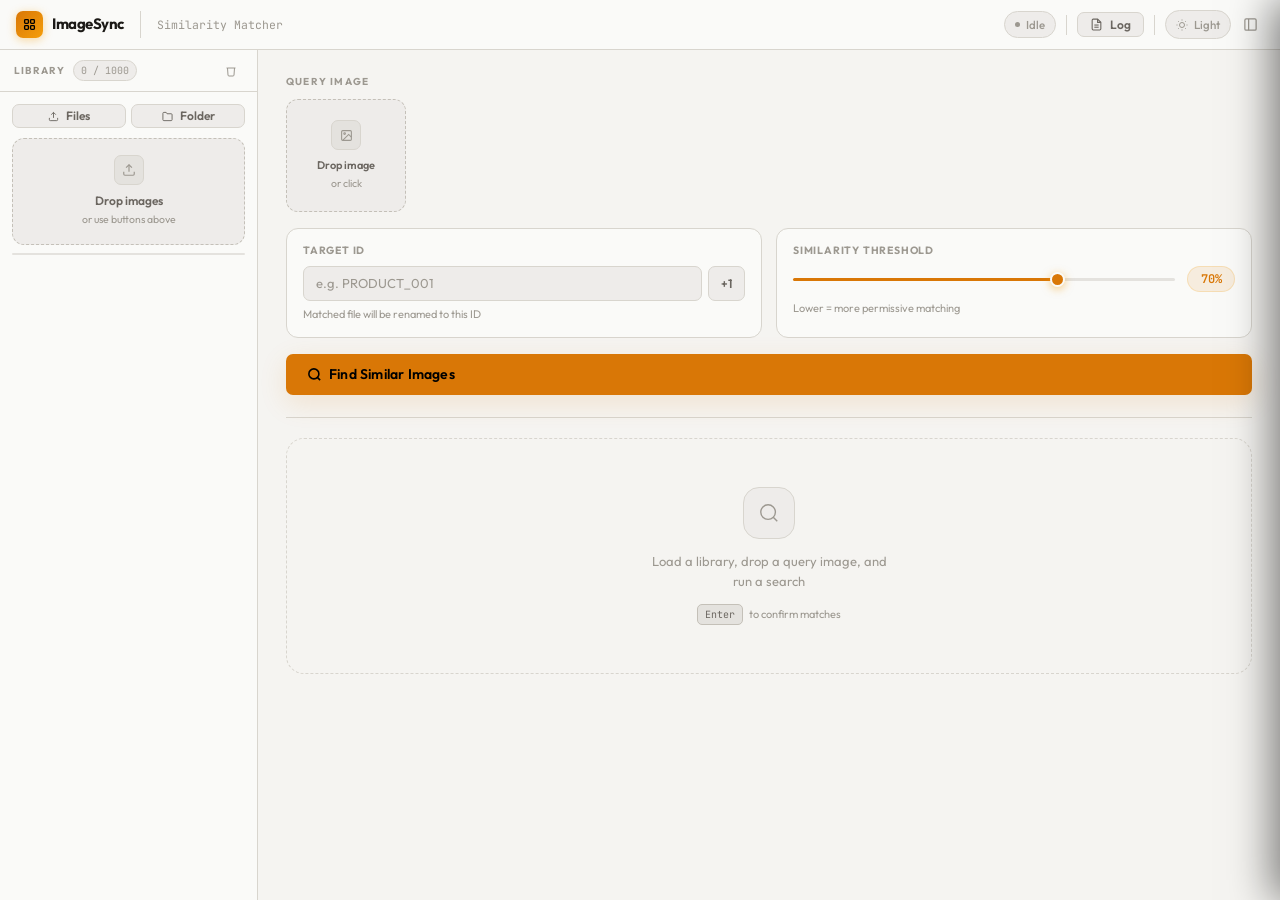
==== index.html @ e4a47591 "Update index.html" ====
<!DOCTYPE html>
<html lang="en" data-theme="dark">
<head>
<meta charset="UTF-8">
<meta name="viewport" content="width=device-width, initial-scale=1.0">
<title>ImageSync — Similarity Matcher</title>
<link rel="preconnect" href="https://fonts.googleapis.com">
<link href="https://fonts.googleapis.com/css2?family=Outfit:wght@300;400;500;600;700&family=JetBrains+Mono:wght@400;500&display=swap" rel="stylesheet">
<script>(function(){const s=localStorage.getItem('is-theme'),d=window.matchMedia('(prefers-color-scheme:dark)').matches;document.documentElement.setAttribute('data-theme',s||(d?'dark':'light'));})();</script>
<style>
*,*::before,*::after{margin:0;padding:0;box-sizing:border-box}

:root{
  --bg:#0F0E13;--surface:#161520;--surface-2:#1E1D2A;--surface-3:#262535;
  --border:#2A2938;--border-2:#38364C;
  --text:#EAE8F2;--text-2:#8E8AA3;--text-3:#514E64;
  --accent:#F59E0B;--accent-2:#FCD34D;--accent-dim:rgba(245,158,11,.11);
  --success:#34D399;--success-bg:rgba(52,211,153,.1);
  --warn:#FB923C;--warn-bg:rgba(251,146,60,.1);
  --danger:#F87171;--danger-bg:rgba(248,113,113,.1);
  --r-sm:4px;--r:7px;--r-lg:12px;--r-xl:18px;--r-2xl:24px;--r-pill:999px;
  --sh-sm:0 1px 4px rgba(0,0,0,.5);--sh:0 4px 16px rgba(0,0,0,.6);
  --sh-lg:0 16px 48px rgba(0,0,0,.8),0 4px 16px rgba(0,0,0,.4);
  --sh-amber:0 8px 28px rgba(245,158,11,.2);
  --topbar-h:50px;--sidebar-w:258px;
  --ease:cubic-bezier(.4,0,.2,1);--t:.18s
}
[data-theme="light"]{
  --bg:#F5F4F1;--surface:#FAFAF8;--surface-2:#EEECEA;--surface-3:#E4E2DE;
  --border:#D8D5CE;--border-2:#C4C0B8;
  --text:#1B1916;--text-2:#6B6660;--text-3:#9C9890;
  --accent:#D97706;--accent-2:#F59E0B;--accent-dim:rgba(217,119,6,.1);
  --success:#059669;--success-bg:rgba(5,150,105,.1);
  --warn:#C2410C;--warn-bg:rgba(194,65,12,.1);
  --danger:#DC2626;--danger-bg:rgba(220,38,38,.1);
  --sh-sm:0 1px 3px rgba(0,0,0,.08);--sh:0 4px 16px rgba(0,0,0,.1);
  --sh-lg:0 16px 48px rgba(0,0,0,.15),0 4px 16px rgba(0,0,0,.08);
  --sh-amber:0 8px 28px rgba(217,119,6,.14)
}

html{color-scheme:dark}
[data-theme="light"] html{color-scheme:light}

body{
  font-family:'Outfit',sans-serif;background:var(--bg);color:var(--text);
  font-size:13.5px;line-height:1.5;height:100vh;overflow:hidden;
  -webkit-font-smoothing:antialiased
}

/* ══════════ TOPBAR ══════════ */
.topbar{
  height:var(--topbar-h);display:flex;align-items:center;padding:0 16px;gap:6px;
  background:var(--surface);border-bottom:1px solid var(--border);
  position:relative;z-index:100;flex-shrink:0
}
.brand{
  display:flex;align-items:center;gap:9px;font-size:15px;font-weight:700;
  color:var(--text);letter-spacing:-.5px;padding-right:16px;
  border-right:1px solid var(--border);margin-right:4px;user-select:none;flex-shrink:0
}
.brand-icon{
  width:27px;height:27px;
  background:linear-gradient(135deg,var(--accent) 0%,var(--accent-2) 100%);
  border-radius:7px;display:flex;align-items:center;justify-content:center;
  box-shadow:0 2px 10px rgba(245,158,11,.38);flex-shrink:0
}
.brand-icon svg{color:#000}
.topbar-tag{
  font-size:11.5px;color:var(--text-3);
  font-family:'JetBrains Mono',monospace;letter-spacing:0;padding:0 6px
}
.v-sep{width:1px;height:20px;background:var(--border);flex-shrink:0;margin:0 4px}
.topbar-right{margin-left:auto;display:flex;align-items:center;gap:6px}

.status-pill{
  display:inline-flex;align-items:center;gap:6px;padding:4px 10px;
  border-radius:var(--r-pill);font-size:11.5px;font-weight:500;
  border:1px solid var(--border);background:var(--surface-2);color:var(--text-3);
  transition:var(--t) var(--ease)
}
.status-pill .dot{width:5px;height:5px;border-radius:50%;background:var(--text-3);flex-shrink:0}
.status-pill.busy{color:var(--accent);border-color:rgba(245,158,11,.25);background:var(--accent-dim)}
.status-pill.busy .dot{background:var(--accent);animation:pulse 1s infinite}
.status-pill.ok{color:var(--success);border-color:rgba(52,211,153,.25);background:var(--success-bg)}
.status-pill.ok .dot{background:var(--success);animation:pulse 2s infinite}
@keyframes pulse{0%,100%{opacity:1}50%{opacity:.25}}

/* ══════════ WORKSPACE ══════════ */
.workspace{display:flex;height:calc(100vh - var(--topbar-h));overflow:hidden}

/* ══════════ SIDEBAR ══════════ */
.sidebar{
  width:var(--sidebar-w);flex-shrink:0;display:flex;flex-direction:column;
  background:var(--surface);border-right:1px solid var(--border);
  transition:width .25s var(--ease);overflow:hidden
}
.sidebar.collapsed{width:52px}

.sidebar-head{
  height:42px;display:flex;align-items:center;justify-content:space-between;
  padding:0 14px;border-bottom:1px solid var(--border);flex-shrink:0
}
.sidebar-heading-txt{display:flex;align-items:center;gap:8px;overflow:hidden}
.sidebar-title{
  font-size:10px;font-weight:700;text-transform:uppercase;letter-spacing:1.2px;
  color:var(--text-3);white-space:nowrap;transition:opacity .2s;overflow:hidden
}
.sidebar.collapsed .sidebar-title{opacity:0;width:0}
.sidebar-badge{
  font-family:'JetBrains Mono',monospace;font-size:10px;
  padding:2px 7px;border-radius:var(--r-pill);
  background:var(--surface-2);border:1px solid var(--border);color:var(--text-3);
  white-space:nowrap;transition:opacity .2s;flex-shrink:0
}
.sidebar.collapsed .sidebar-badge{opacity:0;width:0;padding:0;border:none}

.sidebar-body{flex:1;overflow-y:auto;padding:12px}
.sidebar-body::-webkit-scrollbar{width:3px}
.sidebar-body::-webkit-scrollbar-thumb{background:var(--border);border-radius:3px}

.lib-actions{display:flex;gap:5px;margin-bottom:10px}
.sidebar.collapsed .lib-actions{flex-direction:column}
.sidebar.collapsed .lib-actions .btn-ghost span{display:none}

.drop-zone{
  border:1.5px dashed var(--border-2);border-radius:var(--r-lg);padding:16px 10px;
  text-align:center;cursor:pointer;transition:var(--t) var(--ease);
  background:var(--surface-2)
}
.drop-zone:hover,.drop-zone.dragover{border-color:var(--accent);background:var(--accent-dim)}
.drop-zone.dragover{box-shadow:0 0 0 3px rgba(245,158,11,.14)}
.dz-icon{
  width:30px;height:30px;margin:0 auto 7px;background:var(--surface-3);
  border:1px solid var(--border);border-radius:var(--r);
  display:flex;align-items:center;justify-content:center;color:var(--text-3);
  transition:var(--t) var(--ease)
}
.drop-zone:hover .dz-icon,.drop-zone.dragover .dz-icon{
  background:var(--accent-dim);border-color:rgba(245,158,11,.4);color:var(--accent)
}
.dz-label{font-size:12px;font-weight:600;color:var(--text-2)}
.dz-sub{font-size:10.5px;color:var(--text-3);margin-top:2px}

.progress-wrap{margin:8px 0}
.progress-bar{height:2px;background:var(--surface-3);border-radius:2px;overflow:hidden}
.progress-fill{
  height:100%;background:linear-gradient(90deg,var(--accent),var(--accent-2));
  width:0%;transition:width .2s ease;border-radius:2px
}
.progress-label{
  font-size:10px;color:var(--text-3);margin-top:4px;
  font-family:'JetBrains Mono',monospace;text-align:center
}

.thumb-grid{display:grid;grid-template-columns:repeat(3,1fr);gap:5px;margin-top:10px}
.sidebar.collapsed .thumb-grid,.sidebar.collapsed .drop-zone,.sidebar.collapsed .lib-drop-wrap{display:none}
.thumb{
  aspect-ratio:1;border-radius:var(--r);overflow:hidden;position:relative;
  cursor:pointer;border:1px solid var(--border);background:var(--surface-2);
  transition:var(--t) var(--ease)
}
.thumb:hover{border-color:var(--accent)}
.thumb img{width:100%;height:100%;object-fit:cover;display:block;transition:transform .3s ease}
.thumb:hover img{transform:scale(1.09)}
.thumb-del{
  position:absolute;top:4px;right:4px;width:16px;height:16px;
  background:rgba(0,0,0,.75);color:var(--danger);border-radius:4px;
  display:none;align-items:center;justify-content:center;font-size:8px;font-weight:900;
  cursor:pointer;z-index:3;backdrop-filter:blur(4px);transition:var(--t) var(--ease)
}
.thumb:hover .thumb-del{display:flex}
.thumb-del:hover{background:var(--danger);color:#fff}

/* ══════════ MAIN ══════════ */
.main{flex:1;display:flex;flex-direction:column;overflow:hidden;background:var(--bg)}
.main-body{flex:1;overflow-y:auto;padding:24px 28px}
.main-body::-webkit-scrollbar{width:5px}
.main-body::-webkit-scrollbar-thumb{background:var(--border);border-radius:3px}

.section-label{
  font-size:10px;font-weight:700;text-transform:uppercase;letter-spacing:1.2px;
  color:var(--text-3);margin-bottom:10px
}

/* ── Controls row ── */
.controls-row{display:grid;grid-template-columns:1fr 1fr;gap:14px;margin-bottom:16px}
.ctrl-card{background:var(--surface);border:1px solid var(--border);border-radius:var(--r-lg);padding:14px 16px}

/* Query preview strip */
.query-row{display:flex;gap:12px;align-items:flex-start;margin-bottom:16px}
.query-drop-wrap{flex:0 0 120px}
.query-img-wrap{flex:0 0 120px;position:relative}
#queryPreviewImg{
  width:120px;height:120px;object-fit:contain;border-radius:var(--r-lg);
  border:1px solid var(--border);background:var(--surface-2);
  display:block;cursor:zoom-in;transition:var(--t) var(--ease)
}
#queryPreviewImg:hover{border-color:var(--accent)}
.query-drop-replace{
  position:absolute;bottom:6px;left:50%;transform:translateX(-50%);
  font-size:9.5px;font-weight:600;color:var(--text-3);
  background:rgba(0,0,0,.7);padding:3px 8px;border-radius:var(--r-pill);
  white-space:nowrap;opacity:0;transition:opacity .15s;pointer-events:none;
  backdrop-filter:blur(4px)
}
.query-img-wrap:hover .query-drop-replace{opacity:1}
.query-meta{flex:1;padding-top:2px}
.query-filename{font-family:'JetBrains Mono',monospace;font-size:11px;color:var(--text-2);margin-bottom:6px;word-break:break-all}
.query-size{font-size:11px;color:var(--text-3);margin-bottom:8px}
.query-hash{font-family:'JetBrains Mono',monospace;font-size:9.5px;color:var(--text-3);margin-bottom:10px;word-break:break-all}

/* Queue */
.queue-section{margin-bottom:14px}
.queue-head{display:flex;align-items:center;justify-content:space-between;margin-bottom:6px}
.queue-count-lbl{font-size:11px;font-weight:600;color:var(--text-3);text-transform:uppercase;letter-spacing:.8px}
.queue-list{display:flex;flex-direction:column;gap:4px}
.queue-item{
  display:flex;align-items:center;gap:8px;background:var(--surface);
  border:1px solid var(--border);border-radius:var(--r);padding:6px 8px;
  animation:slideIn .16s ease
}
@keyframes slideIn{from{opacity:0;transform:translateX(-6px)}to{opacity:1;transform:none}}
.queue-item-img{width:28px;height:28px;border-radius:5px;object-fit:cover;border:1px solid var(--border);flex-shrink:0}
.queue-item-name{flex:1;color:var(--text-2);font-family:'JetBrains Mono',monospace;font-size:9.5px;overflow:hidden;text-overflow:ellipsis;white-space:nowrap}

/* Inputs */
.field-label{
  display:block;font-size:10.5px;font-weight:700;text-transform:uppercase;
  letter-spacing:.8px;color:var(--text-3);margin-bottom:7px
}
.id-row{display:flex;gap:6px}
.id-row input{flex:1}
input[type="text"]{
  width:100%;padding:8px 12px;background:var(--surface-2);
  border:1px solid var(--border);border-radius:var(--r);color:var(--text);
  font-size:13px;font-family:'JetBrains Mono',monospace;
  transition:var(--t) var(--ease);-webkit-appearance:none
}
input[type="text"]:focus{
  outline:none;border-color:var(--accent);
  box-shadow:0 0 0 3px rgba(245,158,11,.14);background:var(--surface-3)
}
input[type="text"]::placeholder{color:var(--text-3);font-family:'Outfit',sans-serif}
.field-hint{font-size:11px;color:var(--text-3);margin-top:5px}
.field-error{font-size:11px;color:var(--danger);margin-top:5px;font-weight:600}

.slider-row{display:flex;align-items:center;gap:12px}
input[type="range"]{
  flex:1;-webkit-appearance:none;height:3px;
  background:linear-gradient(to right,var(--accent) var(--pct,70%),var(--surface-3) var(--pct,70%));
  border-radius:2px;outline:none;border:none;cursor:pointer
}
input[type="range"]::-webkit-slider-thumb{
  -webkit-appearance:none;width:15px;height:15px;border-radius:50%;
  background:var(--accent);border:2.5px solid var(--surface);
  box-shadow:0 2px 8px rgba(245,158,11,.5);cursor:pointer;transition:transform .15s
}
input[type="range"]::-webkit-slider-thumb:hover{transform:scale(1.2)}
.slider-val{
  font-family:'JetBrains Mono',monospace;font-size:12px;font-weight:600;color:var(--accent);
  background:var(--accent-dim);padding:3px 10px;border-radius:var(--r-pill);
  border:1px solid rgba(245,158,11,.2);min-width:48px;text-align:center
}

/* Buttons */
.btn{
  display:inline-flex;align-items:center;gap:7px;padding:8px 16px;
  border-radius:var(--r);font-size:13px;font-weight:600;font-family:'Outfit',sans-serif;
  cursor:pointer;border:1px solid transparent;transition:var(--t) var(--ease);
  line-height:1;white-space:nowrap;user-select:none
}
.btn:disabled{opacity:.35;cursor:not-allowed}
.btn-primary{background:var(--accent);color:#000;box-shadow:var(--sh-amber)}
.btn-primary:not(:disabled):hover{background:var(--accent-2);transform:translateY(-1px);box-shadow:0 12px 36px rgba(245,158,11,.3)}
.btn-primary:not(:disabled):active{transform:translateY(0)}
.btn-ghost{background:var(--surface-2);color:var(--text-2);border-color:var(--border)}
.btn-ghost:not(:disabled):hover{background:var(--surface-3);color:var(--text);border-color:var(--border-2)}
.btn-success{background:var(--success);color:#000}
.btn-success:not(:disabled):hover{opacity:.88;transform:translateY(-1px)}
.btn-danger{background:var(--danger);color:#fff}
.btn-danger:not(:disabled):hover{opacity:.88;transform:translateY(-1px)}
.btn-sm{padding:5px 12px;font-size:12px}
.btn-xs{padding:3px 9px;font-size:11px}
.btn-icon{
  padding:6px;background:transparent;border:none;color:var(--text-3);cursor:pointer;
  border-radius:var(--r);transition:var(--t) var(--ease);display:flex;align-items:center
}
.btn-icon:hover{background:var(--surface-2);color:var(--text)}
.w-full{width:100%;justify-content:center}

/* Find action */
.find-action{margin-bottom:22px}
.find-btn{width:100%;padding:12px 20px;font-size:14px;letter-spacing:.2px}

.divider{border:none;border-top:1px solid var(--border);margin:20px 0}

/* ── Results ── */
.results-empty{
  display:flex;flex-direction:column;align-items:center;justify-content:center;
  min-height:200px;color:var(--text-3);text-align:center;gap:12px;
  border:1.5px dashed var(--border);border-radius:var(--r-xl);padding:48px 24px;
  animation:fadeUp .3s ease
}
@keyframes fadeUp{from{opacity:0;transform:translateY(10px)}to{opacity:1;transform:none}}
.results-empty-icon{
  width:52px;height:52px;background:var(--surface-2);border:1px solid var(--border);
  border-radius:16px;display:flex;align-items:center;justify-content:center;color:var(--text-3)
}
.results-empty p{font-size:13px;color:var(--text-3);max-width:240px;line-height:1.6}
.hint-row{display:flex;gap:6px;align-items:center}
.kbd{
  display:inline-flex;padding:2px 7px;background:var(--surface-3);
  border:1px solid var(--border-2);border-radius:5px;
  font-size:10px;font-family:'JetBrains Mono',monospace;color:var(--text-2)
}

/* ── Compare Panel ── */
.compare-panel{
  background:var(--surface);border:1px solid var(--border);border-radius:var(--r-xl);
  padding:16px;animation:fadeUp .25s ease
}
.compare-inner{display:grid;grid-template-columns:160px 1fr;gap:16px}
.cmp-img-wrap{display:flex;flex-direction:column;gap:6px}
.cmp-img{
  width:100%;aspect-ratio:1;object-fit:contain;border-radius:var(--r-lg);
  border:1px solid var(--border);background:var(--surface-2);
  cursor:zoom-in;display:block;transition:var(--t) var(--ease)
}
.cmp-img:hover{border-color:var(--accent)}
.cmp-label{font-size:9.5px;font-weight:700;text-transform:uppercase;letter-spacing:.9px;color:var(--text-3)}
.cmp-filename{font-family:'JetBrains Mono',monospace;font-size:10px;color:var(--text-3);overflow:hidden;text-overflow:ellipsis;white-space:nowrap}
.cmp-size{font-size:10px;color:var(--text-3)}

.match-results{display:flex;flex-direction:column;gap:10px}
.match-results-header{display:flex;align-items:center;justify-content:space-between}
.match-results-title{font-size:13px;font-weight:700;color:var(--text)}

.matches-grid{display:grid;grid-template-columns:repeat(auto-fill,minmax(122px,1fr));gap:7px}
.match-card{
  border:1.5px solid var(--border);border-radius:var(--r-lg);overflow:hidden;
  cursor:pointer;transition:var(--t) var(--ease);background:var(--surface-2);position:relative
}
.match-card:hover{border-color:var(--accent);transform:translateY(-2px);box-shadow:var(--sh-amber)}
.match-card.selected{border-color:var(--accent);box-shadow:0 0 0 3px var(--accent-dim)}
.match-card-img{width:100%;aspect-ratio:1;object-fit:cover;display:block}
.match-card-body{padding:6px 8px 8px}
.match-card-name{font-size:9px;color:var(--text-2);white-space:nowrap;overflow:hidden;text-overflow:ellipsis;font-family:'JetBrains Mono',monospace;margin-bottom:5px}
.match-card-check{
  position:absolute;top:6px;right:6px;width:17px;height:17px;
  border-radius:4px;border:2px solid rgba(255,255,255,.25);background:rgba(0,0,0,.45);
  backdrop-filter:blur(4px);transition:var(--t) var(--ease)
}
.match-card.selected .match-card-check{background:var(--accent);border-color:transparent}
.match-card.selected .match-card-check::after{
  content:'';position:absolute;top:1.5px;left:4px;width:5px;height:8px;
  border:2px solid #000;border-top:none;border-left:none;transform:rotate(45deg)
}

.rename-preview{
  display:flex;align-items:center;gap:8px;padding:8px 12px;
  background:var(--surface-2);border:1px solid var(--border);border-radius:var(--r);
  flex-wrap:wrap;margin-top:10px
}
.rename-from{font-family:'JetBrains Mono',monospace;font-size:10px;color:var(--text-3)}
.rename-arrow{color:var(--accent);font-weight:700;font-size:13px}
.rename-to{font-family:'JetBrains Mono',monospace;font-size:10px;color:var(--accent);font-weight:700}

/* Badges */
.badge{
  display:inline-flex;align-items:center;padding:2px 7px;border-radius:var(--r-pill);
  font-size:10px;font-weight:700;font-family:'JetBrains Mono',monospace
}
.badge-high{background:var(--success-bg);color:var(--success)}
.badge-medium{background:var(--warn-bg);color:var(--warn)}
.badge-low{background:var(--danger-bg);color:var(--danger)}
.badge-success{background:var(--success-bg);color:var(--success)}
.badge-error{background:var(--danger-bg);color:var(--danger)}

/* Score ring */
.score-ring-wrap{display:flex;align-items:center;gap:8px}

/* ══════════ LOG DRAWER ══════════ */
.log-backdrop{
  display:none;position:fixed;inset:0;background:rgba(0,0,0,.55);
  z-index:200;backdrop-filter:blur(5px)
}
.log-backdrop.active{display:block;animation:fadeIn .2s ease}
@keyframes fadeIn{from{opacity:0}to{opacity:1}}

.log-drawer{
  position:fixed;top:0;right:0;width:440px;height:100vh;
  background:var(--surface);border-left:1px solid var(--border);
  z-index:201;display:flex;flex-direction:column;
  transform:translateX(100%);
  transition:transform .28s var(--ease);
  box-shadow:-8px 0 40px rgba(0,0,0,.5)
}
.log-drawer.open{transform:translateX(0)}
.log-drawer-head{
  height:50px;display:flex;align-items:center;justify-content:space-between;
  padding:0 16px;border-bottom:1px solid var(--border);flex-shrink:0
}
.log-drawer-title{font-size:14px;font-weight:700;color:var(--text)}
.log-drawer-actions{display:flex;gap:4px}
.log-drawer-body{flex:1;overflow-y:auto}
.log-drawer-body::-webkit-scrollbar{width:3px}
.log-drawer-body::-webkit-scrollbar-thumb{background:var(--border);border-radius:3px}
.log-table{width:100%;border-collapse:collapse;font-size:11.5px}
.log-table thead{position:sticky;top:0;z-index:1}
.log-table thead tr{background:var(--surface-2)}
.log-table th{
  padding:8px 12px;text-align:left;font-size:9.5px;font-weight:700;
  text-transform:uppercase;letter-spacing:.8px;color:var(--text-3);
  border-bottom:1px solid var(--border)
}
.log-table td{padding:8px 12px;border-bottom:1px solid var(--border);color:var(--text-2);vertical-align:middle}
.log-table td.mono{font-family:'JetBrains Mono',monospace;font-size:10px;color:var(--text)}
.log-table tr:hover td{background:var(--surface-2)}
.log-empty{padding:52px 24px;text-align:center;color:var(--text-3);font-size:13px;line-height:1.6}
.log-empty-icon{width:44px;height:44px;margin:0 auto 12px;background:var(--surface-2);border:1px solid var(--border);border-radius:12px;display:flex;align-items:center;justify-content:center;color:var(--text-3)}

/* ══════════ MODALS ══════════ */
.overlay{
  display:none;position:fixed;inset:0;background:rgba(0,0,0,.75);
  z-index:500;align-items:center;justify-content:center;
  backdrop-filter:blur(10px);padding:20px
}
.overlay.active{display:flex;animation:fadeIn .2s ease}
.modal{
  background:var(--surface);border:1px solid var(--border);border-radius:var(--r-2xl);
  box-shadow:var(--sh-lg);animation:scaleIn .22s cubic-bezier(.34,1.56,.64,1);
  max-width:96vw;max-height:90vh;display:flex;flex-direction:column;overflow:hidden
}
@keyframes scaleIn{from{transform:scale(.95);opacity:0}to{transform:scale(1);opacity:1}}
.modal-head{
  padding:20px 22px 16px;border-bottom:1px solid var(--border);
  display:flex;align-items:center;justify-content:space-between;flex-shrink:0
}
.modal-title{font-size:16px;font-weight:700;color:var(--text)}
.modal-body{padding:20px 22px;overflow-y:auto;flex:1}
.modal-foot{
  padding:14px 22px;border-top:1px solid var(--border);
  display:flex;justify-content:flex-end;gap:8px;flex-shrink:0;
  background:var(--surface-2)
}

.cmp-grid{display:grid;grid-template-columns:1fr 1fr;gap:20px;margin-bottom:16px}
.cmp-full-img{
  width:100%;max-height:220px;object-fit:contain;border-radius:var(--r-lg);
  border:1px solid var(--border);background:var(--surface-2);display:block;margin-bottom:10px
}
.cmp-sec-label{font-size:10px;font-weight:700;text-transform:uppercase;letter-spacing:.8px;color:var(--text-3);margin-bottom:8px}
.cmp-meta{display:flex;flex-direction:column;gap:5px}
.cmp-meta-row{display:flex;gap:8px;font-size:11px}
.cmp-meta-row span:first-child{color:var(--text-3);width:52px;flex-shrink:0}
.cmp-meta-row span:last-child{color:var(--text);font-family:'JetBrains Mono',monospace;font-size:10px}

.folder-pick-box{
  border:1.5px dashed var(--border-2);border-radius:var(--r-lg);padding:22px;
  text-align:center;cursor:pointer;background:var(--surface-2);
  transition:var(--t) var(--ease);margin-bottom:14px
}
.folder-pick-box:hover{border-color:var(--accent);background:var(--accent-dim)}
.folder-pick-box.selected{border-style:solid;border-color:var(--success);background:var(--success-bg)}
.folder-pick-icon{
  width:42px;height:42px;margin:0 auto 10px;background:var(--surface-3);
  border:1px solid var(--border);border-radius:12px;
  display:flex;align-items:center;justify-content:center;color:var(--text-3);
  transition:var(--t) var(--ease)
}
.folder-pick-box:hover .folder-pick-icon{background:var(--accent-dim);border-color:rgba(245,158,11,.4);color:var(--accent)}
.folder-selected-icon{background:var(--success-bg)!important;border-color:var(--success)!important;color:var(--success)!important}
.folder-pick-name{font-size:13px;font-weight:600;color:var(--text);margin-bottom:3px;font-family:'JetBrains Mono',monospace}
.folder-pick-sub{font-size:12px;color:var(--text-3)}
.folder-pick-box.selected .folder-pick-sub{color:var(--success)}

.save-status-box{
  background:var(--surface-2);border:1px solid var(--border);
  border-radius:var(--r-lg);padding:12px
}
.save-status-row{
  display:flex;align-items:center;justify-content:space-between;
  padding:6px 0;border-bottom:1px solid var(--border);font-size:11px
}
.save-status-row:last-child{border-bottom:none}
.save-status-file{font-family:'JetBrains Mono',monospace;font-size:10px;color:var(--text)}
.save-status-state{display:flex;align-items:center;gap:5px}

.notice{
  display:flex;align-items:flex-start;gap:8px;padding:10px 12px;
  border-radius:var(--r);font-size:12px;margin-bottom:14px;line-height:1.5
}
.notice-info{background:var(--accent-dim);color:var(--accent);border:1px solid rgba(245,158,11,.2)}
.notice-warn{background:var(--warn-bg);color:var(--warn);border:1px solid rgba(251,146,60,.2)}

/* ══════════ LIGHTBOX ══════════ */
#lightbox{
  display:none;position:fixed;inset:0;background:rgba(0,0,0,.94);
  z-index:2000;align-items:center;justify-content:center;
  cursor:zoom-out;backdrop-filter:blur(14px)
}
#lightbox.active{display:flex;animation:fadeIn .18s ease}
#lightboxImg{
  max-width:88vw;max-height:86vh;border-radius:var(--r-xl);
  box-shadow:0 32px 80px rgba(0,0,0,.9);
  animation:scaleIn .2s cubic-bezier(.34,1.56,.64,1)
}
#lightboxName{
  position:fixed;bottom:24px;left:50%;transform:translateX(-50%);
  background:rgba(0,0,0,.7);color:#fff;font-size:11px;
  font-family:'JetBrains Mono',monospace;padding:6px 16px;
  border-radius:var(--r-pill);backdrop-filter:blur(10px);
  border:1px solid rgba(255,255,255,.1)
}

/* ══════════ TOASTS ══════════ */
#toastContainer{
  position:fixed;bottom:20px;left:50%;transform:translateX(-50%);
  display:flex;flex-direction:column;gap:7px;
  z-index:9999;pointer-events:none;align-items:center
}
.toast{
  display:flex;align-items:center;gap:9px;padding:10px 16px;
  border-radius:var(--r-lg);font-size:13px;font-weight:500;
  box-shadow:var(--sh-lg);pointer-events:all;
  animation:toastIn .22s cubic-bezier(.34,1.56,.64,1);
  border:1px solid transparent;max-width:380px;backdrop-filter:blur(20px)
}
@keyframes toastIn{from{opacity:0;transform:translateY(10px) scale(.96)}to{opacity:1;transform:none}}
.toast-out{animation:toastOut .2s ease forwards}
@keyframes toastOut{to{opacity:0;transform:translateY(6px) scale(.96)}}
.toast-success{background:rgba(52,211,153,.12);color:var(--success);border-color:rgba(52,211,153,.22)}
.toast-error{background:rgba(248,113,113,.12);color:var(--danger);border-color:rgba(248,113,113,.22)}
.toast-warn{background:rgba(251,146,60,.12);color:var(--warn);border-color:rgba(251,146,60,.22)}
.toast-info{background:rgba(245,158,11,.1);color:var(--accent);border-color:rgba(245,158,11,.2)}

/* Theme toggle */
.theme-btn{
  display:flex;align-items:center;gap:6px;padding:5px 10px;border-radius:var(--r-pill);
  background:var(--surface-2);border:1px solid var(--border);cursor:pointer;
  font-size:11.5px;color:var(--text-3);font-family:'Outfit',sans-serif;font-weight:500;
  transition:var(--t) var(--ease);user-select:none
}
.theme-btn:hover{border-color:var(--border-2);color:var(--text-2)}

.hidden{display:none!important}
.spinning{animation:spin .7s linear infinite}
@keyframes spin{to{transform:rotate(360deg)}}
.mt-2{margin-top:10px}
.no-match-panel{
  background:var(--surface);border:1px solid var(--border);border-radius:var(--r-xl);
  padding:20px;animation:fadeUp .25s ease
}

@media(max-width:880px){:root{--sidebar-w:200px}}
@media(max-width:640px){
  body{overflow:auto}
  .workspace{flex-direction:column;height:auto}
  .sidebar{width:100%!important;height:auto;border-right:none;border-bottom:1px solid var(--border)}
  .main-body{padding:16px}
  .controls-row{grid-template-columns:1fr}
  .compare-inner{grid-template-columns:1fr}
  .cmp-grid{grid-template-columns:1fr}
  .log-drawer{width:100vw}
}
</style>
</head>
<body>

<!-- ══════════════ TOPBAR ══════════════ -->
<header class="topbar">
  <div class="brand">
    <div class="brand-icon">
      <svg width="13" height="13" viewBox="0 0 24 24" fill="none" stroke="currentColor" stroke-width="2.5">
        <rect x="3" y="3" width="7" height="7" rx="1.5"/><rect x="14" y="3" width="7" height="7" rx="1.5"/>
        <rect x="14" y="14" width="7" height="7" rx="1.5"/><rect x="3" y="14" width="7" height="7" rx="1.5"/>
      </svg>
    </div>
    ImageSync
  </div>
  <span class="topbar-tag">Similarity Matcher</span>
  <div class="topbar-right">
    <div class="status-pill idle" id="statusPill">
      <div class="dot"></div>
      <span id="statusText">Idle</span>
    </div>
    <div class="v-sep"></div>
    <button class="btn btn-ghost btn-sm" onclick="openLog()">
      <svg width="13" height="13" viewBox="0 0 24 24" fill="none" stroke="currentColor" stroke-width="2">
        <path d="M14 2H6a2 2 0 00-2 2v16a2 2 0 002 2h12a2 2 0 002-2V8z"/>
        <polyline points="14 2 14 8 20 8"/>
        <line x1="16" y1="13" x2="8" y2="13"/><line x1="16" y1="17" x2="8" y2="17"/>
      </svg>
      Log
      <span id="logCountBadge" class="hidden" style="background:var(--accent);color:#000;border-radius:var(--r-pill);font-size:10px;padding:1px 6px;font-weight:700"></span>
    </button>
    <div class="v-sep"></div>
    <div class="theme-btn" onclick="toggleTheme()" id="themeBtn">
      <svg width="12" height="12" viewBox="0 0 24 24" fill="none" stroke="currentColor" stroke-width="2" id="themeIcon">
        <circle cx="12" cy="12" r="5"/><line x1="12" y1="1" x2="12" y2="3"/>
        <line x1="12" y1="21" x2="12" y2="23"/><line x1="4.22" y1="4.22" x2="5.64" y2="5.64"/>
        <line x1="18.36" y1="18.36" x2="19.78" y2="19.78"/><line x1="1" y1="12" x2="3" y2="12"/>
        <line x1="21" y1="12" x2="23" y2="12"/><line x1="4.22" y1="19.78" x2="5.64" y2="18.36"/>
        <line x1="18.36" y1="5.64" x2="19.78" y2="4.22"/>
      </svg>
      <span id="themeLabel">Dark</span>
    </div>
    <button class="btn-icon" onclick="toggleSidebar()" title="Toggle library panel">
      <svg width="15" height="15" viewBox="0 0 24 24" fill="none" stroke="currentColor" stroke-width="2">
        <rect x="3" y="3" width="18" height="18" rx="2"/><line x1="9" y1="3" x2="9" y2="21"/>
      </svg>
    </button>
  </div>
</header>

<!-- ══════════════ WORKSPACE ══════════════ -->
<div class="workspace">

  <!-- ── SIDEBAR ── -->
  <aside class="sidebar" id="sidebar">
    <div class="sidebar-head">
      <div class="sidebar-heading-txt">
        <span class="sidebar-title">Library</span>
        <span class="sidebar-badge" id="libraryBadge">0 / 1000</span>
      </div>
      <button class="btn-icon btn-xs" onclick="clearLibrary()" title="Clear all">
        <svg width="12" height="12" viewBox="0 0 24 24" fill="none" stroke="currentColor" stroke-width="2">
          <polyline points="3 6 5 6 21 6"/>
          <path d="M19 6l-1 14a2 2 0 01-2 2H8a2 2 0 01-2-2L5 6"/>
        </svg>
      </button>
    </div>
    <div class="sidebar-body">
      <div class="lib-actions">
        <button class="btn btn-ghost btn-sm" style="flex:1;justify-content:center" onclick="document.getElementById('libFileInput').click()">
          <svg width="11" height="11" viewBox="0 0 24 24" fill="none" stroke="currentColor" stroke-width="2">
            <path d="M21 15v4a2 2 0 01-2 2H5a2 2 0 01-2-2v-4"/>
            <polyline points="17 8 12 3 7 8"/><line x1="12" y1="3" x2="12" y2="15"/>
          </svg>
          <span>Files</span>
        </button>
        <button class="btn btn-ghost btn-sm" style="flex:1;justify-content:center" onclick="document.getElementById('libFolderInput').click()">
          <svg width="11" height="11" viewBox="0 0 24 24" fill="none" stroke="currentColor" stroke-width="2">
            <path d="M22 19a2 2 0 01-2 2H4a2 2 0 01-2-2V5a2 2 0 012-2h5l2 3h9a2 2 0 012 2z"/>
          </svg>
          <span>Folder</span>
        </button>
      </div>

      <div class="lib-drop-wrap">
        <div class="drop-zone" id="libDropZone">
          <div class="dz-icon">
            <svg width="14" height="14" viewBox="0 0 24 24" fill="none" stroke="currentColor" stroke-width="2">
              <path d="M21 15v4a2 2 0 01-2 2H5a2 2 0 01-2-2v-4"/>
              <polyline points="17 8 12 3 7 8"/><line x1="12" y1="3" x2="12" y2="15"/>
            </svg>
          </div>
          <div class="dz-label">Drop images</div>
          <div class="dz-sub">or use buttons above</div>
        </div>
        <input type="file" id="libFileInput" multiple accept="image/*" style="display:none">
        <input type="file" id="libFolderInput" multiple accept="image/*" webkitdirectory style="display:none">
      </div>

      <div class="progress-wrap">
        <div class="progress-bar"><div class="progress-fill" id="progressFill"></div></div>
        <div class="progress-label" id="progressLabel"></div>
      </div>

      <div class="thumb-grid" id="thumbGrid"></div>
    </div>
  </aside>

  <!-- ── MAIN ── -->
  <main class="main">
    <div class="main-body">

      <!-- Query image -->
      <div class="section-label">Query Image</div>
      <div class="query-row">
        <div class="query-drop-wrap" id="queryDropWrap">
          <div class="drop-zone" id="queryDropZone" style="padding:20px 10px">
            <div class="dz-icon">
              <svg width="13" height="13" viewBox="0 0 24 24" fill="none" stroke="currentColor" stroke-width="2">
                <rect x="3" y="3" width="18" height="18" rx="2"/>
                <circle cx="8.5" cy="8.5" r="1.5"/>
                <polyline points="21 15 16 10 5 21"/>
              </svg>
            </div>
            <div class="dz-label" style="font-size:11px">Drop image</div>
            <div class="dz-sub">or click</div>
          </div>
          <input type="file" id="queryFileInput" accept="image/*" multiple style="display:none">
        </div>
        <div class="query-img-wrap hidden" id="queryImgWrap">
          <img id="queryPreviewImg" alt="Query" onclick="openQueryLightbox()">
          <div class="query-drop-replace" onclick="document.getElementById('queryFileInput').click()">Change image</div>
        </div>
        <div class="query-meta" id="queryMeta" style="display:none">
          <div class="query-filename" id="queryFilenameDisplay">—</div>
          <div class="query-size" id="querySizeDisplay">—</div>
          <div style="font-size:10px;color:var(--text-3);margin-bottom:8px">
            <span style="font-family:'JetBrains Mono',monospace" id="queryHashDisplay">—</span>
          </div>
        </div>
      </div>

      <!-- Queue -->
      <div id="queueSection" class="queue-section hidden">
        <div class="queue-head">
          <span class="queue-count-lbl">Queue — <span id="queueCount">0</span></span>
          <button class="btn btn-ghost btn-xs" onclick="clearQueue()">Clear all</button>
        </div>
        <div class="queue-list" id="queueList"></div>
      </div>

      <!-- Controls -->
      <div class="controls-row">
        <div class="ctrl-card">
          <label class="field-label">Target ID</label>
          <div class="id-row">
            <input type="text" id="targetId" placeholder="e.g. PRODUCT_001" maxlength="120">
            <button class="btn btn-ghost btn-sm" onclick="autoIncrementId()" title="Auto-increment">+1</button>
          </div>
          <div class="field-error hidden" id="idError"></div>
          <div class="field-hint">Matched file will be renamed to this ID</div>
        </div>
        <div class="ctrl-card">
          <label class="field-label">Similarity Threshold</label>
          <div class="slider-row">
            <input type="range" id="threshSlider" min="0" max="100" value="70">
            <span class="slider-val" id="threshVal">70%</span>
          </div>
          <div class="field-hint" style="margin-top:8px">Lower = more permissive matching</div>
        </div>
      </div>

      <!-- Find button -->
      <div class="find-action">
        <button class="btn btn-primary find-btn" id="findBtn" onclick="findSimilarImages()">
          <svg width="15" height="15" viewBox="0 0 24 24" fill="none" stroke="currentColor" stroke-width="2.5">
            <circle cx="11" cy="11" r="8"/><line x1="21" y1="21" x2="16.65" y2="16.65"/>
          </svg>
          Find Similar Images
        </button>
      </div>

      <div class="divider"></div>

      <!-- Results area -->
      <div id="resultsEmpty">
        <div class="results-empty">
          <div class="results-empty-icon">
            <svg width="22" height="22" viewBox="0 0 24 24" fill="none" stroke="currentColor" stroke-width="1.5">
              <circle cx="11" cy="11" r="8"/><line x1="21" y1="21" x2="16.65" y2="16.65"/>
            </svg>
          </div>
          <p>Load a library, drop a query image, and run a search</p>
          <div class="hint-row">
            <span class="kbd">Enter</span>
            <span style="font-size:11px;color:var(--text-3)">to confirm matches</span>
          </div>
        </div>
      </div>
      <div id="resultsContainer" class="hidden"></div>

    </div>
  </main>
</div>

<!-- ══════════════ LOG DRAWER ══════════════ -->
<div class="log-backdrop" id="logBackdrop" onclick="closeLog()"></div>
<div class="log-drawer" id="logDrawer">
  <div class="log-drawer-head">
    <span class="log-drawer-title">Session Log</span>
    <div class="log-drawer-actions">
      <button class="btn btn-ghost btn-xs" onclick="exportCSV()">
        <svg width="11" height="11" viewBox="0 0 24 24" fill="none" stroke="currentColor" stroke-width="2">
          <path d="M21 15v4a2 2 0 01-2 2H5a2 2 0 01-2-2v-4"/>
          <polyline points="7 10 12 15 17 10"/><line x1="12" y1="15" x2="12" y2="3"/>
        </svg>
        Export CSV
      </button>
      <button class="btn-icon" onclick="clearLog()" title="Clear log">
        <svg width="12" height="12" viewBox="0 0 24 24" fill="none" stroke="currentColor" stroke-width="2">
          <polyline points="3 6 5 6 21 6"/>
          <path d="M19 6l-1 14a2 2 0 01-2 2H8a2 2 0 01-2-2L5 6"/>
        </svg>
      </button>
      <button class="btn-icon" onclick="closeLog()">
        <svg width="14" height="14" viewBox="0 0 24 24" fill="none" stroke="currentColor" stroke-width="2">
          <line x1="18" y1="6" x2="6" y2="18"/><line x1="6" y1="6" x2="18" y2="18"/>
        </svg>
      </button>
    </div>
  </div>
  <div class="log-drawer-body">
    <div id="logEmpty" class="log-empty">
      <div class="log-empty-icon">
        <svg width="20" height="20" viewBox="0 0 24 24" fill="none" stroke="currentColor" stroke-width="1.5">
          <path d="M14 2H6a2 2 0 00-2 2v16a2 2 0 002 2h12a2 2 0 002-2V8z"/>
          <polyline points="14 2 14 8 20 8"/>
        </svg>
      </div>
      No renames logged yet.<br>Complete a save operation to see entries here.
    </div>
    <table class="log-table hidden" id="logTable">
      <thead>
        <tr>
          <th>Time</th>
          <th>Query</th>
          <th>Matched</th>
          <th>Saved As</th>
          <th>Status</th>
        </tr>
      </thead>
      <tbody id="logBody"></tbody>
    </table>
  </div>
</div>

<!-- ══════════════ MODAL — SINGLE MATCH ══════════════ -->
<div class="overlay" id="modalSingle">
  <div class="modal" style="width:680px">
    <div class="modal-head">
      <span class="modal-title">Confirm Match</span>
      <button class="btn-icon" onclick="closeSingle()">
        <svg width="16" height="16" viewBox="0 0 24 24" fill="none" stroke="currentColor" stroke-width="2">
          <line x1="18" y1="6" x2="6" y2="18"/><line x1="6" y1="6" x2="18" y2="18"/>
        </svg>
      </button>
    </div>
    <div class="modal-body">
      <div class="cmp-grid">
        <div>
          <div class="cmp-sec-label">Query Image</div>
          <img id="cmpQueryImg" class="cmp-full-img" alt="">
          <div class="cmp-meta" id="cmpQueryMeta"></div>
        </div>
        <div>
          <div class="cmp-sec-label">Best Match</div>
          <img id="cmpMatchImg" class="cmp-full-img" alt="">
          <div class="cmp-meta" id="cmpMatchMeta"></div>
        </div>
      </div>
      <div class="rename-preview" id="singleRenamePreview"></div>
    </div>
    <div class="modal-foot">
      <button class="btn btn-ghost" onclick="closeSingle()">Skip</button>
      <button class="btn btn-success" onclick="confirmSingle()">
        <svg width="13" height="13" viewBox="0 0 24 24" fill="none" stroke="currentColor" stroke-width="2.5">
          <polyline points="20 6 9 17 4 12"/>
        </svg>
        Confirm &amp; Rename
      </button>
    </div>
  </div>
</div>

<!-- ══════════════ MODAL — MULTI MATCH ══════════════ -->
<div class="overlay" id="modalMulti">
  <div class="modal" style="width:800px">
    <div class="modal-head">
      <span class="modal-title" id="multiTitle">Multiple Matches Found</span>
      <button class="btn-icon" onclick="closeMulti()">
        <svg width="16" height="16" viewBox="0 0 24 24" fill="none" stroke="currentColor" stroke-width="2">
          <line x1="18" y1="6" x2="6" y2="18"/><line x1="6" y1="6" x2="18" y2="18"/>
        </svg>
      </button>
    </div>
    <div class="modal-body">
      <div class="notice notice-info" style="margin-bottom:14px">
        <svg width="13" height="13" viewBox="0 0 24 24" fill="none" stroke="currentColor" stroke-width="2" style="flex-shrink:0;margin-top:1px">
          <circle cx="12" cy="12" r="10"/><line x1="12" y1="8" x2="12" y2="12"/>
          <line x1="12" y1="16" x2="12.01" y2="16"/>
        </svg>
        Select one or more images to rename and save to your output folder.
      </div>
      <div id="matchGrid" style="display:grid;grid-template-columns:repeat(auto-fill,minmax(156px,1fr));gap:9px"></div>
    </div>
    <div class="modal-foot">
      <button class="btn btn-ghost" onclick="closeMulti()">Cancel</button>
      <button class="btn btn-success" onclick="confirmMulti()">
        <svg width="13" height="13" viewBox="0 0 24 24" fill="none" stroke="currentColor" stroke-width="2.5">
          <polyline points="20 6 9 17 4 12"/>
        </svg>
        Confirm Selection
      </button>
    </div>
  </div>
</div>

<!-- ══════════════ MODAL — FOLDER ══════════════ -->
<div class="overlay" id="modalFolder">
  <div class="modal" style="width:440px">
    <div class="modal-head">
      <span class="modal-title">Save Renamed Files</span>
      <button class="btn-icon" onclick="closeFolder()">
        <svg width="16" height="16" viewBox="0 0 24 24" fill="none" stroke="currentColor" stroke-width="2">
          <line x1="18" y1="6" x2="6" y2="18"/><line x1="6" y1="6" x2="18" y2="18"/>
        </svg>
      </button>
    </div>
    <div class="modal-body">
      <div id="fsBrowserWarning" class="notice notice-warn hidden">
        <svg width="13" height="13" viewBox="0 0 24 24" fill="none" stroke="currentColor" stroke-width="2" style="flex-shrink:0;margin-top:1px">
          <path d="M10.29 3.86L1.82 18a2 2 0 001.71 3h16.94a2 2 0 001.71-3L13.71 3.86a2 2 0 00-3.42 0z"/>
          <line x1="12" y1="9" x2="12" y2="13"/><line x1="12" y1="17" x2="12.01" y2="17"/>
        </svg>
        File System Access API not supported — files will download individually.
      </div>
      <label class="field-label" style="margin-bottom:10px">Output Folder</label>
      <div class="folder-pick-box" id="folderPickBox" onclick="pickFolder()">
        <div class="folder-pick-icon" id="folderPickIcon">
          <svg width="20" height="20" viewBox="0 0 24 24" fill="none" stroke="currentColor" stroke-width="1.5">
            <path d="M22 19a2 2 0 01-2 2H4a2 2 0 01-2-2V5a2 2 0 012-2h5l2 3h9a2 2 0 012 2z"/>
            <line x1="12" y1="11" x2="12" y2="17"/><line x1="9" y1="14" x2="15" y2="14"/>
          </svg>
        </div>
        <div class="folder-pick-name" id="folderPickName">Select Output Folder</div>
        <div class="folder-pick-sub" id="folderPickSub">Click to choose where renamed files will be saved</div>
      </div>
      <div id="saveStatusBox" class="save-status-box hidden">
        <div class="field-label" style="margin-bottom:9px">Files to Save</div>
        <div id="saveStatusList"></div>
      </div>
    </div>
    <div class="modal-foot">
      <button class="btn btn-ghost" onclick="closeFolder()">Cancel</button>
      <button class="btn btn-success" id="saveFolderBtn" onclick="saveFilesToFolder()" disabled>
        <svg width="13" height="13" viewBox="0 0 24 24" fill="none" stroke="currentColor" stroke-width="2">
          <path d="M19 21H5a2 2 0 01-2-2V5a2 2 0 012-2h11l5 5v11a2 2 0 01-2 2z"/>
          <polyline points="17 21 17 13 7 13 7 21"/><polyline points="7 3 7 8 15 8"/>
        </svg>
        Save to Folder
      </button>
    </div>
  </div>
</div>

<!-- ══════════════ LIGHTBOX ══════════════ -->
<div id="lightbox" onclick="closeLightbox()">
  <img id="lightboxImg" alt="Preview">
  <div id="lightboxName"></div>
</div>

<!-- ══════════════ TOASTS ══════════════ -->
<div id="toastContainer"></div>

<script>
/* ════════════════════════════════════════════
   ImageSync — Premium Edition
   All logic preserved, UI fully redesigned.
════════════════════════════════════════════ */

/* ── STATE ── */
const S = {
  library: new Map(),
  queryFile: null, queryBlob: null, queryHash: null,
  targetId: '',
  threshold: 70,
  currentMatches: [], selectedMatches: [],
  sessionLog: [],
  folderHandle: null,
  db: null,
  queue: [], queueRunning: false,
  sidebarCollapsed: false,
};

/* ── INIT ── */
async function init() {
  await initDB();
  setupTheme();
  setupEvents();
  updateThreshold();
  checkFSAPI();
  await restoreLibraryFromDB();
}

/* ── THEME ── */
function setupTheme() {
  const saved = localStorage.getItem('is-theme');
  const prefersDark = window.matchMedia('(prefers-color-scheme: dark)').matches;
  applyTheme(saved || (prefersDark ? 'dark' : 'light'));
}
function applyTheme(t) {
  document.documentElement.setAttribute('data-theme', t);
  localStorage.setItem('is-theme', t);
  const lbl = document.getElementById('themeLabel');
  if (lbl) lbl.textContent = t === 'dark' ? 'Dark' : 'Light';
  const icon = document.getElementById('themeIcon');
  if (icon) {
    if (t === 'dark') {
      icon.innerHTML = '<path d="M21 12.79A9 9 0 1111.21 3 7 7 0 0021 12.79z"/>';
    } else {
      icon.innerHTML = '<circle cx="12" cy="12" r="5"/><line x1="12" y1="1" x2="12" y2="3"/><line x1="12" y1="21" x2="12" y2="23"/><line x1="4.22" y1="4.22" x2="5.64" y2="5.64"/><line x1="18.36" y1="18.36" x2="19.78" y2="19.78"/><line x1="1" y1="12" x2="3" y2="12"/><line x1="21" y1="12" x2="23" y2="12"/><line x1="4.22" y1="19.78" x2="5.64" y2="18.36"/><line x1="18.36" y1="5.64" x2="19.78" y2="4.22"/>';
    }
  }
}
function toggleTheme() {
  applyTheme(document.documentElement.getAttribute('data-theme') === 'dark' ? 'light' : 'dark');
}

/* ── SIDEBAR ── */
function toggleSidebar() {
  const sb = document.getElementById('sidebar');
  S.sidebarCollapsed = !S.sidebarCollapsed;
  sb.classList.toggle('collapsed', S.sidebarCollapsed);
}

/* ── FS CHECK ── */
function checkFSAPI() {
  if (!window.showDirectoryPicker) {
    document.getElementById('fsBrowserWarning').classList.remove('hidden');
  }
}

/* ── INDEXEDDB ── */
async function initDB() {
  return new Promise((res, rej) => {
    const req = indexedDB.open('ImageSyncDB_v2', 1);
    req.onerror = () => rej(req.error);
    req.onsuccess = () => { S.db = req.result; res(); };
    req.onupgradeneeded = e => {
      const db = e.target.result;
      if (!db.objectStoreNames.contains('images'))
        db.createObjectStore('images', { keyPath: 'filename' });
    };
  });
}
function dbSave(filename, data) {
  return new Promise((res, rej) => {
    const tx = S.db.transaction(['images'], 'readwrite');
    const st = tx.objectStore('images');
    const rq = st.put({ filename, ...data });
    rq.onerror = () => rej(rq.error); rq.onsuccess = () => res();
  });
}
function dbDelete(filename) {
  return new Promise((res, rej) => {
    const tx = S.db.transaction(['images'], 'readwrite');
    const rq = tx.objectStore('images').delete(filename);
    rq.onerror = () => rej(rq.error); rq.onsuccess = () => res();
  });
}
function dbClear() {
  return new Promise((res, rej) => {
    const tx = S.db.transaction(['images'], 'readwrite');
    const rq = tx.objectStore('images').clear();
    rq.onerror = () => rej(rq.error); rq.onsuccess = () => res();
  });
}
function dbGetAll() {
  return new Promise((res, rej) => {
    const tx = S.db.transaction(['images'], 'readonly');
    const rq = tx.objectStore('images').getAll();
    rq.onerror = () => rej(rq.error); rq.onsuccess = () => res(rq.result);
  });
}

/* ── RESTORE ── */
async function restoreLibraryFromDB() {
  let records;
  try { records = await dbGetAll(); } catch(e) { return; }
  if (!records.length) return;
  setStatus('loading');
  const fill = document.getElementById('progressFill');
  const label = document.getElementById('progressLabel');
  for (let i = 0; i < records.length; i++) {
    const r = records[i];
    if (!r.hash || !r.blob) continue;
    const blob = r.blob instanceof Blob ? r.blob : new Blob([r.blob], { type: r.mimeType || 'image/jpeg' });
    S.library.set(r.filename, { blob, hash: r.hash });
    addThumb(r.filename, blob);
    if (fill) fill.style.width = (((i + 1) / records.length) * 100) + '%';
    if (label) label.textContent = `Restoring ${i + 1} / ${records.length}`;
  }
  if (fill) fill.style.width = '0%';
  if (label) label.textContent = '';
  updateLibBadge();
  setStatus('idle');
  if (records.length > 0) toast(`Restored ${records.length} images from last session`, 'success');
}

/* ── EVENTS ── */
function setupEvents() {
  const lz = document.getElementById('libDropZone');
  lz.addEventListener('click', () => document.getElementById('libFileInput').click());
  lz.addEventListener('dragover', e => { e.preventDefault(); lz.classList.add('dragover'); });
  lz.addEventListener('dragleave', () => lz.classList.remove('dragover'));
  lz.addEventListener('drop', e => { e.preventDefault(); lz.classList.remove('dragover'); handleLibUpload(e.dataTransfer.files); });
  document.getElementById('libFileInput').addEventListener('change', e => handleLibUpload(e.target.files));
  document.getElementById('libFolderInput').addEventListener('change', e => handleLibUpload(e.target.files));

  const qz = document.getElementById('queryDropZone');
  qz.addEventListener('click', () => document.getElementById('queryFileInput').click());
  qz.addEventListener('dragover', e => { e.preventDefault(); qz.classList.add('dragover'); });
  qz.addEventListener('dragleave', () => qz.classList.remove('dragover'));
  qz.addEventListener('drop', e => { e.preventDefault(); qz.classList.remove('dragover'); handleQueryAdd(e.dataTransfer.files); });
  document.getElementById('queryFileInput').addEventListener('change', e => handleQueryAdd(e.target.files));

  document.getElementById('threshSlider').addEventListener('input', e => {
    S.threshold = +e.target.value;
    updateThreshold();
  });
  document.getElementById('targetId').addEventListener('input', e => { S.targetId = e.target.value.trim(); });

  document.addEventListener('keydown', e => {
    if (e.key === 'Escape') { closeSingle(); closeMulti(); closeFolder(); closeLightbox(); closeLog(); }
    if (e.key === 'Enter') {
      if (document.getElementById('modalSingle').classList.contains('active')) confirmSingle();
      else if (document.getElementById('modalMulti').classList.contains('active')) confirmMulti();
    }
  });
  document.getElementById('lightbox').addEventListener('click', closeLightbox);
}

function updateThreshold() {
  document.getElementById('threshVal').textContent = S.threshold + '%';
  const sl = document.getElementById('threshSlider');
  sl.style.setProperty('--pct', sl.value + '%');
}

/* ── LIBRARY UPLOAD ── */
async function handleLibUpload(files) {
  const valid = Array.from(files).filter(isImage);
  if (!valid.length) { toast('No valid image files. Supported: JPG, PNG, GIF, WebP, BMP', 'error'); return; }
  const maxAdd = 1000 - S.library.size;
  if (maxAdd <= 0) { toast('Library is full (1000 images max)', 'warn'); return; }
  const toAdd = valid.slice(0, maxAdd);
  if (valid.length > maxAdd) toast(`Library limit: only adding ${maxAdd} of ${valid.length} images`, 'warn');

  setStatus('loading');
  document.getElementById('findBtn').disabled = true;
  const fill = document.getElementById('progressFill');
  const label = document.getElementById('progressLabel');

  for (let i = 0; i < toAdd.length; i++) {
    const f = toAdd[i];
    const blob = new Blob([await f.arrayBuffer()], { type: f.type });
    const hash = await computeHash(blob);
    let name = f.name, c = 1;
    while (S.library.has(name)) {
      const ext = f.name.split('.').pop();
      const base = f.name.substring(0, f.name.lastIndexOf('.'));
      name = `${base}_dup${c++}.${ext}`;
    }
    S.library.set(name, { blob, hash });
    await dbSave(name, { blob, hash, mimeType: f.type });
    fill.style.width = (((i + 1) / toAdd.length) * 100) + '%';
    label.textContent = `Loading ${i + 1} / ${toAdd.length}`;
    addThumb(name, blob);
    updateLibBadge();
  }
  fill.style.width = '0%'; label.textContent = '';
  document.getElementById('findBtn').disabled = false;
  setStatus('idle');
  toast(`Added ${toAdd.length} image${toAdd.length !== 1 ? 's' : ''} to library`, 'success');
}

function updateLibBadge() {
  document.getElementById('libraryBadge').textContent = S.library.size + ' / 1000';
}

async function clearLibrary() {
  confirmDialog('Clear all library images? This cannot be undone.', async () => {
    await dbClear();
    S.library.clear();
    document.getElementById('thumbGrid').innerHTML = '';
    updateLibBadge();
    toast('Library cleared', 'info');
  });
}

function addThumb(name, blob) {
  const r = new FileReader();
  r.onload = e => {
    const src = e.target.result;
    if (S.library.has(name)) S.library.get(name).src = src;
    const d = document.createElement('div');
    d.className = 'thumb'; d.dataset.name = name;
    d.innerHTML = `<img src="${src}" alt="${name}" title="${name}">
      <div class="thumb-del" title="Remove" onclick="removeThumb(event,'${CSS.escape(name)}')">✕</div>`;
    d.querySelector('img').addEventListener('click', () => openLightboxFor(name, src));
    document.getElementById('thumbGrid').appendChild(d);
  };
  r.readAsDataURL(blob);
}

async function removeThumb(e, name) {
  e.stopPropagation();
  S.library.delete(name);
  await dbDelete(name);
  const el = document.querySelector(`.thumb[data-name="${CSS.escape(name)}"]`);
  if (el) el.remove();
  updateLibBadge();
  toast(`Removed "${name}"`, 'info');
}

/* ── QUERY QUEUE ── */
async function handleQueryAdd(files) {
  const valid = Array.from(files).filter(isImage);
  if (!valid.length) { toast('Invalid image file.', 'error'); return; }
  for (const f of valid) {
    const blob = new Blob([await f.arrayBuffer()], { type: f.type });
    const hash = await computeHash(blob);
    S.queue.push({ file: f, blob, hash });
  }
  renderQueue();
  if (S.queue.length >= 1 && !S.queueRunning) {
    const q = S.queue[0];
    S.queryFile = q.file; S.queryBlob = q.blob; S.queryHash = q.hash;
    showQueryPreview(q);
  }
}

function showQueryPreview(q) {
  const reader = new FileReader();
  reader.onload = ev => {
    const img = document.getElementById('queryPreviewImg');
    img.src = ev.target.result;
    document.getElementById('queryDropWrap').classList.add('hidden');
    document.getElementById('queryImgWrap').classList.remove('hidden');
    document.getElementById('queryMeta').style.display = '';
    document.getElementById('queryFilenameDisplay').textContent = q.file.name;
    document.getElementById('querySizeDisplay').textContent = fmtSize(q.file.size);
    document.getElementById('queryHashDisplay').textContent = q.hash ? q.hash.substring(0, 32) + '…' : '—';
  };
  reader.readAsDataURL(q.blob);
}

function renderQueue() {
  const wrap = document.getElementById('queueSection');
  const list = document.getElementById('queueList');
  const cnt = document.getElementById('queueCount');
  if (S.queue.length === 0) { wrap.classList.add('hidden'); return; }
  wrap.classList.remove('hidden');
  cnt.textContent = S.queue.length;
  list.innerHTML = '';
  S.queue.forEach((q, i) => {
    const li = document.createElement('div');
    li.className = 'queue-item';
    const src = URL.createObjectURL(q.blob);
    li.innerHTML = `<img class="queue-item-img" src="${src}">
      <span class="queue-item-name">${q.file.name}</span>
      <span id="qs-${i}"><span class="badge badge-medium" style="font-size:9px">Pending</span></span>
      <button class="btn-icon" style="padding:3px" onclick="removeFromQueue(${i})" title="Remove">
        <svg width="10" height="10" viewBox="0 0 24 24" fill="none" stroke="currentColor" stroke-width="2.5">
          <line x1="18" y1="6" x2="6" y2="18"/><line x1="6" y1="6" x2="18" y2="18"/>
        </svg>
      </button>`;
    list.appendChild(li);
  });
}

function removeFromQueue(i) {
  S.queue.splice(i, 1);
  if (S.queue.length === 0) {
    document.getElementById('queryDropWrap').classList.remove('hidden');
    document.getElementById('queryImgWrap').classList.add('hidden');
    document.getElementById('queryMeta').style.display = 'none';
    S.queryFile = null; S.queryBlob = null; S.queryHash = null;
  } else {
    const q = S.queue[0];
    S.queryFile = q.file; S.queryBlob = q.blob; S.queryHash = q.hash;
    showQueryPreview(q);
  }
  renderQueue();
}

function clearQueue() {
  S.queue = [];
  document.getElementById('queryDropWrap').classList.remove('hidden');
  document.getElementById('queryImgWrap').classList.add('hidden');
  document.getElementById('queryMeta').style.display = 'none';
  S.queryFile = null; S.queryBlob = null; S.queryHash = null;
  renderQueue();
}

/* ── PHASH ── */
function computeHash(blob) {
  return new Promise(res => {
    const r = new FileReader();
    r.onload = e => {
      const img = new Image();
      img.onload = () => res(pHashDCT(img));
      img.src = e.target.result;
    };
    r.readAsDataURL(blob);
  });
}

function pHashDCT(img) {
  const SIZE = 32, DCTSIZE = 8;
  const c = document.createElement('canvas');
  c.width = c.height = SIZE;
  const ctx = c.getContext('2d');
  ctx.drawImage(img, 0, 0, SIZE, SIZE);
  const data = ctx.getImageData(0, 0, SIZE, SIZE).data;
  const gray = [];
  for (let i = 0; i < data.length; i += 4)
    gray.push(0.299 * data[i] + 0.587 * data[i + 1] + 0.114 * data[i + 2]);
  const dct = [];
  for (let u = 0; u < DCTSIZE; u++) {
    for (let v = 0; v < DCTSIZE; v++) {
      let sum = 0;
      for (let x = 0; x < SIZE; x++)
        for (let y = 0; y < SIZE; y++)
          sum += gray[x * SIZE + y]
            * Math.cos(((2 * x + 1) * u * Math.PI) / (2 * SIZE))
            * Math.cos(((2 * y + 1) * v * Math.PI) / (2 * SIZE));
      dct.push(sum);
    }
  }
  const vals = dct.slice(1);
  const avg = vals.reduce((a, b) => a + b, 0) / vals.length;
  return vals.map(v => (v > avg ? 1 : 0)).join('');
}

function similarity(h1, h2) {
  if (h1.length !== h2.length) {
    const minLen = Math.min(h1.length, h2.length);
    h1 = h1.slice(0, minLen); h2 = h2.slice(0, minLen);
  }
  let dist = 0;
  for (let i = 0; i < h1.length; i++) if (h1[i] !== h2[i]) dist++;
  return Math.round(((h1.length - dist) / h1.length) * 100);
}

/* ── FIND ── */
async function findSimilarImages() {
  const idEl = document.getElementById('targetId');
  const idErr = document.getElementById('idError');
  idErr.classList.add('hidden');
  if (!S.queryHash) {
    idErr.textContent = 'Upload a query image first.';
    idErr.classList.remove('hidden'); return;
  }
  const tid = idEl.value.trim();
  if (!tid) {
    idErr.textContent = 'Target ID is required.';
    idErr.classList.remove('hidden'); return;
  }
  if (!S.library.size) { toast('Load images into the library first.', 'warn'); return; }
  S.targetId = tid;
  setStatus('busy');
  await new Promise(r => setTimeout(r, 10));
  const matches = [];
  for (const [fn, data] of S.library.entries()) {
    const sim = similarity(S.queryHash, data.hash);
    if (sim >= S.threshold) matches.push({ filename: fn, similarity: sim, data });
  }
  matches.sort((a, b) => b.similarity - a.similarity);
  S.currentMatches = matches;
  setStatus('idle');
  if (!matches.length) showNoMatch();
  else if (matches.length === 1) showSingleResult(matches[0]);
  else showMultiResult(matches);
}

/* ── NO MATCH ── */
function showNoMatch() {
  const c = document.getElementById('resultsContainer');
  const qSrc = document.getElementById('queryPreviewImg').src;
  c.innerHTML = `
    <div class="no-match-panel">
      <div style="display:flex;gap:16px;align-items:flex-start">
        <img src="${qSrc}" style="width:80px;height:80px;object-fit:contain;border-radius:10px;border:1px solid var(--border);background:var(--surface-2);flex-shrink:0">
        <div>
          <div style="font-size:14px;font-weight:700;color:var(--text);margin-bottom:6px">No matches found</div>
          <div style="font-size:12.5px;color:var(--text-2);line-height:1.6">
            No library images matched above <strong style="color:var(--accent)">${S.threshold}%</strong> similarity.
          </div>
          <div style="margin-top:12px;display:flex;gap:8px">
            <button class="btn btn-ghost btn-sm" onclick="document.getElementById('threshSlider').value=Math.max(0,${S.threshold}-10);S.threshold=Math.max(0,${S.threshold}-10);updateThreshold()">Lower threshold</button>
            <button class="btn btn-ghost btn-sm" onclick="document.getElementById('findBtn').click()">Retry search</button>
          </div>
        </div>
      </div>
    </div>`;
  c.classList.remove('hidden');
  document.getElementById('resultsEmpty').classList.add('hidden');
  toast(`No matches above ${S.threshold}%`, 'warn');
}

/* ── SINGLE RESULT ── */
function showSingleResult(match) {
  document.getElementById('resultsEmpty').classList.add('hidden');
  const ext = match.filename.split('.').pop();
  const newName = `${S.targetId}.${ext}`;
  const c = document.getElementById('resultsContainer');
  const qSrc = document.getElementById('queryPreviewImg').src;

  blobToSrc(match.data.blob, mSrc => {
    c.innerHTML = `
      <div class="compare-panel">
        <div class="compare-inner">
          <div class="cmp-img-wrap">
            <div class="cmp-label">Query</div>
            <img src="${qSrc}" class="cmp-img" onclick="openQueryLightbox()" style="cursor:zoom-in">
            <div class="cmp-filename">${S.queryFile ? S.queryFile.name : ''}</div>
            <div class="cmp-size">${S.queryFile ? fmtSize(S.queryFile.size) : ''}</div>
          </div>
          <div class="match-results">
            <div class="match-results-header">
              <span class="match-results-title">Best Match</span>
              ${scoreRing(match.similarity)}
            </div>
            <img src="${mSrc}" class="cmp-img" style="cursor:zoom-in;width:100%;aspect-ratio:auto;max-height:180px"
              onclick="openInlineLightbox('${mSrc}','${match.filename}')">
            <div style="font-family:'JetBrains Mono',monospace;font-size:10.5px;color:var(--text-2)">${match.filename}</div>
            <div style="font-size:10.5px;color:var(--text-3)">${fmtSize(match.data.blob.size)}</div>
            <div class="rename-preview">
              <span class="rename-from">${match.filename}</span>
              <span class="rename-arrow">→</span>
              <span class="rename-to">${newName}</span>
            </div>
            <button class="btn btn-success w-full" style="margin-top:10px" onclick="openSingleConfirm()">
              <svg width="13" height="13" viewBox="0 0 24 24" fill="none" stroke="currentColor" stroke-width="2.5"><polyline points="20 6 9 17 4 12"/></svg>
              Confirm &amp; Rename
            </button>
          </div>
        </div>
      </div>`;
    c.classList.remove('hidden');
  });

  // Populate modal too
  blobToSrc(S.queryBlob, src => { document.getElementById('cmpQueryImg').src = src; });
  blobToSrc(match.data.blob, src => { document.getElementById('cmpMatchImg').src = src; });
  document.getElementById('cmpQueryMeta').innerHTML = metaRows([['File', S.queryFile.name], ['Size', fmtSize(S.queryFile.size)]]);
  document.getElementById('cmpMatchMeta').innerHTML = metaRows([['File', match.filename], ['Size', fmtSize(match.data.blob.size)], ['Score', `<span class="badge badge-${simClass(match.similarity)}">${match.similarity}%</span>`]]);
  document.getElementById('singleRenamePreview').innerHTML = `
    <span class="rename-from">${match.filename}</span>
    <span class="rename-arrow">→</span>
    <span class="rename-to">${newName}</span>`;
}

function openSingleConfirm() { document.getElementById('modalSingle').classList.add('active'); }
function closeSingle() { document.getElementById('modalSingle').classList.remove('active'); }
function confirmSingle() {
  const match = S.currentMatches[0];
  const ext = match.filename.split('.').pop();
  S.selectedMatches = [{ filename: match.filename, newName: `${S.targetId}.${ext}`, data: match.data }];
  closeSingle(); openFolderModal();
}
function metaRows(pairs) { return pairs.map(([k, v]) => `<div class="cmp-meta-row"><span>${k}</span><span>${v}</span></div>`).join(''); }

/* ── MULTI RESULT ── */
function showMultiResult(matches) {
  document.getElementById('resultsEmpty').classList.add('hidden');
  const c = document.getElementById('resultsContainer');
  const qSrc = document.getElementById('queryPreviewImg').src;
  let loaded = 0;
  const srcs = new Array(matches.length);

  matches.forEach((m, i) => {
    blobToSrc(m.data.blob, src => {
      srcs[i] = src; loaded++;
      if (loaded === matches.length) {
        const cards = srcs.map((src, i) => `
          <div style="display:flex;flex-direction:column;gap:5px">
            <div style="border-radius:var(--r-lg);overflow:hidden;cursor:zoom-in;border:1px solid var(--border)" onclick="openInlineLightbox('${src}','${matches[i].filename}')">
              <img src="${src}" style="width:100%;aspect-ratio:1;object-fit:cover;display:block">
            </div>
            <div style="display:flex;align-items:center;justify-content:space-between;padding:0 1px">
              <span style="font-family:'JetBrains Mono',monospace;font-size:9px;color:var(--text-2);overflow:hidden;text-overflow:ellipsis;white-space:nowrap;flex:1" title="${matches[i].filename}">${matches[i].filename}</span>
              <span class="badge badge-${simClass(matches[i].similarity)}" style="font-size:9px;flex-shrink:0;margin-left:4px">${matches[i].similarity}%</span>
            </div>
          </div>`).join('');
        c.innerHTML = `
          <div class="compare-panel">
            <div class="compare-inner">
              <div class="cmp-img-wrap">
                <div class="cmp-label">Query</div>
                <img src="${qSrc}" class="cmp-img" onclick="openQueryLightbox()" style="cursor:zoom-in">
                <div class="cmp-filename">${S.queryFile ? S.queryFile.name : ''}</div>
                <div class="cmp-size">${S.queryFile ? fmtSize(S.queryFile.size) : ''}</div>
              </div>
              <div class="match-results">
                <div class="match-results-header">
                  <span class="match-results-title">${matches.length} Matches Found</span>
                </div>
                <div style="display:grid;grid-template-columns:repeat(auto-fill,minmax(90px,1fr));gap:7px">${cards}</div>
                <button class="btn btn-success w-full" style="margin-top:12px" onclick="openMultiConfirm()">
                  <svg width="13" height="13" viewBox="0 0 24 24" fill="none" stroke="currentColor" stroke-width="2.5"><polyline points="20 6 9 17 4 12"/></svg>
                  Select &amp; Rename…
                </button>
              </div>
            </div>
          </div>`;
        c.classList.remove('hidden');
      }
    });
  });

  // Populate modal grid
  const grid = document.getElementById('matchGrid');
  grid.innerHTML = '';
  document.getElementById('multiTitle').textContent = `${matches.length} Matches Found`;
  matches.forEach((m, i) => {
    blobToSrc(m.data.blob, src => {
      const card = document.createElement('div');
      card.className = 'match-card'; card.dataset.index = i;
      card.innerHTML = `
        <div class="match-card-check" id="chk${i}"></div>
        <img src="${src}" class="match-card-img" alt="${m.filename}">
        <div class="match-card-body">
          <div class="match-card-name" title="${m.filename}">${m.filename}</div>
          ${scoreRing(m.similarity)}
        </div>`;
      card.addEventListener('click', () => card.classList.toggle('selected'));
      grid.appendChild(card);
    });
  });
}

function openMultiConfirm() { document.getElementById('modalMulti').classList.add('active'); }
function openInlineLightbox(src, name) {
  document.getElementById('lightboxImg').src = src;
  document.getElementById('lightboxName').textContent = name;
  document.getElementById('lightbox').classList.add('active');
}
function closeMulti() { document.getElementById('modalMulti').classList.remove('active'); }
function confirmMulti() {
  const selected = document.querySelectorAll('.match-card.selected');
  if (!selected.length) { toast('Select at least one match.', 'warn'); return; }
  S.selectedMatches = [];
  let primary = true;
  selected.forEach((card, i) => {
    const idx = +card.dataset.index;
    const match = S.currentMatches[idx];
    const ext = match.filename.split('.').pop();
    const newName = primary ? `${S.targetId}.${ext}` : `${S.targetId}_alt${i}.${ext}`;
    primary = false;
    S.selectedMatches.push({ filename: match.filename, newName, data: match.data });
  });
  closeMulti(); openFolderModal();
}

/* ── AUTO-INCREMENT ── */
function autoIncrementId() {
  const field = document.getElementById('targetId');
  const val = field.value.trim();
  if (!val) { toast('Enter a base Target ID first', 'warn'); return; }
  const match = val.match(/^(.*?)(\d+)$/);
  if (match) {
    const next = String(+match[2] + 1).padStart(match[2].length, '0');
    field.value = match[1] + next;
  } else { field.value = val + '_001'; }
  S.targetId = field.value;
  toast(`ID set to ${field.value}`, 'info');
}

/* ── FOLDER MODAL ── */
function openFolderModal() {
  buildSaveStatusList();
  if (S.folderHandle) setFolderSelected(S.folderHandle.name);
  document.getElementById('modalFolder').classList.add('active');
}
function closeFolder() { document.getElementById('modalFolder').classList.remove('active'); }

function buildSaveStatusList() {
  const box = document.getElementById('saveStatusBox');
  const list = document.getElementById('saveStatusList');
  list.innerHTML = S.selectedMatches.map(m => `
    <div class="save-status-row">
      <span class="save-status-file">${m.newName}</span>
      <span class="save-status-state">
        <svg id="st-${sanitizeId(m.newName)}" width="13" height="13" viewBox="0 0 24 24" fill="none" stroke="currentColor" stroke-width="2" style="color:var(--text-3)">
          <circle cx="12" cy="12" r="10"/><line x1="12" y1="8" x2="12" y2="12"/>
          <line x1="12" y1="16" x2="12.01" y2="16"/>
        </svg>
        <span style="color:var(--text-3);font-size:10px" id="stl-${sanitizeId(m.newName)}">pending</span>
      </span>
    </div>`).join('');
  box.classList.remove('hidden');
}

async function pickFolder() {
  if (!window.showDirectoryPicker) {
    S.folderHandle = null; setFolderSelected('Downloads (fallback)'); return;
  }
  try {
    const handle = await window.showDirectoryPicker({ mode: 'readwrite' });
    S.folderHandle = handle; setFolderSelected(handle.name);
  } catch(e) { if (e.name !== 'AbortError') console.error(e); }
}

function setFolderSelected(name) {
  const box = document.getElementById('folderPickBox');
  const icon = document.getElementById('folderPickIcon');
  box.classList.add('selected');
  icon.classList.add('folder-selected-icon');
  icon.innerHTML = `<svg width="20" height="20" viewBox="0 0 24 24" fill="none" stroke="currentColor" stroke-width="2"><polyline points="20 6 9 17 4 12"/></svg>`;
  document.getElementById('folderPickName').textContent = name;
  document.getElementById('folderPickSub').textContent = 'Folder selected — ready to save';
  document.getElementById('saveFolderBtn').disabled = false;
}

async function saveFilesToFolder() {
  document.getElementById('saveFolderBtn').disabled = true;
  for (const m of S.selectedMatches) {
    const key = sanitizeId(m.newName);
    const ic = document.getElementById(`st-${key}`);
    const lb = document.getElementById(`stl-${key}`);
    if (lb) lb.textContent = 'saving…';
    try {
      if (S.folderHandle) {
        const fh = await S.folderHandle.getFileHandle(m.newName, { create: true });
        const ws = await fh.createWritable();
        await ws.write(m.data.blob); await ws.close();
      } else {
        const url = URL.createObjectURL(m.data.blob);
        const a = document.createElement('a');
        a.href = url; a.download = m.newName;
        document.body.appendChild(a); a.click();
        document.body.removeChild(a); URL.revokeObjectURL(url);
      }
      if (ic) ic.outerHTML = `<svg width="13" height="13" viewBox="0 0 24 24" fill="none" stroke="var(--success)" stroke-width="2"><polyline points="20 6 9 17 4 12"/></svg>`;
      if (lb) { lb.textContent = 'saved'; lb.style.color = 'var(--success)'; }
      S.sessionLog.push({
        time: new Date().toLocaleTimeString(),
        query: S.queryFile ? S.queryFile.name : '—',
        matched: m.filename, saved: m.newName,
        folder: S.folderHandle ? S.folderHandle.name : 'Downloads', status: 'success',
      });
    } catch(e) {
      if (ic) ic.outerHTML = `<svg width="13" height="13" viewBox="0 0 24 24" fill="none" stroke="var(--danger)" stroke-width="2"><line x1="18" y1="6" x2="6" y2="18"/><line x1="6" y1="6" x2="18" y2="18"/></svg>`;
      if (lb) { lb.textContent = 'error'; lb.style.color = 'var(--danger)'; }
      S.sessionLog.push({ time: new Date().toLocaleTimeString(), query: S.queryFile ? S.queryFile.name : '—', matched: m.filename, saved: m.newName, folder: '—', status: 'error' });
    }
  }
  updateLog();
  updateLogBadge();
  document.getElementById('saveFolderBtn').disabled = false;
  setStatus('ok');
  toast(`Saved ${S.selectedMatches.length} file${S.selectedMatches.length !== 1 ? 's' : ''} successfully`, 'success');
  if (S.queue.length > 0) {
    S.queue.shift(); renderQueue();
    if (S.queue.length > 0) {
      const next = S.queue[0];
      S.queryFile = next.file; S.queryBlob = next.blob; S.queryHash = next.hash;
      showQueryPreview(next);
    } else {
      document.getElementById('queryDropWrap').classList.remove('hidden');
      document.getElementById('queryImgWrap').classList.add('hidden');
      document.getElementById('queryMeta').style.display = 'none';
      S.queryFile = null; S.queryBlob = null; S.queryHash = null;
    }
    setTimeout(closeFolder, 700);
  }
}

/* ── LOG ── */
function openLog() {
  document.getElementById('logDrawer').classList.add('open');
  document.getElementById('logBackdrop').classList.add('active');
}
function closeLog() {
  document.getElementById('logDrawer').classList.remove('open');
  document.getElementById('logBackdrop').classList.remove('active');
}

function updateLog() {
  const body = document.getElementById('logBody');
  const empty = document.getElementById('logEmpty');
  const table = document.getElementById('logTable');
  if (!S.sessionLog.length) {
    empty.classList.remove('hidden'); table.classList.add('hidden'); return;
  }
  empty.classList.add('hidden'); table.classList.remove('hidden');
  body.innerHTML = '';
  S.sessionLog.slice().reverse().forEach(lg => {
    const tr = document.createElement('tr');
    tr.innerHTML = `
      <td style="color:var(--text-3);white-space:nowrap;font-size:10px">${lg.time}</td>
      <td class="mono">${truncate(lg.query, 14)}</td>
      <td class="mono">${truncate(lg.matched, 14)}</td>
      <td class="mono">${truncate(lg.saved, 16)}</td>
      <td><span class="badge badge-${lg.status}">${lg.status.toUpperCase()}</span></td>`;
    body.appendChild(tr);
  });
}

function updateLogBadge() {
  const badge = document.getElementById('logCountBadge');
  if (S.sessionLog.length > 0) {
    badge.textContent = S.sessionLog.length;
    badge.classList.remove('hidden');
  } else { badge.classList.add('hidden'); }
}

function exportCSV() {
  if (!S.sessionLog.length) { toast('No log entries yet.', 'warn'); return; }
  let csv = 'Time,Query,Matched,Saved As,Folder,Status\n';
  S.sessionLog.forEach(l => { csv += `"${l.time}","${l.query}","${l.matched}","${l.saved}","${l.folder}","${l.status}"\n`; });
  const blob = new Blob([csv], { type: 'text/csv' });
  const url = URL.createObjectURL(blob);
  const a = document.createElement('a');
  a.href = url; a.download = `imagesync_log_${Date.now()}.csv`;
  document.body.appendChild(a); a.click();
  document.body.removeChild(a); URL.revokeObjectURL(url);
  toast('CSV exported', 'success');
}

function clearLog() {
  confirmDialog('Clear all session log entries?', () => {
    S.sessionLog = [];
    updateLog(); updateLogBadge();
    toast('Log cleared', 'info');
  });
}

/* ── STATUS ── */
function setStatus(state) {
  const pill = document.getElementById('statusPill');
  const text = document.getElementById('statusText');
  pill.className = 'status-pill';
  const map = { idle:['idle','Idle'], loading:['busy','Loading…'], busy:['busy','Searching…'], ok:['ok','Saved'] };
  const [cls, lbl] = map[state] || ['idle','Idle'];
  pill.classList.add(cls);
  text.textContent = lbl;
}

/* ── TOAST ── */
function toast(message, type = 'info', duration = 3200) {
  const container = document.getElementById('toastContainer');
  const el = document.createElement('div');
  el.className = `toast toast-${type}`;
  const icons = {
    success: `<svg width="14" height="14" viewBox="0 0 24 24" fill="none" stroke="currentColor" stroke-width="2.5"><polyline points="20 6 9 17 4 12"/></svg>`,
    error:   `<svg width="14" height="14" viewBox="0 0 24 24" fill="none" stroke="currentColor" stroke-width="2.5"><line x1="18" y1="6" x2="6" y2="18"/><line x1="6" y1="6" x2="18" y2="18"/></svg>`,
    warn:    `<svg width="14" height="14" viewBox="0 0 24 24" fill="none" stroke="currentColor" stroke-width="2.5"><path d="M10.29 3.86L1.82 18a2 2 0 001.71 3h16.94a2 2 0 001.71-3L13.71 3.86a2 2 0 00-3.42 0z"/><line x1="12" y1="9" x2="12" y2="13"/><line x1="12" y1="17" x2="12.01" y2="17"/></svg>`,
    info:    `<svg width="14" height="14" viewBox="0 0 24 24" fill="none" stroke="currentColor" stroke-width="2.5"><circle cx="12" cy="12" r="10"/><line x1="12" y1="8" x2="12" y2="12"/><line x1="12" y1="16" x2="12.01" y2="16"/></svg>`,
  };
  el.innerHTML = (icons[type] || icons.info) + `<span>${message}</span>`;
  container.appendChild(el);
  setTimeout(() => { el.classList.add('toast-out'); setTimeout(() => el.remove(), 250); }, duration);
}

/* ── CONFIRM DIALOG ── */
function confirmDialog(message, onConfirm) {
  const container = document.getElementById('toastContainer');
  const el = document.createElement('div');
  el.className = 'toast toast-warn';
  el.style.cssText = 'flex-direction:column;gap:10px;padding-bottom:12px;align-items:flex-start';
  el.innerHTML = `
    <div style="display:flex;align-items:center;gap:8px;font-weight:600">
      <svg width="14" height="14" viewBox="0 0 24 24" fill="none" stroke="currentColor" stroke-width="2.5"><path d="M10.29 3.86L1.82 18a2 2 0 001.71 3h16.94a2 2 0 001.71-3L13.71 3.86a2 2 0 00-3.42 0z"/></svg>
      ${message}
    </div>
    <div style="display:flex;gap:6px;justify-content:flex-end;width:100%">
      <button class="btn btn-ghost btn-xs" id="dlg-no">Cancel</button>
      <button class="btn btn-danger btn-xs" id="dlg-yes">Confirm</button>
    </div>`;
  container.appendChild(el);
  el.querySelector('#dlg-no').addEventListener('click', () => el.remove());
  el.querySelector('#dlg-yes').addEventListener('click', () => { el.remove(); onConfirm(); });
}

/* ── LIGHTBOX ── */
function openLightboxFor(name, src) {
  document.getElementById('lightboxImg').src = src;
  document.getElementById('lightboxName').textContent = name;
  document.getElementById('lightbox').classList.add('active');
}
function openQueryLightbox() {
  const img = document.getElementById('queryPreviewImg');
  if (img && img.src) openLightboxFor('Query Image', img.src);
}
function closeLightbox() { document.getElementById('lightbox').classList.remove('active'); }

/* ── SCORE RING SVG ── */
function scoreRing(score) {
  const r = 15, circ = 2 * Math.PI * r;
  const col = score >= 90 ? 'var(--success)' : score >= 70 ? 'var(--warn)' : 'var(--danger)';
  const offset = circ * (1 - score / 100);
  return `<div class="score-ring-wrap">
    <svg width="38" height="38" viewBox="0 0 38 38">
      <circle cx="19" cy="19" r="${r}" fill="none" stroke="var(--surface-3)" stroke-width="3"/>
      <circle cx="19" cy="19" r="${r}" fill="none" stroke="${col}" stroke-width="3"
        stroke-dasharray="${circ.toFixed(1)}" stroke-dashoffset="${offset.toFixed(1)}"
        stroke-linecap="round" transform="rotate(-90 19 19)"
        style="transition:stroke-dashoffset .8s cubic-bezier(.34,1.56,.64,1)"/>
      <text x="19" y="23" text-anchor="middle" fill="${col}" font-size="8" font-weight="700" font-family="JetBrains Mono">${score}%</text>
    </svg>
  </div>`;
}

/* ── HELPERS ── */
function isImage(f) {
  return ['image/jpeg','image/png','image/gif','image/webp','image/bmp','image/avif','image/tiff'].includes(f.type);
}
function blobToSrc(blob, cb) {
  const r = new FileReader();
  r.onload = e => cb(e.target.result);
  r.readAsDataURL(blob);
}
function simClass(s) { return s >= 90 ? 'high' : s >= 70 ? 'medium' : 'low'; }
function fmtSize(b) {
  if (!b) return '0 B';
  const k = 1024, s = ['B','KB','MB','GB'];
  const i = Math.floor(Math.log(b) / Math.log(k));
  return (b / Math.pow(k, i)).toFixed(1) + ' ' + s[i];
}
function sanitizeId(str) { return str.replace(/[^a-zA-Z0-9]/g, '_'); }
function truncate(s, n) { return s.length > n ? s.slice(0, n) + '…' : s; }

window.addEventListener('DOMContentLoaded', () => {
  init();
  const sl = document.getElementById('threshSlider');
  sl.style.setProperty('--pct', sl.value + '%');
  const lbl = document.getElementById('themeLabel');
  const isDark = document.documentElement.getAttribute('data-theme') === 'dark';
  if (lbl) lbl.textContent = isDark ? 'Dark' : 'Light';
});
</script>
</body>
</html>
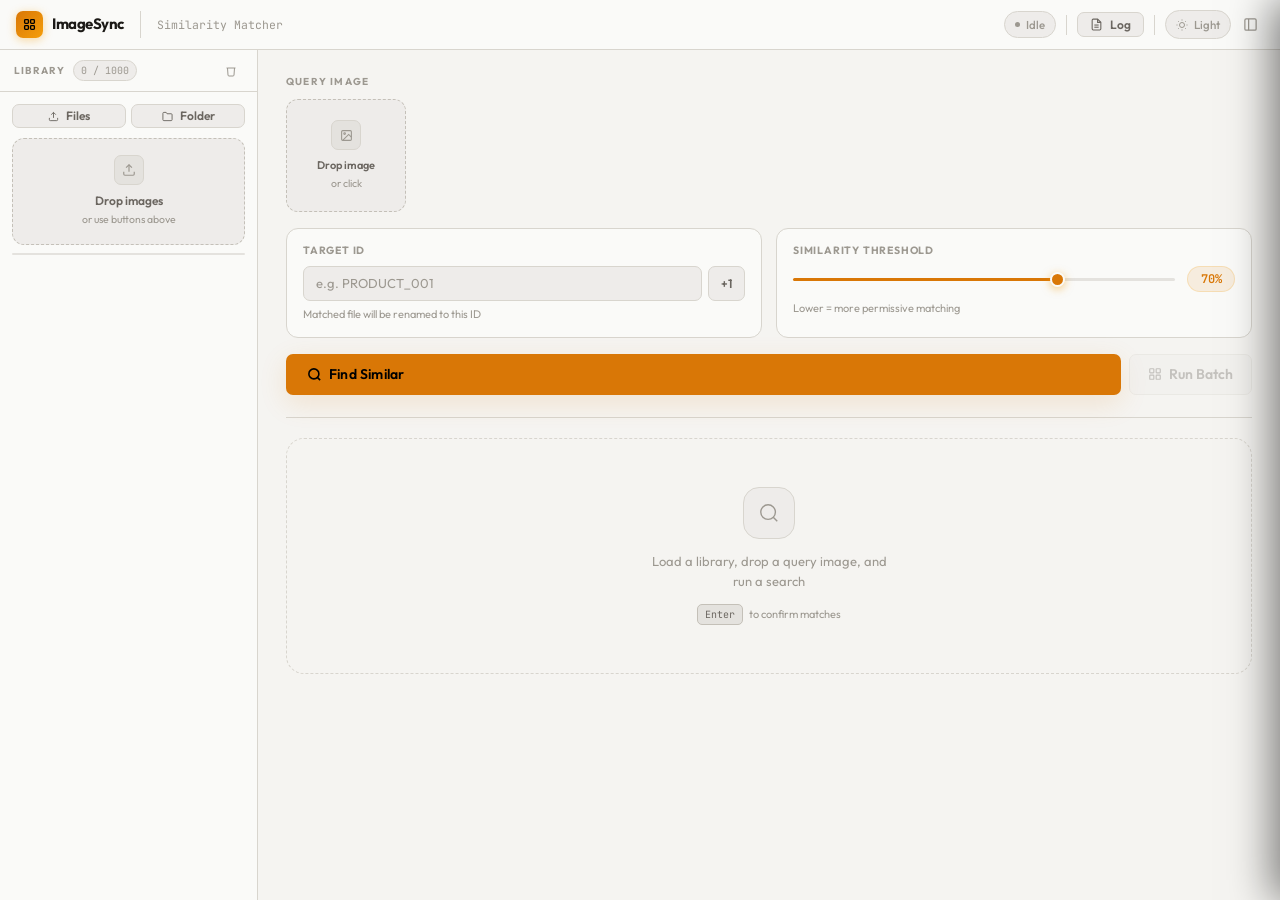
==== commit 1c8b1ec4: "Update index.html" ====
--- a/index.html
+++ b/index.html
@@ -551,6 +551,127 @@
   background:var(--surface);border:1px solid var(--border);border-radius:var(--r-xl);
   padding:20px;animation:fadeUp .25s ease
 }
+
+/* ══════════ BATCH ══════════ */
+.find-action-row{display:flex;gap:8px}
+.find-action-row .find-btn{flex:1}
+.batch-run-btn{
+  flex:0 0 auto;padding:12px 18px;font-size:14px;
+  background:var(--surface-2);color:var(--text-2);border:1px solid var(--border);
+  border-radius:var(--r);font-weight:600;font-family:'Outfit',sans-serif;
+  cursor:pointer;display:flex;align-items:center;gap:7px;
+  transition:var(--t) var(--ease);white-space:nowrap;line-height:1
+}
+.batch-run-btn:not(:disabled):hover{background:var(--surface-3);color:var(--text);border-color:var(--border-2)}
+.batch-run-btn:disabled{opacity:.35;cursor:not-allowed}
+.batch-run-btn.active{
+  background:linear-gradient(135deg,rgba(245,158,11,.15),rgba(245,158,11,.05));
+  color:var(--accent);border-color:rgba(245,158,11,.35)
+}
+
+/* Batch modal */
+.batch-overlay{
+  display:none;position:fixed;inset:0;background:rgba(0,0,0,.82);
+  z-index:600;backdrop-filter:blur(12px);
+  flex-direction:column
+}
+.batch-overlay.active{display:flex;animation:fadeIn .2s ease}
+.batch-shell{
+  display:flex;flex-direction:column;height:100vh;
+  max-width:1100px;margin:0 auto;width:100%;padding:0
+}
+.batch-head{
+  height:56px;display:flex;align-items:center;justify-content:space-between;
+  padding:0 24px;border-bottom:1px solid var(--border);
+  background:var(--surface);flex-shrink:0
+}
+.batch-head-left{display:flex;align-items:center;gap:12px}
+.batch-head-title{font-size:15px;font-weight:700;color:var(--text)}
+.batch-progress-wrap{flex:1;max-width:300px;display:flex;flex-direction:column;gap:4px}
+.batch-progress-bar{height:3px;background:var(--surface-3);border-radius:2px;overflow:hidden}
+.batch-progress-fill{height:100%;background:linear-gradient(90deg,var(--accent),var(--accent-2));width:0%;transition:width .15s ease;border-radius:2px}
+.batch-progress-lbl{font-size:10px;color:var(--text-3);font-family:'JetBrains Mono',monospace}
+.batch-head-right{display:flex;align-items:center;gap:8px}
+
+.batch-summary-bar{
+  display:flex;align-items:center;gap:16px;padding:10px 24px;
+  background:var(--surface-2);border-bottom:1px solid var(--border);
+  flex-shrink:0;flex-wrap:wrap
+}
+.batch-stat{display:flex;align-items:center;gap:6px;font-size:11.5px}
+.batch-stat-dot{width:7px;height:7px;border-radius:50%;flex-shrink:0}
+.batch-stat-num{font-weight:700;font-family:'JetBrains Mono',monospace}
+.batch-stat-lbl{color:var(--text-3)}
+
+.batch-controls{
+  display:flex;align-items:center;gap:8px;padding:10px 24px;
+  background:var(--surface);border-bottom:1px solid var(--border);flex-shrink:0
+}
+.batch-select-all{display:flex;align-items:center;gap:7px;cursor:pointer;user-select:none;font-size:12px;color:var(--text-2)}
+.batch-select-all input[type=checkbox]{width:14px;height:14px;accent-color:var(--accent);cursor:pointer}
+.batch-filter{display:flex;gap:4px;margin-left:auto}
+.batch-filter-btn{
+  padding:4px 10px;border-radius:var(--r-pill);font-size:11px;font-weight:600;
+  cursor:pointer;border:1px solid var(--border);background:var(--surface-2);
+  color:var(--text-3);transition:var(--t) var(--ease)
+}
+.batch-filter-btn.active{background:var(--accent-dim);border-color:rgba(245,158,11,.35);color:var(--accent)}
+
+.batch-body{flex:1;overflow-y:auto;background:var(--bg)}
+.batch-body::-webkit-scrollbar{width:5px}
+.batch-body::-webkit-scrollbar-thumb{background:var(--border);border-radius:3px}
+
+.batch-table{width:100%;border-collapse:collapse}
+.batch-table thead{position:sticky;top:0;z-index:5}
+.batch-table thead tr{background:var(--surface-2)}
+.batch-table th{
+  padding:9px 14px;text-align:left;font-size:9.5px;font-weight:700;
+  text-transform:uppercase;letter-spacing:.8px;color:var(--text-3);
+  border-bottom:1px solid var(--border)
+}
+.batch-table th:first-child{width:38px;text-align:center}
+.batch-row{border-bottom:1px solid var(--border);transition:background .1s}
+.batch-row:hover td{background:var(--surface)}
+.batch-row.no-match td{opacity:.6}
+.batch-row.no-match:hover td{background:rgba(248,113,113,.04)}
+.batch-row.selected td{background:rgba(245,158,11,.04)}
+.batch-table td{padding:10px 14px;vertical-align:middle}
+.batch-table td:first-child{text-align:center;width:38px}
+.batch-cb{width:14px;height:14px;accent-color:var(--accent);cursor:pointer}
+.batch-thumb-cell{display:flex;align-items:center;gap:8px}
+.batch-thumb{
+  width:44px;height:44px;border-radius:var(--r);object-fit:cover;
+  border:1px solid var(--border);background:var(--surface-2);flex-shrink:0;cursor:zoom-in
+}
+.batch-thumb:hover{border-color:var(--accent)}
+.batch-fname{font-family:'JetBrains Mono',monospace;font-size:10px;color:var(--text-2);
+  overflow:hidden;text-overflow:ellipsis;white-space:nowrap;max-width:130px}
+.batch-arrow{color:var(--accent);font-size:18px;font-weight:700;padding:0 4px;flex-shrink:0}
+.batch-no-match-tag{
+  font-size:10px;font-weight:700;color:var(--danger);
+  background:var(--danger-bg);padding:3px 8px;border-radius:var(--r-pill);
+  border:1px solid rgba(248,113,113,.2);white-space:nowrap
+}
+.batch-id-input{
+  width:100%;padding:6px 10px;background:var(--surface-2);
+  border:1px solid var(--border);border-radius:var(--r);color:var(--text);
+  font-size:11px;font-family:'JetBrains Mono',monospace;
+  transition:var(--t) var(--ease);min-width:130px
+}
+.batch-id-input:focus{
+  outline:none;border-color:var(--accent);
+  box-shadow:0 0 0 3px rgba(245,158,11,.12);background:var(--surface-3)
+}
+.batch-id-input:disabled{opacity:.4;cursor:not-allowed}
+.batch-status-icon{display:flex;align-items:center;gap:5px;font-size:11px;white-space:nowrap}
+
+.batch-foot{
+  padding:14px 24px;border-top:1px solid var(--border);
+  display:flex;align-items:center;justify-content:space-between;
+  background:var(--surface);flex-shrink:0;gap:12px;flex-wrap:wrap
+}
+.batch-foot-left{display:flex;align-items:center;gap:8px;font-size:12px;color:var(--text-3)}
+.batch-foot-right{display:flex;align-items:center;gap:8px}
 
 @media(max-width:880px){:root{--sidebar-w:200px}}
 @media(max-width:640px){
@@ -737,12 +858,22 @@
 
       <!-- Find button -->
       <div class="find-action">
-        <button class="btn btn-primary find-btn" id="findBtn" onclick="findSimilarImages()">
-          <svg width="15" height="15" viewBox="0 0 24 24" fill="none" stroke="currentColor" stroke-width="2.5">
-            <circle cx="11" cy="11" r="8"/><line x1="21" y1="21" x2="16.65" y2="16.65"/>
-          </svg>
-          Find Similar Images
-        </button>
+        <div class="find-action-row">
+          <button class="btn btn-primary find-btn" id="findBtn" onclick="findSimilarImages()">
+            <svg width="15" height="15" viewBox="0 0 24 24" fill="none" stroke="currentColor" stroke-width="2.5">
+              <circle cx="11" cy="11" r="8"/><line x1="21" y1="21" x2="16.65" y2="16.65"/>
+            </svg>
+            Find Similar
+          </button>
+          <button class="batch-run-btn" id="batchBtn" onclick="runBatchSearch()" disabled title="Add multiple query images to enable batch mode">
+            <svg width="14" height="14" viewBox="0 0 24 24" fill="none" stroke="currentColor" stroke-width="2">
+              <rect x="3" y="3" width="7" height="7" rx="1"/><rect x="14" y="3" width="7" height="7" rx="1"/>
+              <rect x="14" y="14" width="7" height="7" rx="1"/><rect x="3" y="14" width="7" height="7" rx="1"/>
+            </svg>
+            Run Batch
+            <span id="batchCountBadge" class="hidden" style="background:var(--accent);color:#000;border-radius:var(--r-pill);font-size:10px;padding:1px 7px;font-weight:800;margin-left:2px"></span>
+          </button>
+        </div>
       </div>
 
       <div class="divider"></div>
@@ -938,6 +1069,152 @@
   </div>
 </div>
 
+<!-- ══════════════ BATCH MODAL ══════════════ -->
+<div class="batch-overlay" id="batchOverlay">
+  <div class="batch-shell">
+    <div class="batch-head">
+      <div class="batch-head-left">
+        <span class="batch-head-title">Batch Search</span>
+        <div class="batch-progress-wrap" id="batchProgressWrap">
+          <div class="batch-progress-bar"><div class="batch-progress-fill" id="batchProgressFill"></div></div>
+          <div class="batch-progress-lbl" id="batchProgressLbl">Processing…</div>
+        </div>
+      </div>
+      <div class="batch-head-right">
+        <button class="btn btn-ghost btn-sm" onclick="exportBatchCSV()">
+          <svg width="11" height="11" viewBox="0 0 24 24" fill="none" stroke="currentColor" stroke-width="2">
+            <path d="M21 15v4a2 2 0 01-2 2H5a2 2 0 01-2-2v-4"/>
+            <polyline points="7 10 12 15 17 10"/><line x1="12" y1="15" x2="12" y2="3"/>
+          </svg>
+          Export CSV
+        </button>
+        <button class="btn-icon" onclick="closeBatch()">
+          <svg width="15" height="15" viewBox="0 0 24 24" fill="none" stroke="currentColor" stroke-width="2">
+            <line x1="18" y1="6" x2="6" y2="18"/><line x1="6" y1="6" x2="18" y2="18"/>
+          </svg>
+        </button>
+      </div>
+    </div>
+
+    <div class="batch-summary-bar" id="batchSummaryBar">
+      <div class="batch-stat">
+        <div class="batch-stat-dot" style="background:var(--accent)"></div>
+        <span class="batch-stat-num" id="bsTotal">0</span>
+        <span class="batch-stat-lbl">total</span>
+      </div>
+      <div class="batch-stat">
+        <div class="batch-stat-dot" style="background:var(--success)"></div>
+        <span class="batch-stat-num" id="bsMatched">0</span>
+        <span class="batch-stat-lbl">matched</span>
+      </div>
+      <div class="batch-stat">
+        <div class="batch-stat-dot" style="background:var(--danger)"></div>
+        <span class="batch-stat-num" id="bsNone">0</span>
+        <span class="batch-stat-lbl">no match</span>
+      </div>
+      <div class="batch-stat">
+        <div class="batch-stat-dot" style="background:var(--text-3)"></div>
+        <span class="batch-stat-num" id="bsSelected">0</span>
+        <span class="batch-stat-lbl">selected</span>
+      </div>
+    </div>
+
+    <div class="batch-controls">
+      <label class="batch-select-all">
+        <input type="checkbox" id="batchSelectAll" onchange="toggleBatchSelectAll(this.checked)">
+        Select all matched
+      </label>
+      <div class="batch-filter">
+        <button class="batch-filter-btn active" id="bfAll" onclick="setBatchFilter('all')">All</button>
+        <button class="batch-filter-btn" id="bfMatched" onclick="setBatchFilter('matched')">Matched</button>
+        <button class="batch-filter-btn" id="bfNone" onclick="setBatchFilter('none')">No Match</button>
+      </div>
+    </div>
+
+    <div class="batch-body">
+      <table class="batch-table">
+        <thead>
+          <tr>
+            <th></th>
+            <th>Query Image</th>
+            <th></th>
+            <th>Best Match</th>
+            <th>Score</th>
+            <th>Output Name</th>
+            <th>Status</th>
+          </tr>
+        </thead>
+        <tbody id="batchTableBody"></tbody>
+      </table>
+    </div>
+
+    <div class="batch-foot">
+      <div class="batch-foot-left">
+        <span id="batchFootNote">Select rows and pick a folder to save.</span>
+      </div>
+      <div class="batch-foot-right">
+        <button class="btn btn-ghost" onclick="closeBatch()">Close</button>
+        <button class="btn btn-success" id="batchSaveBtn" onclick="openBatchFolderModal()" disabled>
+          <svg width="13" height="13" viewBox="0 0 24 24" fill="none" stroke="currentColor" stroke-width="2">
+            <path d="M19 21H5a2 2 0 01-2-2V5a2 2 0 012-2h11l5 5v11a2 2 0 01-2 2z"/>
+            <polyline points="17 21 17 13 7 13 7 21"/>
+          </svg>
+          Save Selected
+          <span id="batchSaveCount" class="hidden" style="background:rgba(0,0,0,.2);border-radius:var(--r-pill);padding:1px 7px;font-size:11px"></span>
+        </button>
+      </div>
+    </div>
+  </div>
+</div>
+
+<!-- Batch folder modal (reuses folder logic) -->
+<div class="overlay" id="modalBatchFolder">
+  <div class="modal" style="width:440px">
+    <div class="modal-head">
+      <span class="modal-title">Save Batch Files</span>
+      <button class="btn-icon" onclick="closeBatchFolder()">
+        <svg width="16" height="16" viewBox="0 0 24 24" fill="none" stroke="currentColor" stroke-width="2">
+          <line x1="18" y1="6" x2="6" y2="18"/><line x1="6" y1="6" x2="18" y2="18"/>
+        </svg>
+      </button>
+    </div>
+    <div class="modal-body">
+      <div id="batchFsWarn" class="notice notice-warn hidden">
+        <svg width="13" height="13" viewBox="0 0 24 24" fill="none" stroke="currentColor" stroke-width="2" style="flex-shrink:0;margin-top:1px">
+          <path d="M10.29 3.86L1.82 18a2 2 0 001.71 3h16.94a2 2 0 001.71-3L13.71 3.86a2 2 0 00-3.42 0z"/>
+          <line x1="12" y1="9" x2="12" y2="13"/><line x1="12" y1="17" x2="12.01" y2="17"/>
+        </svg>
+        File System Access API not supported — files will download individually.
+      </div>
+      <label class="field-label" style="margin-bottom:10px">Output Folder</label>
+      <div class="folder-pick-box" id="batchFolderPickBox" onclick="pickBatchFolder()">
+        <div class="folder-pick-icon" id="batchFolderPickIcon">
+          <svg width="20" height="20" viewBox="0 0 24 24" fill="none" stroke="currentColor" stroke-width="1.5">
+            <path d="M22 19a2 2 0 01-2 2H4a2 2 0 01-2-2V5a2 2 0 012-2h5l2 3h9a2 2 0 012 2z"/>
+            <line x1="12" y1="11" x2="12" y2="17"/><line x1="9" y1="14" x2="15" y2="14"/>
+          </svg>
+        </div>
+        <div class="folder-pick-name" id="batchFolderPickName">Select Output Folder</div>
+        <div class="folder-pick-sub" id="batchFolderPickSub">Click to choose where renamed files will be saved</div>
+      </div>
+      <div id="batchSaveProgress" class="hidden">
+        <div class="batch-progress-bar" style="margin-bottom:6px"><div class="batch-progress-fill" id="batchSaveFill"></div></div>
+        <div class="batch-progress-lbl" id="batchSaveLbl" style="text-align:center"></div>
+      </div>
+    </div>
+    <div class="modal-foot">
+      <button class="btn btn-ghost" onclick="closeBatchFolder()">Cancel</button>
+      <button class="btn btn-success" id="batchFolderSaveBtn" onclick="executeBatchSave()" disabled>
+        <svg width="13" height="13" viewBox="0 0 24 24" fill="none" stroke="currentColor" stroke-width="2">
+          <path d="M19 21H5a2 2 0 01-2-2V5a2 2 0 012-2h11l5 5v11a2 2 0 01-2 2z"/>
+          <polyline points="17 21 17 13 7 13 7 21"/>
+        </svg>
+        Save All
+      </button>
+    </div>
+  </div>
+</div>
+
 <!-- ══════════════ LIGHTBOX ══════════════ -->
 <div id="lightbox" onclick="closeLightbox()">
   <img id="lightboxImg" alt="Preview">
@@ -949,14 +1226,34 @@
 
 <script>
 /* ════════════════════════════════════════════
-   ImageSync — Premium Edition
-   All logic preserved, UI fully redesigned.
+   ImageSync — Performance-Fixed Edition
+   Key fixes vs original:
+   1. URL.createObjectURL replaces ALL FileReader.readAsDataURL calls
+      → Synchronous, no base64 overhead, instant thumbnails
+   2. File objects used directly (File IS-A Blob, no arrayBuffer copy)
+   3. DCT cosine table precomputed once at startup (~65k cos() calls → 0)
+   4. getSrc() memoizes object URLs per library entry (no duplicate reads)
+   5. findSimilarImages() yields every 100 items (no UI freeze on big libs)
+   6. restoreLibraryFromDB() batches in 30s with browser yields
+   7. showMultiResult() uses cached srcs, no double blob reading
 ════════════════════════════════════════════ */
+
+/* ── PERF: Precompute DCT cosine table once ── */
+const _PHASH = (() => {
+  const SIZE = 32, DCTSIZE = 8;
+  const cos = [];
+  for (let u = 0; u < DCTSIZE; u++) {
+    cos[u] = new Float32Array(SIZE);
+    for (let x = 0; x < SIZE; x++)
+      cos[u][x] = Math.cos(((2 * x + 1) * u * Math.PI) / (2 * SIZE));
+  }
+  return { SIZE, DCTSIZE, cos };
+})();
 
 /* ── STATE ── */
 const S = {
-  library: new Map(),
-  queryFile: null, queryBlob: null, queryHash: null,
+  library: new Map(),         // filename → { blob, hash, src? }
+  queryFile: null, queryBlob: null, queryHash: null, querySrc: null,
   targetId: '',
   threshold: 70,
   currentMatches: [], selectedMatches: [],
@@ -1066,21 +1363,36 @@
   setStatus('loading');
   const fill = document.getElementById('progressFill');
   const label = document.getElementById('progressLabel');
-  for (let i = 0; i < records.length; i++) {
-    const r = records[i];
-    if (!r.hash || !r.blob) continue;
-    const blob = r.blob instanceof Blob ? r.blob : new Blob([r.blob], { type: r.mimeType || 'image/jpeg' });
-    S.library.set(r.filename, { blob, hash: r.hash });
-    addThumb(r.filename, blob);
-    if (fill) fill.style.width = (((i + 1) / records.length) * 100) + '%';
-    if (label) label.textContent = `Restoring ${i + 1} / ${records.length}`;
+
+  /* FIX: Process in batches of 30 and yield to the browser between each batch.
+     Previously fired N simultaneous FileReaders → browser choked.
+     Now: synchronous URL.createObjectURL per item + periodic yield. */
+  const BATCH = 30;
+  let added = 0;
+  for (let i = 0; i < records.length; i += BATCH) {
+    const batch = records.slice(i, i + BATCH);
+    for (const r of batch) {
+      if (!r.hash || !r.blob) continue;
+      const blob = r.blob instanceof Blob ? r.blob : new Blob([r.blob], { type: r.mimeType || 'image/jpeg' });
+      S.library.set(r.filename, { blob, hash: r.hash });
+      addThumb(r.filename, blob);
+      added++;
+    }
+    const pct = Math.min(i + BATCH, records.length);
+    if (fill) fill.style.width = ((pct / records.length) * 100) + '%';
+    if (label) label.textContent = `Restoring ${pct} / ${records.length}`;
+    updateLibBadge();
+    await yieldFrame(); // FIX: let browser paint between batches
   }
+
   if (fill) fill.style.width = '0%';
   if (label) label.textContent = '';
-  updateLibBadge();
   setStatus('idle');
-  if (records.length > 0) toast(`Restored ${records.length} images from last session`, 'success');
-}
+  if (added > 0) toast(`Restored ${added} images from last session`, 'success');
+}
+
+/* ── YIELD HELPER ── */
+const yieldFrame = () => new Promise(r => setTimeout(r, 0));
 
 /* ── EVENTS ── */
 function setupEvents() {
@@ -1137,7 +1449,12 @@
 
   for (let i = 0; i < toAdd.length; i++) {
     const f = toAdd[i];
-    const blob = new Blob([await f.arrayBuffer()], { type: f.type });
+
+    /* FIX: File IS already a Blob — no need to read arrayBuffer and re-wrap.
+       Old code: new Blob([await f.arrayBuffer()], { type: f.type })
+       That read the whole file into RAM just to make a copy. Eliminated. */
+    const blob = f;
+
     const hash = await computeHash(blob);
     let name = f.name, c = 1;
     while (S.library.has(name)) {
@@ -1146,15 +1463,20 @@
       name = `${base}_dup${c++}.${ext}`;
     }
     S.library.set(name, { blob, hash });
+    /* Save blob to IDB. For File objects, IDB stores them natively as Blobs. */
     await dbSave(name, { blob, hash, mimeType: f.type });
     fill.style.width = (((i + 1) / toAdd.length) * 100) + '%';
     label.textContent = `Loading ${i + 1} / ${toAdd.length}`;
     addThumb(name, blob);
     updateLibBadge();
+
+    /* FIX: yield every 10 files so the progress bar actually updates visibly */
+    if (i % 10 === 9) await yieldFrame();
   }
   fill.style.width = '0%'; label.textContent = '';
   document.getElementById('findBtn').disabled = false;
   setStatus('idle');
+  updateBatchBtn();
   toast(`Added ${toAdd.length} image${toAdd.length !== 1 ? 's' : ''} to library`, 'success');
 }
 
@@ -1164,6 +1486,10 @@
 
 async function clearLibrary() {
   confirmDialog('Clear all library images? This cannot be undone.', async () => {
+    /* FIX: Revoke all cached object URLs to free memory */
+    for (const [, entry] of S.library) {
+      if (entry.src) URL.revokeObjectURL(entry.src);
+    }
     await dbClear();
     S.library.clear();
     document.getElementById('thumbGrid').innerHTML = '';
@@ -1172,23 +1498,27 @@
   });
 }
 
+/* FIX: addThumb now uses URL.createObjectURL (synchronous, instant) instead of
+   FileReader.readAsDataURL (async, slow, base64 encoding overhead).
+   Object URL is also stored on the library entry for later reuse. */
 function addThumb(name, blob) {
-  const r = new FileReader();
-  r.onload = e => {
-    const src = e.target.result;
-    if (S.library.has(name)) S.library.get(name).src = src;
-    const d = document.createElement('div');
-    d.className = 'thumb'; d.dataset.name = name;
-    d.innerHTML = `<img src="${src}" alt="${name}" title="${name}">
-      <div class="thumb-del" title="Remove" onclick="removeThumb(event,'${CSS.escape(name)}')">✕</div>`;
-    d.querySelector('img').addEventListener('click', () => openLightboxFor(name, src));
-    document.getElementById('thumbGrid').appendChild(d);
-  };
-  r.readAsDataURL(blob);
+  const src = getSrc({ blob, name });
+  const entry = S.library.get(name);
+  if (entry) entry.src = src;
+
+  const d = document.createElement('div');
+  d.className = 'thumb'; d.dataset.name = name;
+  d.innerHTML = `<img src="${src}" loading="lazy" alt="${name}" title="${name}">
+    <div class="thumb-del" title="Remove" onclick="removeThumb(event,'${CSS.escape(name)}')">✕</div>`;
+  d.querySelector('img').addEventListener('click', () => openLightboxFor(name, src));
+  document.getElementById('thumbGrid').appendChild(d);
 }
 
 async function removeThumb(e, name) {
   e.stopPropagation();
+  const entry = S.library.get(name);
+  /* FIX: revoke the object URL when removing to prevent memory leak */
+  if (entry?.src) URL.revokeObjectURL(entry.src);
   S.library.delete(name);
   await dbDelete(name);
   const el = document.querySelector(`.thumb[data-name="${CSS.escape(name)}"]`);
@@ -1197,12 +1527,27 @@
   toast(`Removed "${name}"`, 'info');
 }
 
+/* ── getSrc: memoized object URL per library entry ──
+   FIX: Instead of calling blobToSrc(blob, cb) every time a match image needs
+   displaying (which created a fresh FileReader each time), this caches the
+   object URL on the entry. Same blob → same URL, zero extra overhead. */
+function getSrc(entryOrBlob) {
+  if (entryOrBlob instanceof Blob) {
+    return URL.createObjectURL(entryOrBlob);
+  }
+  if (!entryOrBlob.src) {
+    entryOrBlob.src = URL.createObjectURL(entryOrBlob.blob);
+  }
+  return entryOrBlob.src;
+}
+
 /* ── QUERY QUEUE ── */
 async function handleQueryAdd(files) {
   const valid = Array.from(files).filter(isImage);
   if (!valid.length) { toast('Invalid image file.', 'error'); return; }
   for (const f of valid) {
-    const blob = new Blob([await f.arrayBuffer()], { type: f.type });
+    /* FIX: Use File directly (File extends Blob) — no arrayBuffer copy */
+    const blob = f;
     const hash = await computeHash(blob);
     S.queue.push({ file: f, blob, hash });
   }
@@ -1215,33 +1560,33 @@
 }
 
 function showQueryPreview(q) {
-  const reader = new FileReader();
-  reader.onload = ev => {
-    const img = document.getElementById('queryPreviewImg');
-    img.src = ev.target.result;
-    document.getElementById('queryDropWrap').classList.add('hidden');
-    document.getElementById('queryImgWrap').classList.remove('hidden');
-    document.getElementById('queryMeta').style.display = '';
-    document.getElementById('queryFilenameDisplay').textContent = q.file.name;
-    document.getElementById('querySizeDisplay').textContent = fmtSize(q.file.size);
-    document.getElementById('queryHashDisplay').textContent = q.hash ? q.hash.substring(0, 32) + '…' : '—';
-  };
-  reader.readAsDataURL(q.blob);
+  /* FIX: URL.createObjectURL instead of FileReader.readAsDataURL */
+  if (S.querySrc) URL.revokeObjectURL(S.querySrc);
+  S.querySrc = URL.createObjectURL(q.blob);
+  const img = document.getElementById('queryPreviewImg');
+  img.src = S.querySrc;
+  document.getElementById('queryDropWrap').classList.add('hidden');
+  document.getElementById('queryImgWrap').classList.remove('hidden');
+  document.getElementById('queryMeta').style.display = '';
+  document.getElementById('queryFilenameDisplay').textContent = q.file.name;
+  document.getElementById('querySizeDisplay').textContent = fmtSize(q.file.size);
+  document.getElementById('queryHashDisplay').textContent = q.hash ? q.hash.substring(0, 32) + '…' : '—';
 }
 
 function renderQueue() {
   const wrap = document.getElementById('queueSection');
   const list = document.getElementById('queueList');
   const cnt = document.getElementById('queueCount');
-  if (S.queue.length === 0) { wrap.classList.add('hidden'); return; }
+  if (S.queue.length === 0) { wrap.classList.add('hidden'); updateBatchBtn(); return; }
   wrap.classList.remove('hidden');
   cnt.textContent = S.queue.length;
   list.innerHTML = '';
   S.queue.forEach((q, i) => {
     const li = document.createElement('div');
     li.className = 'queue-item';
+    /* FIX: createObjectURL is sync and instant here */
     const src = URL.createObjectURL(q.blob);
-    li.innerHTML = `<img class="queue-item-img" src="${src}">
+    li.innerHTML = `<img class="queue-item-img" src="${src}" loading="lazy">
       <span class="queue-item-name">${q.file.name}</span>
       <span id="qs-${i}"><span class="badge badge-medium" style="font-size:9px">Pending</span></span>
       <button class="btn-icon" style="padding:3px" onclick="removeFromQueue(${i})" title="Remove">
@@ -1251,6 +1596,7 @@
       </button>`;
     list.appendChild(li);
   });
+  updateBatchBtn();
 }
 
 function removeFromQueue(i) {
@@ -1259,6 +1605,7 @@
     document.getElementById('queryDropWrap').classList.remove('hidden');
     document.getElementById('queryImgWrap').classList.add('hidden');
     document.getElementById('queryMeta').style.display = 'none';
+    if (S.querySrc) { URL.revokeObjectURL(S.querySrc); S.querySrc = null; }
     S.queryFile = null; S.queryBlob = null; S.queryHash = null;
   } else {
     const q = S.queue[0];
@@ -1273,48 +1620,69 @@
   document.getElementById('queryDropWrap').classList.remove('hidden');
   document.getElementById('queryImgWrap').classList.add('hidden');
   document.getElementById('queryMeta').style.display = 'none';
+  if (S.querySrc) { URL.revokeObjectURL(S.querySrc); S.querySrc = null; }
   S.queryFile = null; S.queryBlob = null; S.queryHash = null;
   renderQueue();
 }
 
 /* ── PHASH ── */
+/* FIX: Uses URL.createObjectURL instead of FileReader.readAsDataURL.
+   createObjectURL is synchronous and doesn't encode to base64, so image
+   loads start immediately without the FileReader pipeline delay. */
 function computeHash(blob) {
   return new Promise(res => {
-    const r = new FileReader();
-    r.onload = e => {
-      const img = new Image();
-      img.onload = () => res(pHashDCT(img));
-      img.src = e.target.result;
+    const url = URL.createObjectURL(blob);
+    const img = new Image();
+    img.onload = () => {
+      URL.revokeObjectURL(url); // clean up immediately after load
+      res(pHashDCT(img));
     };
-    r.readAsDataURL(blob);
+    img.onerror = () => { URL.revokeObjectURL(url); res(''); };
+    img.src = url;
   });
 }
 
+/* FIX: Uses precomputed _PHASH.cos table — eliminates 65,536 Math.cos()
+   calls per image. Also uses Float32Array for gray pixels (faster arithmetic,
+   smaller memory footprint vs plain JS array).
+   Also restructured inner loop to avoid redundant indexing. */
 function pHashDCT(img) {
-  const SIZE = 32, DCTSIZE = 8;
+  const { SIZE, DCTSIZE, cos } = _PHASH;
   const c = document.createElement('canvas');
   c.width = c.height = SIZE;
-  const ctx = c.getContext('2d');
+  const ctx = c.getContext('2d', { willReadFrequently: true });
   ctx.drawImage(img, 0, 0, SIZE, SIZE);
   const data = ctx.getImageData(0, 0, SIZE, SIZE).data;
-  const gray = [];
-  for (let i = 0; i < data.length; i += 4)
-    gray.push(0.299 * data[i] + 0.587 * data[i + 1] + 0.114 * data[i + 2]);
-  const dct = [];
+
+  const gray = new Float32Array(SIZE * SIZE);
+  for (let i = 0, j = 0; i < data.length; i += 4, j++)
+    gray[j] = 0.299 * data[i] + 0.587 * data[i + 1] + 0.114 * data[i + 2];
+
+  const dct = new Float32Array(DCTSIZE * DCTSIZE);
   for (let u = 0; u < DCTSIZE; u++) {
+    const cu = cos[u];
     for (let v = 0; v < DCTSIZE; v++) {
+      const cv = cos[v];
       let sum = 0;
-      for (let x = 0; x < SIZE; x++)
+      for (let x = 0; x < SIZE; x++) {
+        const cx = cu[x];
+        const rowBase = x * SIZE;
         for (let y = 0; y < SIZE; y++)
-          sum += gray[x * SIZE + y]
-            * Math.cos(((2 * x + 1) * u * Math.PI) / (2 * SIZE))
-            * Math.cos(((2 * y + 1) * v * Math.PI) / (2 * SIZE));
-      dct.push(sum);
+          sum += gray[rowBase + y] * cx * cv[y];
+      }
+      dct[u * DCTSIZE + v] = sum;
     }
   }
-  const vals = dct.slice(1);
-  const avg = vals.reduce((a, b) => a + b, 0) / vals.length;
-  return vals.map(v => (v > avg ? 1 : 0)).join('');
+
+  // Skip DC coefficient (index 0)
+  const vals = dct.subarray(1);
+  let avg = 0;
+  for (let i = 0; i < vals.length; i++) avg += vals[i];
+  avg /= vals.length;
+
+  let hash = '';
+  for (let i = 0; i < vals.length; i++) hash += vals[i] > avg ? '1' : '0';
+  return hash;
 }
 
 function similarity(h1, h2) {
@@ -1328,6 +1696,8 @@
 }
 
 /* ── FIND ── */
+/* FIX: Chunked loop with yield every 100 items prevents main thread freeze
+   on large libraries (was a solid UI hang before). */
 async function findSimilarImages() {
   const idEl = document.getElementById('targetId');
   const idErr = document.getElementById('idError');
@@ -1344,12 +1714,20 @@
   if (!S.library.size) { toast('Load images into the library first.', 'warn'); return; }
   S.targetId = tid;
   setStatus('busy');
-  await new Promise(r => setTimeout(r, 10));
+  await yieldFrame();
+
   const matches = [];
-  for (const [fn, data] of S.library.entries()) {
-    const sim = similarity(S.queryHash, data.hash);
-    if (sim >= S.threshold) matches.push({ filename: fn, similarity: sim, data });
+  const entries = [...S.library.entries()];
+  const CHUNK = 100;
+  for (let i = 0; i < entries.length; i += CHUNK) {
+    for (let j = i; j < Math.min(i + CHUNK, entries.length); j++) {
+      const [fn, data] = entries[j];
+      const sim = similarity(S.queryHash, data.hash);
+      if (sim >= S.threshold) matches.push({ filename: fn, similarity: sim, data });
+    }
+    if (i + CHUNK < entries.length) await yieldFrame(); // yield between chunks
   }
+
   matches.sort((a, b) => b.similarity - a.similarity);
   S.currentMatches = matches;
   setStatus('idle');
@@ -1384,6 +1762,9 @@
 }
 
 /* ── SINGLE RESULT ── */
+/* FIX: All blob-to-src conversions are now synchronous via getSrc().
+   Previously: 3 separate FileReader callbacks, each async, causing the UI
+   to render in pieces with visible lag. Now everything renders at once. */
 function showSingleResult(match) {
   document.getElementById('resultsEmpty').classList.add('hidden');
   const ext = match.filename.split('.').pop();
@@ -1391,43 +1772,44 @@
   const c = document.getElementById('resultsContainer');
   const qSrc = document.getElementById('queryPreviewImg').src;
 
-  blobToSrc(match.data.blob, mSrc => {
-    c.innerHTML = `
-      <div class="compare-panel">
-        <div class="compare-inner">
-          <div class="cmp-img-wrap">
-            <div class="cmp-label">Query</div>
-            <img src="${qSrc}" class="cmp-img" onclick="openQueryLightbox()" style="cursor:zoom-in">
-            <div class="cmp-filename">${S.queryFile ? S.queryFile.name : ''}</div>
-            <div class="cmp-size">${S.queryFile ? fmtSize(S.queryFile.size) : ''}</div>
+  /* getSrc caches the object URL on the library entry — no re-read */
+  const mSrc = getSrc(match.data);
+
+  c.innerHTML = `
+    <div class="compare-panel">
+      <div class="compare-inner">
+        <div class="cmp-img-wrap">
+          <div class="cmp-label">Query</div>
+          <img src="${qSrc}" class="cmp-img" onclick="openQueryLightbox()" style="cursor:zoom-in">
+          <div class="cmp-filename">${S.queryFile ? S.queryFile.name : ''}</div>
+          <div class="cmp-size">${S.queryFile ? fmtSize(S.queryFile.size) : ''}</div>
+        </div>
+        <div class="match-results">
+          <div class="match-results-header">
+            <span class="match-results-title">Best Match</span>
+            ${scoreRing(match.similarity)}
           </div>
-          <div class="match-results">
-            <div class="match-results-header">
-              <span class="match-results-title">Best Match</span>
-              ${scoreRing(match.similarity)}
-            </div>
-            <img src="${mSrc}" class="cmp-img" style="cursor:zoom-in;width:100%;aspect-ratio:auto;max-height:180px"
-              onclick="openInlineLightbox('${mSrc}','${match.filename}')">
-            <div style="font-family:'JetBrains Mono',monospace;font-size:10.5px;color:var(--text-2)">${match.filename}</div>
-            <div style="font-size:10.5px;color:var(--text-3)">${fmtSize(match.data.blob.size)}</div>
-            <div class="rename-preview">
-              <span class="rename-from">${match.filename}</span>
-              <span class="rename-arrow">→</span>
-              <span class="rename-to">${newName}</span>
-            </div>
-            <button class="btn btn-success w-full" style="margin-top:10px" onclick="openSingleConfirm()">
-              <svg width="13" height="13" viewBox="0 0 24 24" fill="none" stroke="currentColor" stroke-width="2.5"><polyline points="20 6 9 17 4 12"/></svg>
-              Confirm &amp; Rename
-            </button>
+          <img src="${mSrc}" class="cmp-img" style="cursor:zoom-in;width:100%;aspect-ratio:auto;max-height:180px"
+            onclick="openInlineLightbox('${mSrc}','${match.filename}')">
+          <div style="font-family:'JetBrains Mono',monospace;font-size:10.5px;color:var(--text-2)">${match.filename}</div>
+          <div style="font-size:10.5px;color:var(--text-3)">${fmtSize(match.data.blob.size)}</div>
+          <div class="rename-preview">
+            <span class="rename-from">${match.filename}</span>
+            <span class="rename-arrow">→</span>
+            <span class="rename-to">${newName}</span>
           </div>
+          <button class="btn btn-success w-full" style="margin-top:10px" onclick="openSingleConfirm()">
+            <svg width="13" height="13" viewBox="0 0 24 24" fill="none" stroke="currentColor" stroke-width="2.5"><polyline points="20 6 9 17 4 12"/></svg>
+            Confirm &amp; Rename
+          </button>
         </div>
-      </div>`;
-    c.classList.remove('hidden');
-  });
-
-  // Populate modal too
-  blobToSrc(S.queryBlob, src => { document.getElementById('cmpQueryImg').src = src; });
-  blobToSrc(match.data.blob, src => { document.getElementById('cmpMatchImg').src = src; });
+      </div>
+    </div>`;
+  c.classList.remove('hidden');
+
+  /* Populate modal — reuse same srcs, no extra reads */
+  document.getElementById('cmpQueryImg').src = qSrc;
+  document.getElementById('cmpMatchImg').src = mSrc;
   document.getElementById('cmpQueryMeta').innerHTML = metaRows([['File', S.queryFile.name], ['Size', fmtSize(S.queryFile.size)]]);
   document.getElementById('cmpMatchMeta').innerHTML = metaRows([['File', match.filename], ['Size', fmtSize(match.data.blob.size)], ['Score', `<span class="badge badge-${simClass(match.similarity)}">${match.similarity}%</span>`]]);
   document.getElementById('singleRenamePreview').innerHTML = `
@@ -1447,71 +1829,69 @@
 function metaRows(pairs) { return pairs.map(([k, v]) => `<div class="cmp-meta-row"><span>${k}</span><span>${v}</span></div>`).join(''); }
 
 /* ── MULTI RESULT ── */
+/* FIX: Old code ran blobToSrc (FileReader) once per match for the inline panel,
+   then AGAIN for the modal grid — double the async FileReader overhead.
+   Now getSrc() is synchronous and memoized: first call creates the object URL
+   and caches it; second call returns the cached URL instantly. Zero duplicate reads. */
 function showMultiResult(matches) {
   document.getElementById('resultsEmpty').classList.add('hidden');
   const c = document.getElementById('resultsContainer');
   const qSrc = document.getElementById('queryPreviewImg').src;
-  let loaded = 0;
-  const srcs = new Array(matches.length);
-
-  matches.forEach((m, i) => {
-    blobToSrc(m.data.blob, src => {
-      srcs[i] = src; loaded++;
-      if (loaded === matches.length) {
-        const cards = srcs.map((src, i) => `
-          <div style="display:flex;flex-direction:column;gap:5px">
-            <div style="border-radius:var(--r-lg);overflow:hidden;cursor:zoom-in;border:1px solid var(--border)" onclick="openInlineLightbox('${src}','${matches[i].filename}')">
-              <img src="${src}" style="width:100%;aspect-ratio:1;object-fit:cover;display:block">
-            </div>
-            <div style="display:flex;align-items:center;justify-content:space-between;padding:0 1px">
-              <span style="font-family:'JetBrains Mono',monospace;font-size:9px;color:var(--text-2);overflow:hidden;text-overflow:ellipsis;white-space:nowrap;flex:1" title="${matches[i].filename}">${matches[i].filename}</span>
-              <span class="badge badge-${simClass(matches[i].similarity)}" style="font-size:9px;flex-shrink:0;margin-left:4px">${matches[i].similarity}%</span>
-            </div>
-          </div>`).join('');
-        c.innerHTML = `
-          <div class="compare-panel">
-            <div class="compare-inner">
-              <div class="cmp-img-wrap">
-                <div class="cmp-label">Query</div>
-                <img src="${qSrc}" class="cmp-img" onclick="openQueryLightbox()" style="cursor:zoom-in">
-                <div class="cmp-filename">${S.queryFile ? S.queryFile.name : ''}</div>
-                <div class="cmp-size">${S.queryFile ? fmtSize(S.queryFile.size) : ''}</div>
-              </div>
-              <div class="match-results">
-                <div class="match-results-header">
-                  <span class="match-results-title">${matches.length} Matches Found</span>
-                </div>
-                <div style="display:grid;grid-template-columns:repeat(auto-fill,minmax(90px,1fr));gap:7px">${cards}</div>
-                <button class="btn btn-success w-full" style="margin-top:12px" onclick="openMultiConfirm()">
-                  <svg width="13" height="13" viewBox="0 0 24 24" fill="none" stroke="currentColor" stroke-width="2.5"><polyline points="20 6 9 17 4 12"/></svg>
-                  Select &amp; Rename…
-                </button>
-              </div>
-            </div>
-          </div>`;
-        c.classList.remove('hidden');
-      }
-    });
-  });
-
-  // Populate modal grid
+
+  /* All srcs are now synchronous — no need to wait for N async readers */
+  const srcs = matches.map(m => getSrc(m.data));
+
+  const cards = srcs.map((src, i) => `
+    <div style="display:flex;flex-direction:column;gap:5px">
+      <div style="border-radius:var(--r-lg);overflow:hidden;cursor:zoom-in;border:1px solid var(--border)" onclick="openInlineLightbox('${src}','${matches[i].filename}')">
+        <img src="${src}" loading="lazy" style="width:100%;aspect-ratio:1;object-fit:cover;display:block">
+      </div>
+      <div style="display:flex;align-items:center;justify-content:space-between;padding:0 1px">
+        <span style="font-family:'JetBrains Mono',monospace;font-size:9px;color:var(--text-2);overflow:hidden;text-overflow:ellipsis;white-space:nowrap;flex:1" title="${matches[i].filename}">${matches[i].filename}</span>
+        <span class="badge badge-${simClass(matches[i].similarity)}" style="font-size:9px;flex-shrink:0;margin-left:4px">${matches[i].similarity}%</span>
+      </div>
+    </div>`).join('');
+
+  c.innerHTML = `
+    <div class="compare-panel">
+      <div class="compare-inner">
+        <div class="cmp-img-wrap">
+          <div class="cmp-label">Query</div>
+          <img src="${qSrc}" class="cmp-img" onclick="openQueryLightbox()" style="cursor:zoom-in">
+          <div class="cmp-filename">${S.queryFile ? S.queryFile.name : ''}</div>
+          <div class="cmp-size">${S.queryFile ? fmtSize(S.queryFile.size) : ''}</div>
+        </div>
+        <div class="match-results">
+          <div class="match-results-header">
+            <span class="match-results-title">${matches.length} Matches Found</span>
+          </div>
+          <div style="display:grid;grid-template-columns:repeat(auto-fill,minmax(90px,1fr));gap:7px">${cards}</div>
+          <button class="btn btn-success w-full" style="margin-top:12px" onclick="openMultiConfirm()">
+            <svg width="13" height="13" viewBox="0 0 24 24" fill="none" stroke="currentColor" stroke-width="2.5"><polyline points="20 6 9 17 4 12"/></svg>
+            Select &amp; Rename…
+          </button>
+        </div>
+      </div>
+    </div>`;
+  c.classList.remove('hidden');
+
+  /* Populate modal grid — reuse cached srcs, no re-reads */
   const grid = document.getElementById('matchGrid');
   grid.innerHTML = '';
   document.getElementById('multiTitle').textContent = `${matches.length} Matches Found`;
   matches.forEach((m, i) => {
-    blobToSrc(m.data.blob, src => {
-      const card = document.createElement('div');
-      card.className = 'match-card'; card.dataset.index = i;
-      card.innerHTML = `
-        <div class="match-card-check" id="chk${i}"></div>
-        <img src="${src}" class="match-card-img" alt="${m.filename}">
-        <div class="match-card-body">
-          <div class="match-card-name" title="${m.filename}">${m.filename}</div>
-          ${scoreRing(m.similarity)}
-        </div>`;
-      card.addEventListener('click', () => card.classList.toggle('selected'));
-      grid.appendChild(card);
-    });
+    const src = srcs[i]; // already computed above, no extra work
+    const card = document.createElement('div');
+    card.className = 'match-card'; card.dataset.index = i;
+    card.innerHTML = `
+      <div class="match-card-check" id="chk${i}"></div>
+      <img src="${src}" loading="lazy" class="match-card-img" alt="${m.filename}">
+      <div class="match-card-body">
+        <div class="match-card-name" title="${m.filename}">${m.filename}</div>
+        ${scoreRing(m.similarity)}
+      </div>`;
+    card.addEventListener('click', () => card.classList.toggle('selected'));
+    grid.appendChild(card);
   });
 }
 
@@ -1646,6 +2026,7 @@
       document.getElementById('queryDropWrap').classList.remove('hidden');
       document.getElementById('queryImgWrap').classList.add('hidden');
       document.getElementById('queryMeta').style.display = 'none';
+      if (S.querySrc) { URL.revokeObjectURL(S.querySrc); S.querySrc = null; }
       S.queryFile = null; S.queryBlob = null; S.queryHash = null;
     }
     setTimeout(closeFolder, 700);
@@ -1792,11 +2173,6 @@
 function isImage(f) {
   return ['image/jpeg','image/png','image/gif','image/webp','image/bmp','image/avif','image/tiff'].includes(f.type);
 }
-function blobToSrc(blob, cb) {
-  const r = new FileReader();
-  r.onload = e => cb(e.target.result);
-  r.readAsDataURL(blob);
-}
 function simClass(s) { return s >= 90 ? 'high' : s >= 70 ? 'medium' : 'low'; }
 function fmtSize(b) {
   if (!b) return '0 B';
@@ -1806,6 +2182,368 @@
 }
 function sanitizeId(str) { return str.replace(/[^a-zA-Z0-9]/g, '_'); }
 function truncate(s, n) { return s.length > n ? s.slice(0, n) + '…' : s; }
+
+/* ════════════════════════════════════════════
+   BATCH SEARCH
+════════════════════════════════════════════ */
+
+/* State for batch */
+const B = {
+  results: [],       // [{queryItem, match|null, newName, include}]
+  folderHandle: null,
+  filter: 'all',     // 'all' | 'matched' | 'none'
+};
+
+/* Called by renderQueue — updates batch button state */
+function updateBatchBtn() {
+  const btn = document.getElementById('batchBtn');
+  const badge = document.getElementById('batchCountBadge');
+  const hasLib = S.library.size > 0;
+  const count = S.queue.length;
+  if (count >= 1 && hasLib) {
+    btn.disabled = false;
+    btn.classList.add('active');
+    badge.textContent = count;
+    badge.classList.remove('hidden');
+  } else {
+    btn.disabled = true;
+    btn.classList.remove('active');
+    badge.classList.add('hidden');
+  }
+}
+
+/* ── MAIN BATCH RUNNER ── */
+async function runBatchSearch() {
+  const tid = document.getElementById('targetId').value.trim();
+  const idErr = document.getElementById('idError');
+  idErr.classList.add('hidden');
+  if (!tid) {
+    idErr.textContent = 'Target ID is required for batch naming.';
+    idErr.classList.remove('hidden'); return;
+  }
+  if (!S.queue.length) { toast('Add query images to the queue first.', 'warn'); return; }
+  if (!S.library.size) { toast('Load images into the library first.', 'warn'); return; }
+
+  S.targetId = tid;
+  B.results = [];
+  B.filter = 'all';
+
+  // Open the overlay immediately so user sees progress
+  document.getElementById('batchOverlay').classList.add('active');
+  document.getElementById('batchProgressWrap').style.display = '';
+  document.getElementById('batchTableBody').innerHTML = '';
+  document.getElementById('batchSaveBtn').disabled = true;
+  setStatus('busy');
+
+  const fill = document.getElementById('batchProgressFill');
+  const lbl = document.getElementById('batchProgressLbl');
+  const total = S.queue.length;
+
+  // Auto-generate IDs: parse base + number from tid, increment per item
+  function makeId(index) {
+    const m = tid.match(/^(.*?)(\d+)$/);
+    if (m) {
+      const num = +m[2] + index;
+      const padded = String(num).padStart(m[2].length, '0');
+      return m[1] + padded;
+    }
+    return index === 0 ? tid : `${tid}_${String(index + 1).padStart(3, '0')}`;
+  }
+
+  const libEntries = [...S.library.entries()];
+
+  for (let i = 0; i < S.queue.length; i++) {
+    const qItem = S.queue[i];
+    fill.style.width = ((i / total) * 100) + '%';
+    lbl.textContent = `Processing ${i + 1} / ${total} — ${qItem.file.name}`;
+
+    // Run similarity for this query
+    let bestMatch = null;
+    const CHUNK = 100;
+    for (let j = 0; j < libEntries.length; j += CHUNK) {
+      for (let k = j; k < Math.min(j + CHUNK, libEntries.length); k++) {
+        const [fn, data] = libEntries[k];
+        const sim = similarity(qItem.hash, data.hash);
+        if (sim >= S.threshold && (!bestMatch || sim > bestMatch.similarity)) {
+          bestMatch = { filename: fn, similarity: sim, data };
+        }
+      }
+      if (j + CHUNK < libEntries.length) await yieldFrame();
+    }
+
+    const autoId = makeId(i);
+    const ext = bestMatch ? bestMatch.filename.split('.').pop() : (qItem.file.name.split('.').pop());
+    B.results.push({
+      queryItem: qItem,
+      match: bestMatch,
+      newName: `${autoId}.${ext}`,
+      include: !!bestMatch,  // auto-check if matched
+    });
+
+    // Append row immediately as each result comes in
+    appendBatchRow(B.results.length - 1);
+    updateBatchStats();
+    await yieldFrame();
+  }
+
+  fill.style.width = '100%';
+  lbl.textContent = `Done — ${B.results.filter(r => r.match).length} of ${total} matched`;
+  setTimeout(() => { document.getElementById('batchProgressWrap').style.display = 'none'; }, 1500);
+
+  setStatus('idle');
+  updateBatchStats();
+  updateBatchSaveBtn();
+}
+
+/* ── APPEND A SINGLE BATCH ROW ── */
+function appendBatchRow(idx) {
+  const r = B.results[idx];
+  const tbody = document.getElementById('batchTableBody');
+
+  const qSrc = URL.createObjectURL(r.queryItem.blob);
+  const mSrc = r.match ? getSrc(r.match.data) : null;
+
+  const tr = document.createElement('tr');
+  tr.className = 'batch-row' + (r.match ? '' : ' no-match') + (r.include ? ' selected' : '');
+  tr.dataset.idx = idx;
+
+  // Filter visibility
+  if (B.filter === 'matched' && !r.match) tr.style.display = 'none';
+  if (B.filter === 'none' && r.match) tr.style.display = 'none';
+
+  tr.innerHTML = `
+    <td>
+      <input type="checkbox" class="batch-cb" data-idx="${idx}" ${r.include ? 'checked' : ''} ${!r.match ? 'disabled' : ''}
+        onchange="toggleBatchRow(${idx}, this.checked)">
+    </td>
+    <td>
+      <div class="batch-thumb-cell">
+        <img src="${qSrc}" class="batch-thumb" title="${r.queryItem.file.name}"
+          onclick="openInlineLightbox('${qSrc}','${r.queryItem.file.name}')">
+        <span class="batch-fname" title="${r.queryItem.file.name}">${r.queryItem.file.name}</span>
+      </div>
+    </td>
+    <td><span class="batch-arrow">→</span></td>
+    <td>
+      ${r.match
+        ? `<div class="batch-thumb-cell">
+             <img src="${mSrc}" class="batch-thumb" title="${r.match.filename}"
+               onclick="openInlineLightbox('${mSrc}','${r.match.filename}')">
+             <span class="batch-fname" title="${r.match.filename}">${r.match.filename}</span>
+           </div>`
+        : `<span class="batch-no-match-tag">No match above ${S.threshold}%</span>`
+      }
+    </td>
+    <td>
+      ${r.match ? scoreRing(r.match.similarity) : '—'}
+    </td>
+    <td>
+      <input type="text" class="batch-id-input" data-idx="${idx}"
+        value="${r.newName}" ${!r.match ? 'disabled' : ''}
+        onchange="updateBatchName(${idx}, this.value)"
+        title="Output filename">
+    </td>
+    <td>
+      <div class="batch-status-icon" id="batchRowStatus-${idx}">
+        <svg width="12" height="12" viewBox="0 0 24 24" fill="none" stroke="var(--text-3)" stroke-width="2">
+          <circle cx="12" cy="12" r="10"/>
+        </svg>
+        <span style="color:var(--text-3);font-size:10px">${r.match ? 'ready' : 'skipped'}</span>
+      </div>
+    </td>`;
+  tbody.appendChild(tr);
+}
+
+/* ── ROW INTERACTIONS ── */
+function toggleBatchRow(idx, checked) {
+  B.results[idx].include = checked;
+  const tr = document.querySelector(`.batch-row[data-idx="${idx}"]`);
+  if (tr) tr.classList.toggle('selected', checked);
+  updateBatchStats();
+  updateBatchSaveBtn();
+}
+
+function updateBatchName(idx, val) {
+  B.results[idx].newName = val.trim() || B.results[idx].newName;
+}
+
+function toggleBatchSelectAll(checked) {
+  B.results.forEach((r, i) => {
+    if (!r.match) return;
+    r.include = checked;
+    const cb = document.querySelector(`.batch-cb[data-idx="${i}"]`);
+    if (cb) cb.checked = checked;
+    const tr = document.querySelector(`.batch-row[data-idx="${i}"]`);
+    if (tr) tr.classList.toggle('selected', checked);
+  });
+  updateBatchStats();
+  updateBatchSaveBtn();
+}
+
+function setBatchFilter(mode) {
+  B.filter = mode;
+  ['bfAll','bfMatched','bfNone'].forEach(id => document.getElementById(id).classList.remove('active'));
+  document.getElementById(mode === 'all' ? 'bfAll' : mode === 'matched' ? 'bfMatched' : 'bfNone').classList.add('active');
+  document.querySelectorAll('.batch-row').forEach(tr => {
+    const idx = +tr.dataset.idx;
+    const r = B.results[idx];
+    if (!r) return;
+    if (mode === 'matched' && !r.match) tr.style.display = 'none';
+    else if (mode === 'none' && r.match) tr.style.display = 'none';
+    else tr.style.display = '';
+  });
+}
+
+function updateBatchStats() {
+  const total = B.results.length;
+  const matched = B.results.filter(r => r.match).length;
+  const none = total - matched;
+  const selected = B.results.filter(r => r.include).length;
+  document.getElementById('bsTotal').textContent = total;
+  document.getElementById('bsMatched').textContent = matched;
+  document.getElementById('bsNone').textContent = none;
+  document.getElementById('bsSelected').textContent = selected;
+}
+
+function updateBatchSaveBtn() {
+  const sel = B.results.filter(r => r.include).length;
+  const btn = document.getElementById('batchSaveBtn');
+  const cnt = document.getElementById('batchSaveCount');
+  btn.disabled = sel === 0;
+  cnt.textContent = sel;
+  sel > 0 ? cnt.classList.remove('hidden') : cnt.classList.add('hidden');
+  document.getElementById('batchFootNote').textContent =
+    sel > 0 ? `${sel} file${sel !== 1 ? 's' : ''} selected for saving` : 'Select rows and pick a folder to save.';
+}
+
+function closeBatch() {
+  document.getElementById('batchOverlay').classList.remove('active');
+}
+
+/* ── BATCH FOLDER + SAVE ── */
+function openBatchFolderModal() {
+  if (!window.showDirectoryPicker)
+    document.getElementById('batchFsWarn').classList.remove('hidden');
+  if (B.folderHandle) setBatchFolderSelected(B.folderHandle.name);
+  document.getElementById('batchSaveProgress').classList.add('hidden');
+  document.getElementById('batchFolderSaveBtn').disabled = !B.folderHandle && !!window.showDirectoryPicker;
+  if (!window.showDirectoryPicker) {
+    // No FS API — can save without a folder pick
+    setBatchFolderSelected('Downloads (fallback)');
+  }
+  document.getElementById('modalBatchFolder').classList.add('active');
+}
+
+function closeBatchFolder() {
+  document.getElementById('modalBatchFolder').classList.remove('active');
+}
+
+async function pickBatchFolder() {
+  if (!window.showDirectoryPicker) return;
+  try {
+    const handle = await window.showDirectoryPicker({ mode: 'readwrite' });
+    B.folderHandle = handle;
+    setBatchFolderSelected(handle.name);
+  } catch(e) { if (e.name !== 'AbortError') console.error(e); }
+}
+
+function setBatchFolderSelected(name) {
+  const box = document.getElementById('batchFolderPickBox');
+  const icon = document.getElementById('batchFolderPickIcon');
+  box.classList.add('selected');
+  icon.classList.add('folder-selected-icon');
+  icon.innerHTML = `<svg width="20" height="20" viewBox="0 0 24 24" fill="none" stroke="currentColor" stroke-width="2"><polyline points="20 6 9 17 4 12"/></svg>`;
+  document.getElementById('batchFolderPickName').textContent = name;
+  document.getElementById('batchFolderPickSub').textContent = 'Folder selected — ready to save';
+  document.getElementById('batchFolderSaveBtn').disabled = false;
+}
+
+async function executeBatchSave() {
+  const toSave = B.results.filter(r => r.include && r.match);
+  if (!toSave.length) { toast('Nothing selected.', 'warn'); return; }
+
+  document.getElementById('batchFolderSaveBtn').disabled = true;
+  const saveProg = document.getElementById('batchSaveProgress');
+  const saveFill = document.getElementById('batchSaveFill');
+  const saveLbl = document.getElementById('batchSaveLbl');
+  saveProg.classList.remove('hidden');
+
+  let saved = 0, errors = 0;
+
+  for (let i = 0; i < toSave.length; i++) {
+    const item = toSave[i];
+    saveFill.style.width = ((i / toSave.length) * 100) + '%';
+    saveLbl.textContent = `Saving ${i + 1} / ${toSave.length} — ${item.newName}`;
+
+    // Update row status to "saving"
+    const statusCell = document.getElementById(`batchRowStatus-${B.results.indexOf(item)}`);
+
+    try {
+      if (B.folderHandle) {
+        const fh = await B.folderHandle.getFileHandle(item.newName, { create: true });
+        const ws = await fh.createWritable();
+        await ws.write(item.match.data.blob);
+        await ws.close();
+      } else {
+        const url = URL.createObjectURL(item.match.data.blob);
+        const a = document.createElement('a');
+        a.href = url; a.download = item.newName;
+        document.body.appendChild(a); a.click();
+        document.body.removeChild(a);
+        URL.revokeObjectURL(url);
+      }
+
+      if (statusCell) statusCell.innerHTML = `
+        <svg width="12" height="12" viewBox="0 0 24 24" fill="none" stroke="var(--success)" stroke-width="2.5"><polyline points="20 6 9 17 4 12"/></svg>
+        <span style="color:var(--success);font-size:10px">saved</span>`;
+
+      S.sessionLog.push({
+        time: new Date().toLocaleTimeString(),
+        query: item.queryItem.file.name,
+        matched: item.match.filename,
+        saved: item.newName,
+        folder: B.folderHandle ? B.folderHandle.name : 'Downloads',
+        status: 'success',
+      });
+      saved++;
+    } catch(e) {
+      if (statusCell) statusCell.innerHTML = `
+        <svg width="12" height="12" viewBox="0 0 24 24" fill="none" stroke="var(--danger)" stroke-width="2.5"><line x1="18" y1="6" x2="6" y2="18"/><line x1="6" y1="6" x2="18" y2="18"/></svg>
+        <span style="color:var(--danger);font-size:10px">error</span>`;
+      S.sessionLog.push({
+        time: new Date().toLocaleTimeString(),
+        query: item.queryItem.file.name,
+        matched: item.match.filename,
+        saved: item.newName, folder: '—', status: 'error',
+      });
+      errors++;
+    }
+    await yieldFrame();
+  }
+
+  saveFill.style.width = '100%';
+  saveLbl.textContent = `Done — ${saved} saved${errors ? `, ${errors} errors` : ''}`;
+  updateLog(); updateLogBadge();
+  setStatus('ok');
+  toast(`Batch save complete — ${saved} file${saved !== 1 ? 's' : ''} saved`, 'success');
+  document.getElementById('batchFolderSaveBtn').disabled = false;
+  setTimeout(closeBatchFolder, 800);
+}
+
+/* ── BATCH CSV EXPORT ── */
+function exportBatchCSV() {
+  if (!B.results.length) { toast('No batch results yet.', 'warn'); return; }
+  let csv = 'Query,Best Match,Similarity,Output Name,Included\n';
+  B.results.forEach(r => {
+    csv += `"${r.queryItem.file.name}","${r.match ? r.match.filename : '—'}","${r.match ? r.match.similarity + '%' : '—'}","${r.newName}","${r.include ? 'yes' : 'no'}"\n`;
+  });
+  const blob = new Blob([csv], { type: 'text/csv' });
+  const url = URL.createObjectURL(blob);
+  const a = document.createElement('a'); a.href = url; a.download = `batch_${Date.now()}.csv`;
+  document.body.appendChild(a); a.click();
+  document.body.removeChild(a); URL.revokeObjectURL(url);
+  toast('Batch CSV exported', 'success');
+}
 
 window.addEventListener('DOMContentLoaded', () => {
   init();
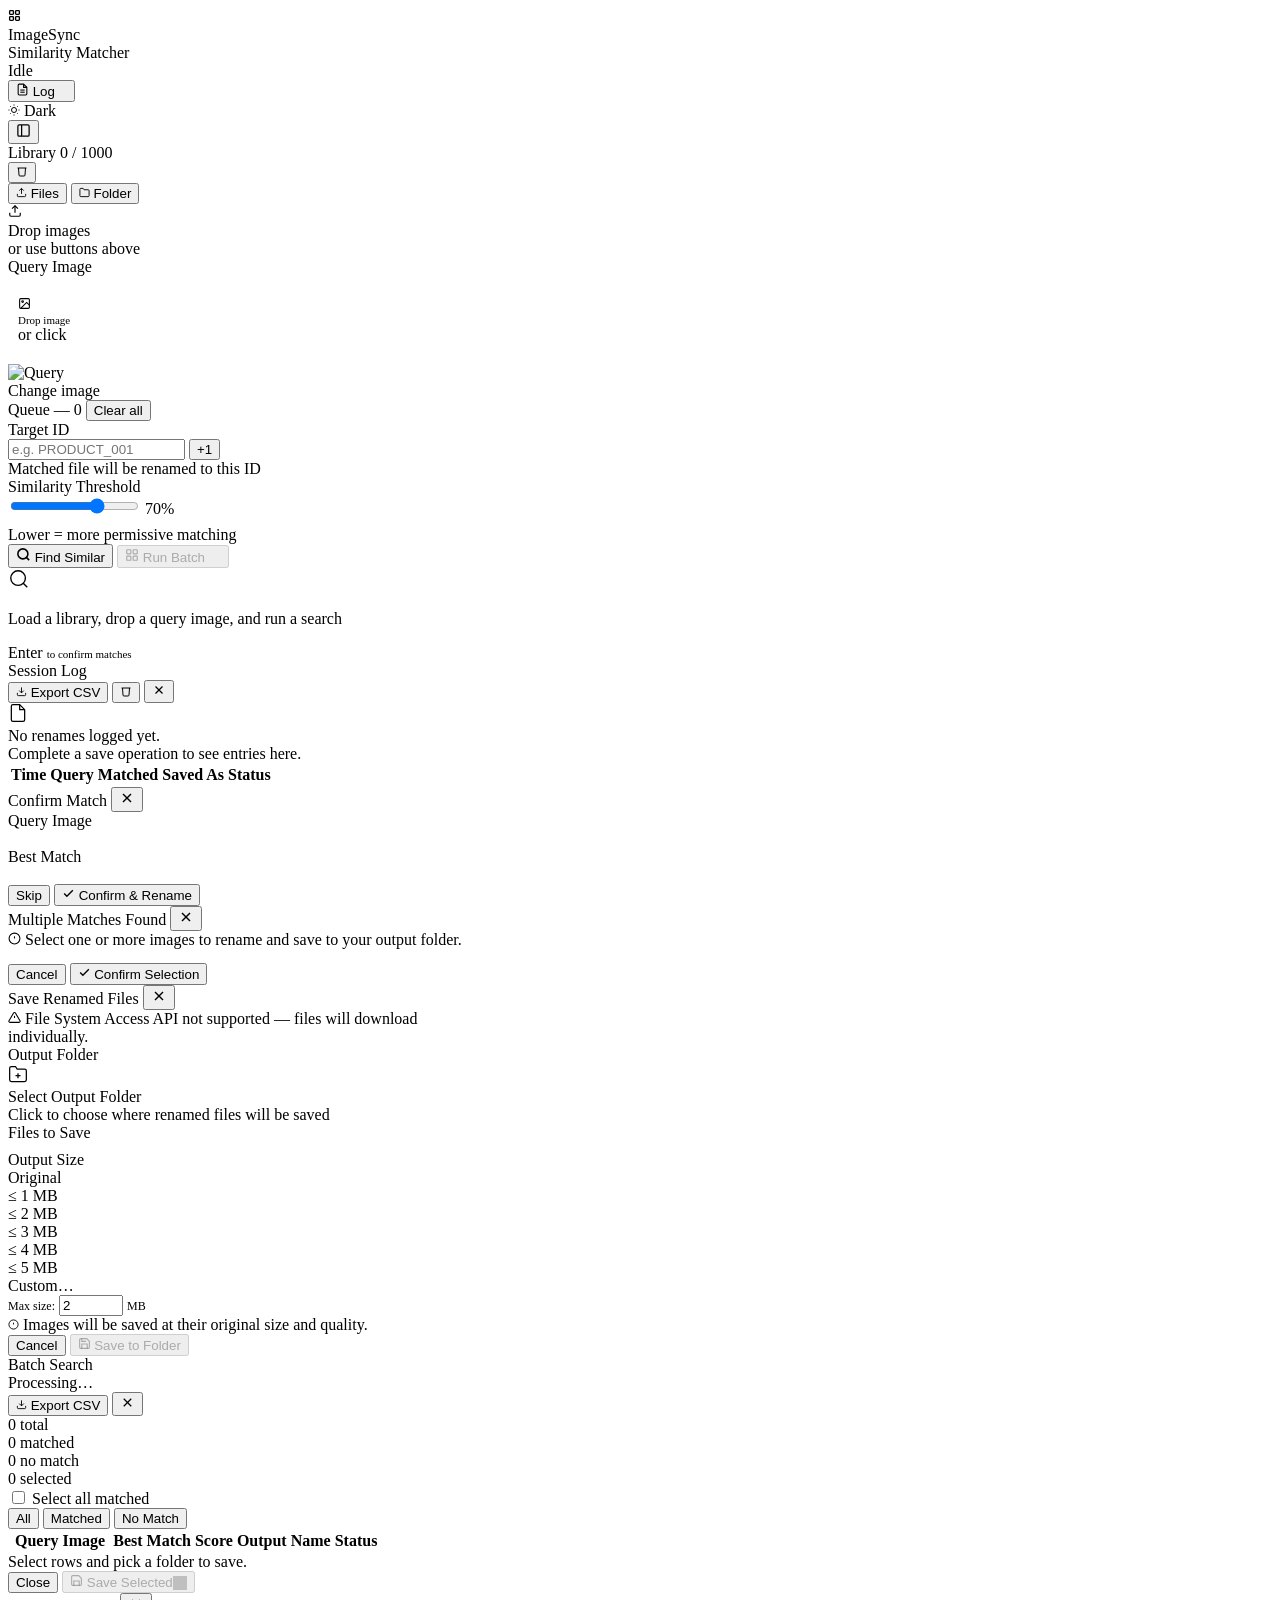
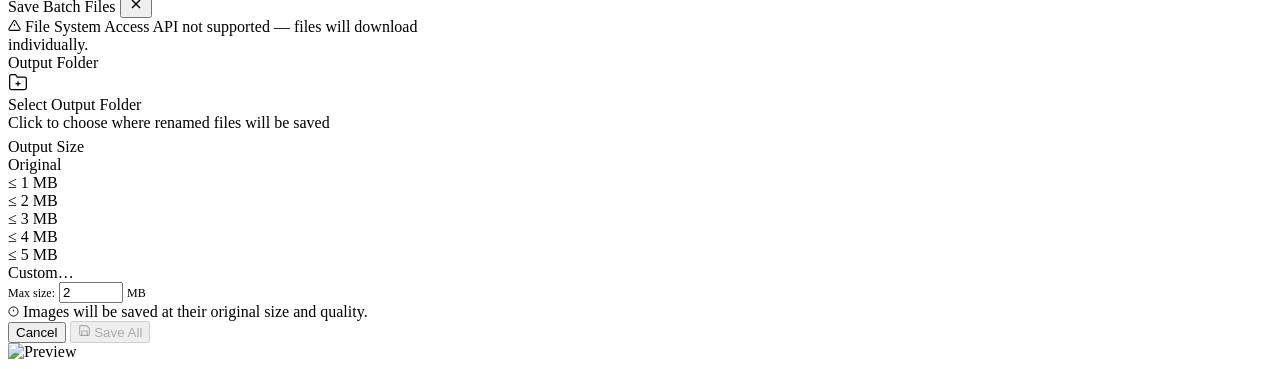
==== commit 367e27b3: "Update index.html" ====
--- a/index.html
+++ b/index.html
@@ -6,689 +6,10 @@
 <title>ImageSync — Similarity Matcher</title>
 <link rel="preconnect" href="https://fonts.googleapis.com">
 <link href="https://fonts.googleapis.com/css2?family=Outfit:wght@300;400;500;600;700&family=JetBrains+Mono:wght@400;500&display=swap" rel="stylesheet">
-<script>(function(){const s=localStorage.getItem('is-theme'),d=window.matchMedia('(prefers-color-scheme:dark)').matches;document.documentElement.setAttribute('data-theme',s||(d?'dark':'light'));})();</script>
-<style>
-*,*::before,*::after{margin:0;padding:0;box-sizing:border-box}
-
-:root{
-  --bg:#0F0E13;--surface:#161520;--surface-2:#1E1D2A;--surface-3:#262535;
-  --border:#2A2938;--border-2:#38364C;
-  --text:#EAE8F2;--text-2:#8E8AA3;--text-3:#514E64;
-  --accent:#F59E0B;--accent-2:#FCD34D;--accent-dim:rgba(245,158,11,.11);
-  --success:#34D399;--success-bg:rgba(52,211,153,.1);
-  --warn:#FB923C;--warn-bg:rgba(251,146,60,.1);
-  --danger:#F87171;--danger-bg:rgba(248,113,113,.1);
-  --r-sm:4px;--r:7px;--r-lg:12px;--r-xl:18px;--r-2xl:24px;--r-pill:999px;
-  --sh-sm:0 1px 4px rgba(0,0,0,.5);--sh:0 4px 16px rgba(0,0,0,.6);
-  --sh-lg:0 16px 48px rgba(0,0,0,.8),0 4px 16px rgba(0,0,0,.4);
-  --sh-amber:0 8px 28px rgba(245,158,11,.2);
-  --topbar-h:50px;--sidebar-w:258px;
-  --ease:cubic-bezier(.4,0,.2,1);--t:.18s
-}
-[data-theme="light"]{
-  --bg:#F5F4F1;--surface:#FAFAF8;--surface-2:#EEECEA;--surface-3:#E4E2DE;
-  --border:#D8D5CE;--border-2:#C4C0B8;
-  --text:#1B1916;--text-2:#6B6660;--text-3:#9C9890;
-  --accent:#D97706;--accent-2:#F59E0B;--accent-dim:rgba(217,119,6,.1);
-  --success:#059669;--success-bg:rgba(5,150,105,.1);
-  --warn:#C2410C;--warn-bg:rgba(194,65,12,.1);
-  --danger:#DC2626;--danger-bg:rgba(220,38,38,.1);
-  --sh-sm:0 1px 3px rgba(0,0,0,.08);--sh:0 4px 16px rgba(0,0,0,.1);
-  --sh-lg:0 16px 48px rgba(0,0,0,.15),0 4px 16px rgba(0,0,0,.08);
-  --sh-amber:0 8px 28px rgba(217,119,6,.14)
-}
-
-html{color-scheme:dark}
-[data-theme="light"] html{color-scheme:light}
-
-body{
-  font-family:'Outfit',sans-serif;background:var(--bg);color:var(--text);
-  font-size:13.5px;line-height:1.5;height:100vh;overflow:hidden;
-  -webkit-font-smoothing:antialiased
-}
-
-/* ══════════ TOPBAR ══════════ */
-.topbar{
-  height:var(--topbar-h);display:flex;align-items:center;padding:0 16px;gap:6px;
-  background:var(--surface);border-bottom:1px solid var(--border);
-  position:relative;z-index:100;flex-shrink:0
-}
-.brand{
-  display:flex;align-items:center;gap:9px;font-size:15px;font-weight:700;
-  color:var(--text);letter-spacing:-.5px;padding-right:16px;
-  border-right:1px solid var(--border);margin-right:4px;user-select:none;flex-shrink:0
-}
-.brand-icon{
-  width:27px;height:27px;
-  background:linear-gradient(135deg,var(--accent) 0%,var(--accent-2) 100%);
-  border-radius:7px;display:flex;align-items:center;justify-content:center;
-  box-shadow:0 2px 10px rgba(245,158,11,.38);flex-shrink:0
-}
-.brand-icon svg{color:#000}
-.topbar-tag{
-  font-size:11.5px;color:var(--text-3);
-  font-family:'JetBrains Mono',monospace;letter-spacing:0;padding:0 6px
-}
-.v-sep{width:1px;height:20px;background:var(--border);flex-shrink:0;margin:0 4px}
-.topbar-right{margin-left:auto;display:flex;align-items:center;gap:6px}
-
-.status-pill{
-  display:inline-flex;align-items:center;gap:6px;padding:4px 10px;
-  border-radius:var(--r-pill);font-size:11.5px;font-weight:500;
-  border:1px solid var(--border);background:var(--surface-2);color:var(--text-3);
-  transition:var(--t) var(--ease)
-}
-.status-pill .dot{width:5px;height:5px;border-radius:50%;background:var(--text-3);flex-shrink:0}
-.status-pill.busy{color:var(--accent);border-color:rgba(245,158,11,.25);background:var(--accent-dim)}
-.status-pill.busy .dot{background:var(--accent);animation:pulse 1s infinite}
-.status-pill.ok{color:var(--success);border-color:rgba(52,211,153,.25);background:var(--success-bg)}
-.status-pill.ok .dot{background:var(--success);animation:pulse 2s infinite}
-@keyframes pulse{0%,100%{opacity:1}50%{opacity:.25}}
-
-/* ══════════ WORKSPACE ══════════ */
-.workspace{display:flex;height:calc(100vh - var(--topbar-h));overflow:hidden}
-
-/* ══════════ SIDEBAR ══════════ */
-.sidebar{
-  width:var(--sidebar-w);flex-shrink:0;display:flex;flex-direction:column;
-  background:var(--surface);border-right:1px solid var(--border);
-  transition:width .25s var(--ease);overflow:hidden
-}
-.sidebar.collapsed{width:52px}
-
-.sidebar-head{
-  height:42px;display:flex;align-items:center;justify-content:space-between;
-  padding:0 14px;border-bottom:1px solid var(--border);flex-shrink:0
-}
-.sidebar-heading-txt{display:flex;align-items:center;gap:8px;overflow:hidden}
-.sidebar-title{
-  font-size:10px;font-weight:700;text-transform:uppercase;letter-spacing:1.2px;
-  color:var(--text-3);white-space:nowrap;transition:opacity .2s;overflow:hidden
-}
-.sidebar.collapsed .sidebar-title{opacity:0;width:0}
-.sidebar-badge{
-  font-family:'JetBrains Mono',monospace;font-size:10px;
-  padding:2px 7px;border-radius:var(--r-pill);
-  background:var(--surface-2);border:1px solid var(--border);color:var(--text-3);
-  white-space:nowrap;transition:opacity .2s;flex-shrink:0
-}
-.sidebar.collapsed .sidebar-badge{opacity:0;width:0;padding:0;border:none}
-
-.sidebar-body{flex:1;overflow-y:auto;padding:12px}
-.sidebar-body::-webkit-scrollbar{width:3px}
-.sidebar-body::-webkit-scrollbar-thumb{background:var(--border);border-radius:3px}
-
-.lib-actions{display:flex;gap:5px;margin-bottom:10px}
-.sidebar.collapsed .lib-actions{flex-direction:column}
-.sidebar.collapsed .lib-actions .btn-ghost span{display:none}
-
-.drop-zone{
-  border:1.5px dashed var(--border-2);border-radius:var(--r-lg);padding:16px 10px;
-  text-align:center;cursor:pointer;transition:var(--t) var(--ease);
-  background:var(--surface-2)
-}
-.drop-zone:hover,.drop-zone.dragover{border-color:var(--accent);background:var(--accent-dim)}
-.drop-zone.dragover{box-shadow:0 0 0 3px rgba(245,158,11,.14)}
-.dz-icon{
-  width:30px;height:30px;margin:0 auto 7px;background:var(--surface-3);
-  border:1px solid var(--border);border-radius:var(--r);
-  display:flex;align-items:center;justify-content:center;color:var(--text-3);
-  transition:var(--t) var(--ease)
-}
-.drop-zone:hover .dz-icon,.drop-zone.dragover .dz-icon{
-  background:var(--accent-dim);border-color:rgba(245,158,11,.4);color:var(--accent)
-}
-.dz-label{font-size:12px;font-weight:600;color:var(--text-2)}
-.dz-sub{font-size:10.5px;color:var(--text-3);margin-top:2px}
-
-.progress-wrap{margin:8px 0}
-.progress-bar{height:2px;background:var(--surface-3);border-radius:2px;overflow:hidden}
-.progress-fill{
-  height:100%;background:linear-gradient(90deg,var(--accent),var(--accent-2));
-  width:0%;transition:width .2s ease;border-radius:2px
-}
-.progress-label{
-  font-size:10px;color:var(--text-3);margin-top:4px;
-  font-family:'JetBrains Mono',monospace;text-align:center
-}
-
-.thumb-grid{display:grid;grid-template-columns:repeat(3,1fr);gap:5px;margin-top:10px}
-.sidebar.collapsed .thumb-grid,.sidebar.collapsed .drop-zone,.sidebar.collapsed .lib-drop-wrap{display:none}
-.thumb{
-  aspect-ratio:1;border-radius:var(--r);overflow:hidden;position:relative;
-  cursor:pointer;border:1px solid var(--border);background:var(--surface-2);
-  transition:var(--t) var(--ease)
-}
-.thumb:hover{border-color:var(--accent)}
-.thumb img{width:100%;height:100%;object-fit:cover;display:block;transition:transform .3s ease}
-.thumb:hover img{transform:scale(1.09)}
-.thumb-del{
-  position:absolute;top:4px;right:4px;width:16px;height:16px;
-  background:rgba(0,0,0,.75);color:var(--danger);border-radius:4px;
-  display:none;align-items:center;justify-content:center;font-size:8px;font-weight:900;
-  cursor:pointer;z-index:3;backdrop-filter:blur(4px);transition:var(--t) var(--ease)
-}
-.thumb:hover .thumb-del{display:flex}
-.thumb-del:hover{background:var(--danger);color:#fff}
-
-/* ══════════ MAIN ══════════ */
-.main{flex:1;display:flex;flex-direction:column;overflow:hidden;background:var(--bg)}
-.main-body{flex:1;overflow-y:auto;padding:24px 28px}
-.main-body::-webkit-scrollbar{width:5px}
-.main-body::-webkit-scrollbar-thumb{background:var(--border);border-radius:3px}
-
-.section-label{
-  font-size:10px;font-weight:700;text-transform:uppercase;letter-spacing:1.2px;
-  color:var(--text-3);margin-bottom:10px
-}
-
-/* ── Controls row ── */
-.controls-row{display:grid;grid-template-columns:1fr 1fr;gap:14px;margin-bottom:16px}
-.ctrl-card{background:var(--surface);border:1px solid var(--border);border-radius:var(--r-lg);padding:14px 16px}
-
-/* Query preview strip */
-.query-row{display:flex;gap:12px;align-items:flex-start;margin-bottom:16px}
-.query-drop-wrap{flex:0 0 120px}
-.query-img-wrap{flex:0 0 120px;position:relative}
-#queryPreviewImg{
-  width:120px;height:120px;object-fit:contain;border-radius:var(--r-lg);
-  border:1px solid var(--border);background:var(--surface-2);
-  display:block;cursor:zoom-in;transition:var(--t) var(--ease)
-}
-#queryPreviewImg:hover{border-color:var(--accent)}
-.query-drop-replace{
-  position:absolute;bottom:6px;left:50%;transform:translateX(-50%);
-  font-size:9.5px;font-weight:600;color:var(--text-3);
-  background:rgba(0,0,0,.7);padding:3px 8px;border-radius:var(--r-pill);
-  white-space:nowrap;opacity:0;transition:opacity .15s;pointer-events:none;
-  backdrop-filter:blur(4px)
-}
-.query-img-wrap:hover .query-drop-replace{opacity:1}
-.query-meta{flex:1;padding-top:2px}
-.query-filename{font-family:'JetBrains Mono',monospace;font-size:11px;color:var(--text-2);margin-bottom:6px;word-break:break-all}
-.query-size{font-size:11px;color:var(--text-3);margin-bottom:8px}
-.query-hash{font-family:'JetBrains Mono',monospace;font-size:9.5px;color:var(--text-3);margin-bottom:10px;word-break:break-all}
-
-/* Queue */
-.queue-section{margin-bottom:14px}
-.queue-head{display:flex;align-items:center;justify-content:space-between;margin-bottom:6px}
-.queue-count-lbl{font-size:11px;font-weight:600;color:var(--text-3);text-transform:uppercase;letter-spacing:.8px}
-.queue-list{display:flex;flex-direction:column;gap:4px}
-.queue-item{
-  display:flex;align-items:center;gap:8px;background:var(--surface);
-  border:1px solid var(--border);border-radius:var(--r);padding:6px 8px;
-  animation:slideIn .16s ease
-}
-@keyframes slideIn{from{opacity:0;transform:translateX(-6px)}to{opacity:1;transform:none}}
-.queue-item-img{width:28px;height:28px;border-radius:5px;object-fit:cover;border:1px solid var(--border);flex-shrink:0}
-.queue-item-name{flex:1;color:var(--text-2);font-family:'JetBrains Mono',monospace;font-size:9.5px;overflow:hidden;text-overflow:ellipsis;white-space:nowrap}
-
-/* Inputs */
-.field-label{
-  display:block;font-size:10.5px;font-weight:700;text-transform:uppercase;
-  letter-spacing:.8px;color:var(--text-3);margin-bottom:7px
-}
-.id-row{display:flex;gap:6px}
-.id-row input{flex:1}
-input[type="text"]{
-  width:100%;padding:8px 12px;background:var(--surface-2);
-  border:1px solid var(--border);border-radius:var(--r);color:var(--text);
-  font-size:13px;font-family:'JetBrains Mono',monospace;
-  transition:var(--t) var(--ease);-webkit-appearance:none
-}
-input[type="text"]:focus{
-  outline:none;border-color:var(--accent);
-  box-shadow:0 0 0 3px rgba(245,158,11,.14);background:var(--surface-3)
-}
-input[type="text"]::placeholder{color:var(--text-3);font-family:'Outfit',sans-serif}
-.field-hint{font-size:11px;color:var(--text-3);margin-top:5px}
-.field-error{font-size:11px;color:var(--danger);margin-top:5px;font-weight:600}
-
-.slider-row{display:flex;align-items:center;gap:12px}
-input[type="range"]{
-  flex:1;-webkit-appearance:none;height:3px;
-  background:linear-gradient(to right,var(--accent) var(--pct,70%),var(--surface-3) var(--pct,70%));
-  border-radius:2px;outline:none;border:none;cursor:pointer
-}
-input[type="range"]::-webkit-slider-thumb{
-  -webkit-appearance:none;width:15px;height:15px;border-radius:50%;
-  background:var(--accent);border:2.5px solid var(--surface);
-  box-shadow:0 2px 8px rgba(245,158,11,.5);cursor:pointer;transition:transform .15s
-}
-input[type="range"]::-webkit-slider-thumb:hover{transform:scale(1.2)}
-.slider-val{
-  font-family:'JetBrains Mono',monospace;font-size:12px;font-weight:600;color:var(--accent);
-  background:var(--accent-dim);padding:3px 10px;border-radius:var(--r-pill);
-  border:1px solid rgba(245,158,11,.2);min-width:48px;text-align:center
-}
-
-/* Buttons */
-.btn{
-  display:inline-flex;align-items:center;gap:7px;padding:8px 16px;
-  border-radius:var(--r);font-size:13px;font-weight:600;font-family:'Outfit',sans-serif;
-  cursor:pointer;border:1px solid transparent;transition:var(--t) var(--ease);
-  line-height:1;white-space:nowrap;user-select:none
-}
-.btn:disabled{opacity:.35;cursor:not-allowed}
-.btn-primary{background:var(--accent);color:#000;box-shadow:var(--sh-amber)}
-.btn-primary:not(:disabled):hover{background:var(--accent-2);transform:translateY(-1px);box-shadow:0 12px 36px rgba(245,158,11,.3)}
-.btn-primary:not(:disabled):active{transform:translateY(0)}
-.btn-ghost{background:var(--surface-2);color:var(--text-2);border-color:var(--border)}
-.btn-ghost:not(:disabled):hover{background:var(--surface-3);color:var(--text);border-color:var(--border-2)}
-.btn-success{background:var(--success);color:#000}
-.btn-success:not(:disabled):hover{opacity:.88;transform:translateY(-1px)}
-.btn-danger{background:var(--danger);color:#fff}
-.btn-danger:not(:disabled):hover{opacity:.88;transform:translateY(-1px)}
-.btn-sm{padding:5px 12px;font-size:12px}
-.btn-xs{padding:3px 9px;font-size:11px}
-.btn-icon{
-  padding:6px;background:transparent;border:none;color:var(--text-3);cursor:pointer;
-  border-radius:var(--r);transition:var(--t) var(--ease);display:flex;align-items:center
-}
-.btn-icon:hover{background:var(--surface-2);color:var(--text)}
-.w-full{width:100%;justify-content:center}
-
-/* Find action */
-.find-action{margin-bottom:22px}
-.find-btn{width:100%;padding:12px 20px;font-size:14px;letter-spacing:.2px}
-
-.divider{border:none;border-top:1px solid var(--border);margin:20px 0}
-
-/* ── Results ── */
-.results-empty{
-  display:flex;flex-direction:column;align-items:center;justify-content:center;
-  min-height:200px;color:var(--text-3);text-align:center;gap:12px;
-  border:1.5px dashed var(--border);border-radius:var(--r-xl);padding:48px 24px;
-  animation:fadeUp .3s ease
-}
-@keyframes fadeUp{from{opacity:0;transform:translateY(10px)}to{opacity:1;transform:none}}
-.results-empty-icon{
-  width:52px;height:52px;background:var(--surface-2);border:1px solid var(--border);
-  border-radius:16px;display:flex;align-items:center;justify-content:center;color:var(--text-3)
-}
-.results-empty p{font-size:13px;color:var(--text-3);max-width:240px;line-height:1.6}
-.hint-row{display:flex;gap:6px;align-items:center}
-.kbd{
-  display:inline-flex;padding:2px 7px;background:var(--surface-3);
-  border:1px solid var(--border-2);border-radius:5px;
-  font-size:10px;font-family:'JetBrains Mono',monospace;color:var(--text-2)
-}
-
-/* ── Compare Panel ── */
-.compare-panel{
-  background:var(--surface);border:1px solid var(--border);border-radius:var(--r-xl);
-  padding:16px;animation:fadeUp .25s ease
-}
-.compare-inner{display:grid;grid-template-columns:160px 1fr;gap:16px}
-.cmp-img-wrap{display:flex;flex-direction:column;gap:6px}
-.cmp-img{
-  width:100%;aspect-ratio:1;object-fit:contain;border-radius:var(--r-lg);
-  border:1px solid var(--border);background:var(--surface-2);
-  cursor:zoom-in;display:block;transition:var(--t) var(--ease)
-}
-.cmp-img:hover{border-color:var(--accent)}
-.cmp-label{font-size:9.5px;font-weight:700;text-transform:uppercase;letter-spacing:.9px;color:var(--text-3)}
-.cmp-filename{font-family:'JetBrains Mono',monospace;font-size:10px;color:var(--text-3);overflow:hidden;text-overflow:ellipsis;white-space:nowrap}
-.cmp-size{font-size:10px;color:var(--text-3)}
-
-.match-results{display:flex;flex-direction:column;gap:10px}
-.match-results-header{display:flex;align-items:center;justify-content:space-between}
-.match-results-title{font-size:13px;font-weight:700;color:var(--text)}
-
-.matches-grid{display:grid;grid-template-columns:repeat(auto-fill,minmax(122px,1fr));gap:7px}
-.match-card{
-  border:1.5px solid var(--border);border-radius:var(--r-lg);overflow:hidden;
-  cursor:pointer;transition:var(--t) var(--ease);background:var(--surface-2);position:relative
-}
-.match-card:hover{border-color:var(--accent);transform:translateY(-2px);box-shadow:var(--sh-amber)}
-.match-card.selected{border-color:var(--accent);box-shadow:0 0 0 3px var(--accent-dim)}
-.match-card-img{width:100%;aspect-ratio:1;object-fit:cover;display:block}
-.match-card-body{padding:6px 8px 8px}
-.match-card-name{font-size:9px;color:var(--text-2);white-space:nowrap;overflow:hidden;text-overflow:ellipsis;font-family:'JetBrains Mono',monospace;margin-bottom:5px}
-.match-card-check{
-  position:absolute;top:6px;right:6px;width:17px;height:17px;
-  border-radius:4px;border:2px solid rgba(255,255,255,.25);background:rgba(0,0,0,.45);
-  backdrop-filter:blur(4px);transition:var(--t) var(--ease)
-}
-.match-card.selected .match-card-check{background:var(--accent);border-color:transparent}
-.match-card.selected .match-card-check::after{
-  content:'';position:absolute;top:1.5px;left:4px;width:5px;height:8px;
-  border:2px solid #000;border-top:none;border-left:none;transform:rotate(45deg)
-}
-
-.rename-preview{
-  display:flex;align-items:center;gap:8px;padding:8px 12px;
-  background:var(--surface-2);border:1px solid var(--border);border-radius:var(--r);
-  flex-wrap:wrap;margin-top:10px
-}
-.rename-from{font-family:'JetBrains Mono',monospace;font-size:10px;color:var(--text-3)}
-.rename-arrow{color:var(--accent);font-weight:700;font-size:13px}
-.rename-to{font-family:'JetBrains Mono',monospace;font-size:10px;color:var(--accent);font-weight:700}
-
-/* Badges */
-.badge{
-  display:inline-flex;align-items:center;padding:2px 7px;border-radius:var(--r-pill);
-  font-size:10px;font-weight:700;font-family:'JetBrains Mono',monospace
-}
-.badge-high{background:var(--success-bg);color:var(--success)}
-.badge-medium{background:var(--warn-bg);color:var(--warn)}
-.badge-low{background:var(--danger-bg);color:var(--danger)}
-.badge-success{background:var(--success-bg);color:var(--success)}
-.badge-error{background:var(--danger-bg);color:var(--danger)}
-
-/* Score ring */
-.score-ring-wrap{display:flex;align-items:center;gap:8px}
-
-/* ══════════ LOG DRAWER ══════════ */
-.log-backdrop{
-  display:none;position:fixed;inset:0;background:rgba(0,0,0,.55);
-  z-index:200;backdrop-filter:blur(5px)
-}
-.log-backdrop.active{display:block;animation:fadeIn .2s ease}
-@keyframes fadeIn{from{opacity:0}to{opacity:1}}
-
-.log-drawer{
-  position:fixed;top:0;right:0;width:440px;height:100vh;
-  background:var(--surface);border-left:1px solid var(--border);
-  z-index:201;display:flex;flex-direction:column;
-  transform:translateX(100%);
-  transition:transform .28s var(--ease);
-  box-shadow:-8px 0 40px rgba(0,0,0,.5)
-}
-.log-drawer.open{transform:translateX(0)}
-.log-drawer-head{
-  height:50px;display:flex;align-items:center;justify-content:space-between;
-  padding:0 16px;border-bottom:1px solid var(--border);flex-shrink:0
-}
-.log-drawer-title{font-size:14px;font-weight:700;color:var(--text)}
-.log-drawer-actions{display:flex;gap:4px}
-.log-drawer-body{flex:1;overflow-y:auto}
-.log-drawer-body::-webkit-scrollbar{width:3px}
-.log-drawer-body::-webkit-scrollbar-thumb{background:var(--border);border-radius:3px}
-.log-table{width:100%;border-collapse:collapse;font-size:11.5px}
-.log-table thead{position:sticky;top:0;z-index:1}
-.log-table thead tr{background:var(--surface-2)}
-.log-table th{
-  padding:8px 12px;text-align:left;font-size:9.5px;font-weight:700;
-  text-transform:uppercase;letter-spacing:.8px;color:var(--text-3);
-  border-bottom:1px solid var(--border)
-}
-.log-table td{padding:8px 12px;border-bottom:1px solid var(--border);color:var(--text-2);vertical-align:middle}
-.log-table td.mono{font-family:'JetBrains Mono',monospace;font-size:10px;color:var(--text)}
-.log-table tr:hover td{background:var(--surface-2)}
-.log-empty{padding:52px 24px;text-align:center;color:var(--text-3);font-size:13px;line-height:1.6}
-.log-empty-icon{width:44px;height:44px;margin:0 auto 12px;background:var(--surface-2);border:1px solid var(--border);border-radius:12px;display:flex;align-items:center;justify-content:center;color:var(--text-3)}
-
-/* ══════════ MODALS ══════════ */
-.overlay{
-  display:none;position:fixed;inset:0;background:rgba(0,0,0,.75);
-  z-index:500;align-items:center;justify-content:center;
-  backdrop-filter:blur(10px);padding:20px
-}
-.overlay.active{display:flex;animation:fadeIn .2s ease}
-.modal{
-  background:var(--surface);border:1px solid var(--border);border-radius:var(--r-2xl);
-  box-shadow:var(--sh-lg);animation:scaleIn .22s cubic-bezier(.34,1.56,.64,1);
-  max-width:96vw;max-height:90vh;display:flex;flex-direction:column;overflow:hidden
-}
-@keyframes scaleIn{from{transform:scale(.95);opacity:0}to{transform:scale(1);opacity:1}}
-.modal-head{
-  padding:20px 22px 16px;border-bottom:1px solid var(--border);
-  display:flex;align-items:center;justify-content:space-between;flex-shrink:0
-}
-.modal-title{font-size:16px;font-weight:700;color:var(--text)}
-.modal-body{padding:20px 22px;overflow-y:auto;flex:1}
-.modal-foot{
-  padding:14px 22px;border-top:1px solid var(--border);
-  display:flex;justify-content:flex-end;gap:8px;flex-shrink:0;
-  background:var(--surface-2)
-}
-
-.cmp-grid{display:grid;grid-template-columns:1fr 1fr;gap:20px;margin-bottom:16px}
-.cmp-full-img{
-  width:100%;max-height:220px;object-fit:contain;border-radius:var(--r-lg);
-  border:1px solid var(--border);background:var(--surface-2);display:block;margin-bottom:10px
-}
-.cmp-sec-label{font-size:10px;font-weight:700;text-transform:uppercase;letter-spacing:.8px;color:var(--text-3);margin-bottom:8px}
-.cmp-meta{display:flex;flex-direction:column;gap:5px}
-.cmp-meta-row{display:flex;gap:8px;font-size:11px}
-.cmp-meta-row span:first-child{color:var(--text-3);width:52px;flex-shrink:0}
-.cmp-meta-row span:last-child{color:var(--text);font-family:'JetBrains Mono',monospace;font-size:10px}
-
-.folder-pick-box{
-  border:1.5px dashed var(--border-2);border-radius:var(--r-lg);padding:22px;
-  text-align:center;cursor:pointer;background:var(--surface-2);
-  transition:var(--t) var(--ease);margin-bottom:14px
-}
-.folder-pick-box:hover{border-color:var(--accent);background:var(--accent-dim)}
-.folder-pick-box.selected{border-style:solid;border-color:var(--success);background:var(--success-bg)}
-.folder-pick-icon{
-  width:42px;height:42px;margin:0 auto 10px;background:var(--surface-3);
-  border:1px solid var(--border);border-radius:12px;
-  display:flex;align-items:center;justify-content:center;color:var(--text-3);
-  transition:var(--t) var(--ease)
-}
-.folder-pick-box:hover .folder-pick-icon{background:var(--accent-dim);border-color:rgba(245,158,11,.4);color:var(--accent)}
-.folder-selected-icon{background:var(--success-bg)!important;border-color:var(--success)!important;color:var(--success)!important}
-.folder-pick-name{font-size:13px;font-weight:600;color:var(--text);margin-bottom:3px;font-family:'JetBrains Mono',monospace}
-.folder-pick-sub{font-size:12px;color:var(--text-3)}
-.folder-pick-box.selected .folder-pick-sub{color:var(--success)}
-
-.save-status-box{
-  background:var(--surface-2);border:1px solid var(--border);
-  border-radius:var(--r-lg);padding:12px
-}
-.save-status-row{
-  display:flex;align-items:center;justify-content:space-between;
-  padding:6px 0;border-bottom:1px solid var(--border);font-size:11px
-}
-.save-status-row:last-child{border-bottom:none}
-.save-status-file{font-family:'JetBrains Mono',monospace;font-size:10px;color:var(--text)}
-.save-status-state{display:flex;align-items:center;gap:5px}
-
-.notice{
-  display:flex;align-items:flex-start;gap:8px;padding:10px 12px;
-  border-radius:var(--r);font-size:12px;margin-bottom:14px;line-height:1.5
-}
-.notice-info{background:var(--accent-dim);color:var(--accent);border:1px solid rgba(245,158,11,.2)}
-.notice-warn{background:var(--warn-bg);color:var(--warn);border:1px solid rgba(251,146,60,.2)}
-
-/* ══════════ LIGHTBOX ══════════ */
-#lightbox{
-  display:none;position:fixed;inset:0;background:rgba(0,0,0,.94);
-  z-index:2000;align-items:center;justify-content:center;
-  cursor:zoom-out;backdrop-filter:blur(14px)
-}
-#lightbox.active{display:flex;animation:fadeIn .18s ease}
-#lightboxImg{
-  max-width:88vw;max-height:86vh;border-radius:var(--r-xl);
-  box-shadow:0 32px 80px rgba(0,0,0,.9);
-  animation:scaleIn .2s cubic-bezier(.34,1.56,.64,1)
-}
-#lightboxName{
-  position:fixed;bottom:24px;left:50%;transform:translateX(-50%);
-  background:rgba(0,0,0,.7);color:#fff;font-size:11px;
-  font-family:'JetBrains Mono',monospace;padding:6px 16px;
-  border-radius:var(--r-pill);backdrop-filter:blur(10px);
-  border:1px solid rgba(255,255,255,.1)
-}
-
-/* ══════════ TOASTS ══════════ */
-#toastContainer{
-  position:fixed;bottom:20px;left:50%;transform:translateX(-50%);
-  display:flex;flex-direction:column;gap:7px;
-  z-index:9999;pointer-events:none;align-items:center
-}
-.toast{
-  display:flex;align-items:center;gap:9px;padding:10px 16px;
-  border-radius:var(--r-lg);font-size:13px;font-weight:500;
-  box-shadow:var(--sh-lg);pointer-events:all;
-  animation:toastIn .22s cubic-bezier(.34,1.56,.64,1);
-  border:1px solid transparent;max-width:380px;backdrop-filter:blur(20px)
-}
-@keyframes toastIn{from{opacity:0;transform:translateY(10px) scale(.96)}to{opacity:1;transform:none}}
-.toast-out{animation:toastOut .2s ease forwards}
-@keyframes toastOut{to{opacity:0;transform:translateY(6px) scale(.96)}}
-.toast-success{background:rgba(52,211,153,.12);color:var(--success);border-color:rgba(52,211,153,.22)}
-.toast-error{background:rgba(248,113,113,.12);color:var(--danger);border-color:rgba(248,113,113,.22)}
-.toast-warn{background:rgba(251,146,60,.12);color:var(--warn);border-color:rgba(251,146,60,.22)}
-.toast-info{background:rgba(245,158,11,.1);color:var(--accent);border-color:rgba(245,158,11,.2)}
-
-/* Theme toggle */
-.theme-btn{
-  display:flex;align-items:center;gap:6px;padding:5px 10px;border-radius:var(--r-pill);
-  background:var(--surface-2);border:1px solid var(--border);cursor:pointer;
-  font-size:11.5px;color:var(--text-3);font-family:'Outfit',sans-serif;font-weight:500;
-  transition:var(--t) var(--ease);user-select:none
-}
-.theme-btn:hover{border-color:var(--border-2);color:var(--text-2)}
-
-.hidden{display:none!important}
-.spinning{animation:spin .7s linear infinite}
-@keyframes spin{to{transform:rotate(360deg)}}
-.mt-2{margin-top:10px}
-.no-match-panel{
-  background:var(--surface);border:1px solid var(--border);border-radius:var(--r-xl);
-  padding:20px;animation:fadeUp .25s ease
-}
-
-/* ══════════ BATCH ══════════ */
-.find-action-row{display:flex;gap:8px}
-.find-action-row .find-btn{flex:1}
-.batch-run-btn{
-  flex:0 0 auto;padding:12px 18px;font-size:14px;
-  background:var(--surface-2);color:var(--text-2);border:1px solid var(--border);
-  border-radius:var(--r);font-weight:600;font-family:'Outfit',sans-serif;
-  cursor:pointer;display:flex;align-items:center;gap:7px;
-  transition:var(--t) var(--ease);white-space:nowrap;line-height:1
-}
-.batch-run-btn:not(:disabled):hover{background:var(--surface-3);color:var(--text);border-color:var(--border-2)}
-.batch-run-btn:disabled{opacity:.35;cursor:not-allowed}
-.batch-run-btn.active{
-  background:linear-gradient(135deg,rgba(245,158,11,.15),rgba(245,158,11,.05));
-  color:var(--accent);border-color:rgba(245,158,11,.35)
-}
-
-/* Batch modal */
-.batch-overlay{
-  display:none;position:fixed;inset:0;background:rgba(0,0,0,.82);
-  z-index:600;backdrop-filter:blur(12px);
-  flex-direction:column
-}
-.batch-overlay.active{display:flex;animation:fadeIn .2s ease}
-.batch-shell{
-  display:flex;flex-direction:column;height:100vh;
-  max-width:1100px;margin:0 auto;width:100%;padding:0
-}
-.batch-head{
-  height:56px;display:flex;align-items:center;justify-content:space-between;
-  padding:0 24px;border-bottom:1px solid var(--border);
-  background:var(--surface);flex-shrink:0
-}
-.batch-head-left{display:flex;align-items:center;gap:12px}
-.batch-head-title{font-size:15px;font-weight:700;color:var(--text)}
-.batch-progress-wrap{flex:1;max-width:300px;display:flex;flex-direction:column;gap:4px}
-.batch-progress-bar{height:3px;background:var(--surface-3);border-radius:2px;overflow:hidden}
-.batch-progress-fill{height:100%;background:linear-gradient(90deg,var(--accent),var(--accent-2));width:0%;transition:width .15s ease;border-radius:2px}
-.batch-progress-lbl{font-size:10px;color:var(--text-3);font-family:'JetBrains Mono',monospace}
-.batch-head-right{display:flex;align-items:center;gap:8px}
-
-.batch-summary-bar{
-  display:flex;align-items:center;gap:16px;padding:10px 24px;
-  background:var(--surface-2);border-bottom:1px solid var(--border);
-  flex-shrink:0;flex-wrap:wrap
-}
-.batch-stat{display:flex;align-items:center;gap:6px;font-size:11.5px}
-.batch-stat-dot{width:7px;height:7px;border-radius:50%;flex-shrink:0}
-.batch-stat-num{font-weight:700;font-family:'JetBrains Mono',monospace}
-.batch-stat-lbl{color:var(--text-3)}
-
-.batch-controls{
-  display:flex;align-items:center;gap:8px;padding:10px 24px;
-  background:var(--surface);border-bottom:1px solid var(--border);flex-shrink:0
-}
-.batch-select-all{display:flex;align-items:center;gap:7px;cursor:pointer;user-select:none;font-size:12px;color:var(--text-2)}
-.batch-select-all input[type=checkbox]{width:14px;height:14px;accent-color:var(--accent);cursor:pointer}
-.batch-filter{display:flex;gap:4px;margin-left:auto}
-.batch-filter-btn{
-  padding:4px 10px;border-radius:var(--r-pill);font-size:11px;font-weight:600;
-  cursor:pointer;border:1px solid var(--border);background:var(--surface-2);
-  color:var(--text-3);transition:var(--t) var(--ease)
-}
-.batch-filter-btn.active{background:var(--accent-dim);border-color:rgba(245,158,11,.35);color:var(--accent)}
-
-.batch-body{flex:1;overflow-y:auto;background:var(--bg)}
-.batch-body::-webkit-scrollbar{width:5px}
-.batch-body::-webkit-scrollbar-thumb{background:var(--border);border-radius:3px}
-
-.batch-table{width:100%;border-collapse:collapse}
-.batch-table thead{position:sticky;top:0;z-index:5}
-.batch-table thead tr{background:var(--surface-2)}
-.batch-table th{
-  padding:9px 14px;text-align:left;font-size:9.5px;font-weight:700;
-  text-transform:uppercase;letter-spacing:.8px;color:var(--text-3);
-  border-bottom:1px solid var(--border)
-}
-.batch-table th:first-child{width:38px;text-align:center}
-.batch-row{border-bottom:1px solid var(--border);transition:background .1s}
-.batch-row:hover td{background:var(--surface)}
-.batch-row.no-match td{opacity:.6}
-.batch-row.no-match:hover td{background:rgba(248,113,113,.04)}
-.batch-row.selected td{background:rgba(245,158,11,.04)}
-.batch-table td{padding:10px 14px;vertical-align:middle}
-.batch-table td:first-child{text-align:center;width:38px}
-.batch-cb{width:14px;height:14px;accent-color:var(--accent);cursor:pointer}
-.batch-thumb-cell{display:flex;align-items:center;gap:8px}
-.batch-thumb{
-  width:44px;height:44px;border-radius:var(--r);object-fit:cover;
-  border:1px solid var(--border);background:var(--surface-2);flex-shrink:0;cursor:zoom-in
-}
-.batch-thumb:hover{border-color:var(--accent)}
-.batch-fname{font-family:'JetBrains Mono',monospace;font-size:10px;color:var(--text-2);
-  overflow:hidden;text-overflow:ellipsis;white-space:nowrap;max-width:130px}
-.batch-arrow{color:var(--accent);font-size:18px;font-weight:700;padding:0 4px;flex-shrink:0}
-.batch-no-match-tag{
-  font-size:10px;font-weight:700;color:var(--danger);
-  background:var(--danger-bg);padding:3px 8px;border-radius:var(--r-pill);
-  border:1px solid rgba(248,113,113,.2);white-space:nowrap
-}
-.batch-id-input{
-  width:100%;padding:6px 10px;background:var(--surface-2);
-  border:1px solid var(--border);border-radius:var(--r);color:var(--text);
-  font-size:11px;font-family:'JetBrains Mono',monospace;
-  transition:var(--t) var(--ease);min-width:130px
-}
-.batch-id-input:focus{
-  outline:none;border-color:var(--accent);
-  box-shadow:0 0 0 3px rgba(245,158,11,.12);background:var(--surface-3)
-}
-.batch-id-input:disabled{opacity:.4;cursor:not-allowed}
-.batch-status-icon{display:flex;align-items:center;gap:5px;font-size:11px;white-space:nowrap}
-
-.batch-foot{
-  padding:14px 24px;border-top:1px solid var(--border);
-  display:flex;align-items:center;justify-content:space-between;
-  background:var(--surface);flex-shrink:0;gap:12px;flex-wrap:wrap
-}
-.batch-foot-left{display:flex;align-items:center;gap:8px;font-size:12px;color:var(--text-3)}
-.batch-foot-right{display:flex;align-items:center;gap:8px}
-
-@media(max-width:880px){:root{--sidebar-w:200px}}
-@media(max-width:640px){
-  body{overflow:auto}
-  .workspace{flex-direction:column;height:auto}
-  .sidebar{width:100%!important;height:auto;border-right:none;border-bottom:1px solid var(--border)}
-  .main-body{padding:16px}
-  .controls-row{grid-template-columns:1fr}
-  .compare-inner{grid-template-columns:1fr}
-  .cmp-grid{grid-template-columns:1fr}
-  .log-drawer{width:100vw}
-}
-</style>
+<link rel="stylesheet" href="styles.css">
+
 </head>
 <body>
-
-<!-- ══════════════ TOPBAR ══════════════ -->
 <header class="topbar">
   <div class="brand">
     <div class="brand-icon">
@@ -733,12 +54,8 @@
     </button>
   </div>
 </header>
-
-<!-- ══════════════ WORKSPACE ══════════════ -->
 <div class="workspace">
-
-  <!-- ── SIDEBAR ── -->
-  <aside class="sidebar" id="sidebar">
+<aside class="sidebar" id="sidebar">
     <div class="sidebar-head">
       <div class="sidebar-heading-txt">
         <span class="sidebar-title">Library</span>
@@ -791,13 +108,9 @@
       <div class="thumb-grid" id="thumbGrid"></div>
     </div>
   </aside>
-
-  <!-- ── MAIN ── -->
-  <main class="main">
+<main class="main">
     <div class="main-body">
-
-      <!-- Query image -->
-      <div class="section-label">Query Image</div>
+<div class="section-label">Query Image</div>
       <div class="query-row">
         <div class="query-drop-wrap" id="queryDropWrap">
           <div class="drop-zone" id="queryDropZone" style="padding:20px 10px">
@@ -825,18 +138,14 @@
           </div>
         </div>
       </div>
-
-      <!-- Queue -->
-      <div id="queueSection" class="queue-section hidden">
+<div id="queueSection" class="queue-section hidden">
         <div class="queue-head">
           <span class="queue-count-lbl">Queue — <span id="queueCount">0</span></span>
           <button class="btn btn-ghost btn-xs" onclick="clearQueue()">Clear all</button>
         </div>
         <div class="queue-list" id="queueList"></div>
       </div>
-
-      <!-- Controls -->
-      <div class="controls-row">
+<div class="controls-row">
         <div class="ctrl-card">
           <label class="field-label">Target ID</label>
           <div class="id-row">
@@ -855,9 +164,7 @@
           <div class="field-hint" style="margin-top:8px">Lower = more permissive matching</div>
         </div>
       </div>
-
-      <!-- Find button -->
-      <div class="find-action">
+<div class="find-action">
         <div class="find-action-row">
           <button class="btn btn-primary find-btn" id="findBtn" onclick="findSimilarImages()">
             <svg width="15" height="15" viewBox="0 0 24 24" fill="none" stroke="currentColor" stroke-width="2.5">
@@ -877,9 +184,7 @@
       </div>
 
       <div class="divider"></div>
-
-      <!-- Results area -->
-      <div id="resultsEmpty">
+<div id="resultsEmpty">
         <div class="results-empty">
           <div class="results-empty-icon">
             <svg width="22" height="22" viewBox="0 0 24 24" fill="none" stroke="currentColor" stroke-width="1.5">
@@ -898,8 +203,6 @@
     </div>
   </main>
 </div>
-
-<!-- ══════════════ LOG DRAWER ══════════════ -->
 <div class="log-backdrop" id="logBackdrop" onclick="closeLog()"></div>
 <div class="log-drawer" id="logDrawer">
   <div class="log-drawer-head">
@@ -949,8 +252,6 @@
     </table>
   </div>
 </div>
-
-<!-- ══════════════ MODAL — SINGLE MATCH ══════════════ -->
 <div class="overlay" id="modalSingle">
   <div class="modal" style="width:680px">
     <div class="modal-head">
@@ -987,8 +288,6 @@
     </div>
   </div>
 </div>
-
-<!-- ══════════════ MODAL — MULTI MATCH ══════════════ -->
 <div class="overlay" id="modalMulti">
   <div class="modal" style="width:800px">
     <div class="modal-head">
@@ -1020,8 +319,6 @@
     </div>
   </div>
 </div>
-
-<!-- ══════════════ MODAL — FOLDER ══════════════ -->
 <div class="overlay" id="modalFolder">
   <div class="modal" style="width:440px">
     <div class="modal-head">
@@ -1055,6 +352,27 @@
         <div class="field-label" style="margin-bottom:9px">Files to Save</div>
         <div id="saveStatusList"></div>
       </div>
+<div class="resize-section">
+        <label class="field-label">Output Size</label>
+        <div class="resize-opts" id="resizeOpts">
+          <div class="resize-opt active" data-mode="original" onclick="setResizeMode('original',this,'')">Original</div>
+          <div class="resize-opt" data-mode="1mb" onclick="setResizeMode('1mb',this,'')">≤ 1 MB</div>
+          <div class="resize-opt" data-mode="2mb" onclick="setResizeMode('2mb',this,'')">≤ 2 MB</div>
+          <div class="resize-opt" data-mode="3mb" onclick="setResizeMode('3mb',this,'')">≤ 3 MB</div>
+          <div class="resize-opt" data-mode="4mb" onclick="setResizeMode('4mb',this,'')">≤ 4 MB</div>
+          <div class="resize-opt" data-mode="5mb" onclick="setResizeMode('5mb',this,'')">≤ 5 MB</div>
+          <div class="resize-opt" data-mode="custom" onclick="setResizeMode('custom',this,'')">Custom…</div>
+        </div>
+        <div class="resize-custom-row hidden" id="resizeCustomRow">
+          <span style="font-size:12px;color:var(--text-2);white-space:nowrap">Max size:</span>
+          <input type="number" id="resizeCustomVal" min="0.1" max="50" step="0.1" value="2" placeholder="2">
+          <span style="font-size:12px;color:var(--text-2)">MB</span>
+        </div>
+        <div class="resize-hint" id="resizeHint">
+          <svg width="11" height="11" viewBox="0 0 24 24" fill="none" stroke="currentColor" stroke-width="2"><circle cx="12" cy="12" r="10"/><line x1="12" y1="8" x2="12" y2="12"/><line x1="12" y1="16" x2="12.01" y2="16"/></svg>
+          Images will be saved at their original size and quality.
+        </div>
+      </div>
     </div>
     <div class="modal-foot">
       <button class="btn btn-ghost" onclick="closeFolder()">Cancel</button>
@@ -1068,8 +386,6 @@
     </div>
   </div>
 </div>
-
-<!-- ══════════════ BATCH MODAL ══════════════ -->
 <div class="batch-overlay" id="batchOverlay">
   <div class="batch-shell">
     <div class="batch-head">
@@ -1166,8 +482,6 @@
     </div>
   </div>
 </div>
-
-<!-- Batch folder modal (reuses folder logic) -->
 <div class="overlay" id="modalBatchFolder">
   <div class="modal" style="width:440px">
     <div class="modal-head">
@@ -1201,6 +515,27 @@
         <div class="batch-progress-bar" style="margin-bottom:6px"><div class="batch-progress-fill" id="batchSaveFill"></div></div>
         <div class="batch-progress-lbl" id="batchSaveLbl" style="text-align:center"></div>
       </div>
+<div class="resize-section">
+        <label class="field-label">Output Size</label>
+        <div class="resize-opts" id="batchResizeOpts">
+          <div class="resize-opt active" data-mode="original" onclick="setResizeMode('original',this,'batch')">Original</div>
+          <div class="resize-opt" data-mode="1mb" onclick="setResizeMode('1mb',this,'batch')">≤ 1 MB</div>
+          <div class="resize-opt" data-mode="2mb" onclick="setResizeMode('2mb',this,'batch')">≤ 2 MB</div>
+          <div class="resize-opt" data-mode="3mb" onclick="setResizeMode('3mb',this,'batch')">≤ 3 MB</div>
+          <div class="resize-opt" data-mode="4mb" onclick="setResizeMode('4mb',this,'batch')">≤ 4 MB</div>
+          <div class="resize-opt" data-mode="5mb" onclick="setResizeMode('5mb',this,'batch')">≤ 5 MB</div>
+          <div class="resize-opt" data-mode="custom" onclick="setResizeMode('custom',this,'batch')">Custom…</div>
+        </div>
+        <div class="resize-custom-row hidden" id="batchResizeCustomRow">
+          <span style="font-size:12px;color:var(--text-2);white-space:nowrap">Max size:</span>
+          <input type="number" id="batchResizeCustomVal" min="0.1" max="50" step="0.1" value="2" placeholder="2">
+          <span style="font-size:12px;color:var(--text-2)">MB</span>
+        </div>
+        <div class="resize-hint" id="batchResizeHint">
+          <svg width="11" height="11" viewBox="0 0 24 24" fill="none" stroke="currentColor" stroke-width="2"><circle cx="12" cy="12" r="10"/><line x1="12" y1="8" x2="12" y2="12"/><line x1="12" y1="16" x2="12.01" y2="16"/></svg>
+          Images will be saved at their original size and quality.
+        </div>
+      </div>
     </div>
     <div class="modal-foot">
       <button class="btn btn-ghost" onclick="closeBatchFolder()">Cancel</button>
@@ -1214,1345 +549,12 @@
     </div>
   </div>
 </div>
-
-<!-- ══════════════ LIGHTBOX ══════════════ -->
 <div id="lightbox" onclick="closeLightbox()">
   <img id="lightboxImg" alt="Preview">
   <div id="lightboxName"></div>
 </div>
-
-<!-- ══════════════ TOASTS ══════════════ -->
 <div id="toastContainer"></div>
 
-<script>
-/* ════════════════════════════════════════════
-   ImageSync — Performance-Fixed Edition
-   Key fixes vs original:
-   1. URL.createObjectURL replaces ALL FileReader.readAsDataURL calls
-      → Synchronous, no base64 overhead, instant thumbnails
-   2. File objects used directly (File IS-A Blob, no arrayBuffer copy)
-   3. DCT cosine table precomputed once at startup (~65k cos() calls → 0)
-   4. getSrc() memoizes object URLs per library entry (no duplicate reads)
-   5. findSimilarImages() yields every 100 items (no UI freeze on big libs)
-   6. restoreLibraryFromDB() batches in 30s with browser yields
-   7. showMultiResult() uses cached srcs, no double blob reading
-════════════════════════════════════════════ */
-
-/* ── PERF: Precompute DCT cosine table once ── */
-const _PHASH = (() => {
-  const SIZE = 32, DCTSIZE = 8;
-  const cos = [];
-  for (let u = 0; u < DCTSIZE; u++) {
-    cos[u] = new Float32Array(SIZE);
-    for (let x = 0; x < SIZE; x++)
-      cos[u][x] = Math.cos(((2 * x + 1) * u * Math.PI) / (2 * SIZE));
-  }
-  return { SIZE, DCTSIZE, cos };
-})();
-
-/* ── STATE ── */
-const S = {
-  library: new Map(),         // filename → { blob, hash, src? }
-  queryFile: null, queryBlob: null, queryHash: null, querySrc: null,
-  targetId: '',
-  threshold: 70,
-  currentMatches: [], selectedMatches: [],
-  sessionLog: [],
-  folderHandle: null,
-  db: null,
-  queue: [], queueRunning: false,
-  sidebarCollapsed: false,
-};
-
-/* ── INIT ── */
-async function init() {
-  await initDB();
-  setupTheme();
-  setupEvents();
-  updateThreshold();
-  checkFSAPI();
-  await restoreLibraryFromDB();
-}
-
-/* ── THEME ── */
-function setupTheme() {
-  const saved = localStorage.getItem('is-theme');
-  const prefersDark = window.matchMedia('(prefers-color-scheme: dark)').matches;
-  applyTheme(saved || (prefersDark ? 'dark' : 'light'));
-}
-function applyTheme(t) {
-  document.documentElement.setAttribute('data-theme', t);
-  localStorage.setItem('is-theme', t);
-  const lbl = document.getElementById('themeLabel');
-  if (lbl) lbl.textContent = t === 'dark' ? 'Dark' : 'Light';
-  const icon = document.getElementById('themeIcon');
-  if (icon) {
-    if (t === 'dark') {
-      icon.innerHTML = '<path d="M21 12.79A9 9 0 1111.21 3 7 7 0 0021 12.79z"/>';
-    } else {
-      icon.innerHTML = '<circle cx="12" cy="12" r="5"/><line x1="12" y1="1" x2="12" y2="3"/><line x1="12" y1="21" x2="12" y2="23"/><line x1="4.22" y1="4.22" x2="5.64" y2="5.64"/><line x1="18.36" y1="18.36" x2="19.78" y2="19.78"/><line x1="1" y1="12" x2="3" y2="12"/><line x1="21" y1="12" x2="23" y2="12"/><line x1="4.22" y1="19.78" x2="5.64" y2="18.36"/><line x1="18.36" y1="5.64" x2="19.78" y2="4.22"/>';
-    }
-  }
-}
-function toggleTheme() {
-  applyTheme(document.documentElement.getAttribute('data-theme') === 'dark' ? 'light' : 'dark');
-}
-
-/* ── SIDEBAR ── */
-function toggleSidebar() {
-  const sb = document.getElementById('sidebar');
-  S.sidebarCollapsed = !S.sidebarCollapsed;
-  sb.classList.toggle('collapsed', S.sidebarCollapsed);
-}
-
-/* ── FS CHECK ── */
-function checkFSAPI() {
-  if (!window.showDirectoryPicker) {
-    document.getElementById('fsBrowserWarning').classList.remove('hidden');
-  }
-}
-
-/* ── INDEXEDDB ── */
-async function initDB() {
-  return new Promise((res, rej) => {
-    const req = indexedDB.open('ImageSyncDB_v2', 1);
-    req.onerror = () => rej(req.error);
-    req.onsuccess = () => { S.db = req.result; res(); };
-    req.onupgradeneeded = e => {
-      const db = e.target.result;
-      if (!db.objectStoreNames.contains('images'))
-        db.createObjectStore('images', { keyPath: 'filename' });
-    };
-  });
-}
-function dbSave(filename, data) {
-  return new Promise((res, rej) => {
-    const tx = S.db.transaction(['images'], 'readwrite');
-    const st = tx.objectStore('images');
-    const rq = st.put({ filename, ...data });
-    rq.onerror = () => rej(rq.error); rq.onsuccess = () => res();
-  });
-}
-function dbDelete(filename) {
-  return new Promise((res, rej) => {
-    const tx = S.db.transaction(['images'], 'readwrite');
-    const rq = tx.objectStore('images').delete(filename);
-    rq.onerror = () => rej(rq.error); rq.onsuccess = () => res();
-  });
-}
-function dbClear() {
-  return new Promise((res, rej) => {
-    const tx = S.db.transaction(['images'], 'readwrite');
-    const rq = tx.objectStore('images').clear();
-    rq.onerror = () => rej(rq.error); rq.onsuccess = () => res();
-  });
-}
-function dbGetAll() {
-  return new Promise((res, rej) => {
-    const tx = S.db.transaction(['images'], 'readonly');
-    const rq = tx.objectStore('images').getAll();
-    rq.onerror = () => rej(rq.error); rq.onsuccess = () => res(rq.result);
-  });
-}
-
-/* ── RESTORE ── */
-async function restoreLibraryFromDB() {
-  let records;
-  try { records = await dbGetAll(); } catch(e) { return; }
-  if (!records.length) return;
-  setStatus('loading');
-  const fill = document.getElementById('progressFill');
-  const label = document.getElementById('progressLabel');
-
-  /* FIX: Process in batches of 30 and yield to the browser between each batch.
-     Previously fired N simultaneous FileReaders → browser choked.
-     Now: synchronous URL.createObjectURL per item + periodic yield. */
-  const BATCH = 30;
-  let added = 0;
-  for (let i = 0; i < records.length; i += BATCH) {
-    const batch = records.slice(i, i + BATCH);
-    for (const r of batch) {
-      if (!r.hash || !r.blob) continue;
-      const blob = r.blob instanceof Blob ? r.blob : new Blob([r.blob], { type: r.mimeType || 'image/jpeg' });
-      S.library.set(r.filename, { blob, hash: r.hash });
-      addThumb(r.filename, blob);
-      added++;
-    }
-    const pct = Math.min(i + BATCH, records.length);
-    if (fill) fill.style.width = ((pct / records.length) * 100) + '%';
-    if (label) label.textContent = `Restoring ${pct} / ${records.length}`;
-    updateLibBadge();
-    await yieldFrame(); // FIX: let browser paint between batches
-  }
-
-  if (fill) fill.style.width = '0%';
-  if (label) label.textContent = '';
-  setStatus('idle');
-  if (added > 0) toast(`Restored ${added} images from last session`, 'success');
-}
-
-/* ── YIELD HELPER ── */
-const yieldFrame = () => new Promise(r => setTimeout(r, 0));
-
-/* ── EVENTS ── */
-function setupEvents() {
-  const lz = document.getElementById('libDropZone');
-  lz.addEventListener('click', () => document.getElementById('libFileInput').click());
-  lz.addEventListener('dragover', e => { e.preventDefault(); lz.classList.add('dragover'); });
-  lz.addEventListener('dragleave', () => lz.classList.remove('dragover'));
-  lz.addEventListener('drop', e => { e.preventDefault(); lz.classList.remove('dragover'); handleLibUpload(e.dataTransfer.files); });
-  document.getElementById('libFileInput').addEventListener('change', e => handleLibUpload(e.target.files));
-  document.getElementById('libFolderInput').addEventListener('change', e => handleLibUpload(e.target.files));
-
-  const qz = document.getElementById('queryDropZone');
-  qz.addEventListener('click', () => document.getElementById('queryFileInput').click());
-  qz.addEventListener('dragover', e => { e.preventDefault(); qz.classList.add('dragover'); });
-  qz.addEventListener('dragleave', () => qz.classList.remove('dragover'));
-  qz.addEventListener('drop', e => { e.preventDefault(); qz.classList.remove('dragover'); handleQueryAdd(e.dataTransfer.files); });
-  document.getElementById('queryFileInput').addEventListener('change', e => handleQueryAdd(e.target.files));
-
-  document.getElementById('threshSlider').addEventListener('input', e => {
-    S.threshold = +e.target.value;
-    updateThreshold();
-  });
-  document.getElementById('targetId').addEventListener('input', e => { S.targetId = e.target.value.trim(); });
-
-  document.addEventListener('keydown', e => {
-    if (e.key === 'Escape') { closeSingle(); closeMulti(); closeFolder(); closeLightbox(); closeLog(); }
-    if (e.key === 'Enter') {
-      if (document.getElementById('modalSingle').classList.contains('active')) confirmSingle();
-      else if (document.getElementById('modalMulti').classList.contains('active')) confirmMulti();
-    }
-  });
-  document.getElementById('lightbox').addEventListener('click', closeLightbox);
-}
-
-function updateThreshold() {
-  document.getElementById('threshVal').textContent = S.threshold + '%';
-  const sl = document.getElementById('threshSlider');
-  sl.style.setProperty('--pct', sl.value + '%');
-}
-
-/* ── LIBRARY UPLOAD ── */
-async function handleLibUpload(files) {
-  const valid = Array.from(files).filter(isImage);
-  if (!valid.length) { toast('No valid image files. Supported: JPG, PNG, GIF, WebP, BMP', 'error'); return; }
-  const maxAdd = 1000 - S.library.size;
-  if (maxAdd <= 0) { toast('Library is full (1000 images max)', 'warn'); return; }
-  const toAdd = valid.slice(0, maxAdd);
-  if (valid.length > maxAdd) toast(`Library limit: only adding ${maxAdd} of ${valid.length} images`, 'warn');
-
-  setStatus('loading');
-  document.getElementById('findBtn').disabled = true;
-  const fill = document.getElementById('progressFill');
-  const label = document.getElementById('progressLabel');
-
-  for (let i = 0; i < toAdd.length; i++) {
-    const f = toAdd[i];
-
-    /* FIX: File IS already a Blob — no need to read arrayBuffer and re-wrap.
-       Old code: new Blob([await f.arrayBuffer()], { type: f.type })
-       That read the whole file into RAM just to make a copy. Eliminated. */
-    const blob = f;
-
-    const hash = await computeHash(blob);
-    let name = f.name, c = 1;
-    while (S.library.has(name)) {
-      const ext = f.name.split('.').pop();
-      const base = f.name.substring(0, f.name.lastIndexOf('.'));
-      name = `${base}_dup${c++}.${ext}`;
-    }
-    S.library.set(name, { blob, hash });
-    /* Save blob to IDB. For File objects, IDB stores them natively as Blobs. */
-    await dbSave(name, { blob, hash, mimeType: f.type });
-    fill.style.width = (((i + 1) / toAdd.length) * 100) + '%';
-    label.textContent = `Loading ${i + 1} / ${toAdd.length}`;
-    addThumb(name, blob);
-    updateLibBadge();
-
-    /* FIX: yield every 10 files so the progress bar actually updates visibly */
-    if (i % 10 === 9) await yieldFrame();
-  }
-  fill.style.width = '0%'; label.textContent = '';
-  document.getElementById('findBtn').disabled = false;
-  setStatus('idle');
-  updateBatchBtn();
-  toast(`Added ${toAdd.length} image${toAdd.length !== 1 ? 's' : ''} to library`, 'success');
-}
-
-function updateLibBadge() {
-  document.getElementById('libraryBadge').textContent = S.library.size + ' / 1000';
-}
-
-async function clearLibrary() {
-  confirmDialog('Clear all library images? This cannot be undone.', async () => {
-    /* FIX: Revoke all cached object URLs to free memory */
-    for (const [, entry] of S.library) {
-      if (entry.src) URL.revokeObjectURL(entry.src);
-    }
-    await dbClear();
-    S.library.clear();
-    document.getElementById('thumbGrid').innerHTML = '';
-    updateLibBadge();
-    toast('Library cleared', 'info');
-  });
-}
-
-/* FIX: addThumb now uses URL.createObjectURL (synchronous, instant) instead of
-   FileReader.readAsDataURL (async, slow, base64 encoding overhead).
-   Object URL is also stored on the library entry for later reuse. */
-function addThumb(name, blob) {
-  const src = getSrc({ blob, name });
-  const entry = S.library.get(name);
-  if (entry) entry.src = src;
-
-  const d = document.createElement('div');
-  d.className = 'thumb'; d.dataset.name = name;
-  d.innerHTML = `<img src="${src}" loading="lazy" alt="${name}" title="${name}">
-    <div class="thumb-del" title="Remove" onclick="removeThumb(event,'${CSS.escape(name)}')">✕</div>`;
-  d.querySelector('img').addEventListener('click', () => openLightboxFor(name, src));
-  document.getElementById('thumbGrid').appendChild(d);
-}
-
-async function removeThumb(e, name) {
-  e.stopPropagation();
-  const entry = S.library.get(name);
-  /* FIX: revoke the object URL when removing to prevent memory leak */
-  if (entry?.src) URL.revokeObjectURL(entry.src);
-  S.library.delete(name);
-  await dbDelete(name);
-  const el = document.querySelector(`.thumb[data-name="${CSS.escape(name)}"]`);
-  if (el) el.remove();
-  updateLibBadge();
-  toast(`Removed "${name}"`, 'info');
-}
-
-/* ── getSrc: memoized object URL per library entry ──
-   FIX: Instead of calling blobToSrc(blob, cb) every time a match image needs
-   displaying (which created a fresh FileReader each time), this caches the
-   object URL on the entry. Same blob → same URL, zero extra overhead. */
-function getSrc(entryOrBlob) {
-  if (entryOrBlob instanceof Blob) {
-    return URL.createObjectURL(entryOrBlob);
-  }
-  if (!entryOrBlob.src) {
-    entryOrBlob.src = URL.createObjectURL(entryOrBlob.blob);
-  }
-  return entryOrBlob.src;
-}
-
-/* ── QUERY QUEUE ── */
-async function handleQueryAdd(files) {
-  const valid = Array.from(files).filter(isImage);
-  if (!valid.length) { toast('Invalid image file.', 'error'); return; }
-  for (const f of valid) {
-    /* FIX: Use File directly (File extends Blob) — no arrayBuffer copy */
-    const blob = f;
-    const hash = await computeHash(blob);
-    S.queue.push({ file: f, blob, hash });
-  }
-  renderQueue();
-  if (S.queue.length >= 1 && !S.queueRunning) {
-    const q = S.queue[0];
-    S.queryFile = q.file; S.queryBlob = q.blob; S.queryHash = q.hash;
-    showQueryPreview(q);
-  }
-}
-
-function showQueryPreview(q) {
-  /* FIX: URL.createObjectURL instead of FileReader.readAsDataURL */
-  if (S.querySrc) URL.revokeObjectURL(S.querySrc);
-  S.querySrc = URL.createObjectURL(q.blob);
-  const img = document.getElementById('queryPreviewImg');
-  img.src = S.querySrc;
-  document.getElementById('queryDropWrap').classList.add('hidden');
-  document.getElementById('queryImgWrap').classList.remove('hidden');
-  document.getElementById('queryMeta').style.display = '';
-  document.getElementById('queryFilenameDisplay').textContent = q.file.name;
-  document.getElementById('querySizeDisplay').textContent = fmtSize(q.file.size);
-  document.getElementById('queryHashDisplay').textContent = q.hash ? q.hash.substring(0, 32) + '…' : '—';
-}
-
-function renderQueue() {
-  const wrap = document.getElementById('queueSection');
-  const list = document.getElementById('queueList');
-  const cnt = document.getElementById('queueCount');
-  if (S.queue.length === 0) { wrap.classList.add('hidden'); updateBatchBtn(); return; }
-  wrap.classList.remove('hidden');
-  cnt.textContent = S.queue.length;
-  list.innerHTML = '';
-  S.queue.forEach((q, i) => {
-    const li = document.createElement('div');
-    li.className = 'queue-item';
-    /* FIX: createObjectURL is sync and instant here */
-    const src = URL.createObjectURL(q.blob);
-    li.innerHTML = `<img class="queue-item-img" src="${src}" loading="lazy">
-      <span class="queue-item-name">${q.file.name}</span>
-      <span id="qs-${i}"><span class="badge badge-medium" style="font-size:9px">Pending</span></span>
-      <button class="btn-icon" style="padding:3px" onclick="removeFromQueue(${i})" title="Remove">
-        <svg width="10" height="10" viewBox="0 0 24 24" fill="none" stroke="currentColor" stroke-width="2.5">
-          <line x1="18" y1="6" x2="6" y2="18"/><line x1="6" y1="6" x2="18" y2="18"/>
-        </svg>
-      </button>`;
-    list.appendChild(li);
-  });
-  updateBatchBtn();
-}
-
-function removeFromQueue(i) {
-  S.queue.splice(i, 1);
-  if (S.queue.length === 0) {
-    document.getElementById('queryDropWrap').classList.remove('hidden');
-    document.getElementById('queryImgWrap').classList.add('hidden');
-    document.getElementById('queryMeta').style.display = 'none';
-    if (S.querySrc) { URL.revokeObjectURL(S.querySrc); S.querySrc = null; }
-    S.queryFile = null; S.queryBlob = null; S.queryHash = null;
-  } else {
-    const q = S.queue[0];
-    S.queryFile = q.file; S.queryBlob = q.blob; S.queryHash = q.hash;
-    showQueryPreview(q);
-  }
-  renderQueue();
-}
-
-function clearQueue() {
-  S.queue = [];
-  document.getElementById('queryDropWrap').classList.remove('hidden');
-  document.getElementById('queryImgWrap').classList.add('hidden');
-  document.getElementById('queryMeta').style.display = 'none';
-  if (S.querySrc) { URL.revokeObjectURL(S.querySrc); S.querySrc = null; }
-  S.queryFile = null; S.queryBlob = null; S.queryHash = null;
-  renderQueue();
-}
-
-/* ── PHASH ── */
-/* FIX: Uses URL.createObjectURL instead of FileReader.readAsDataURL.
-   createObjectURL is synchronous and doesn't encode to base64, so image
-   loads start immediately without the FileReader pipeline delay. */
-function computeHash(blob) {
-  return new Promise(res => {
-    const url = URL.createObjectURL(blob);
-    const img = new Image();
-    img.onload = () => {
-      URL.revokeObjectURL(url); // clean up immediately after load
-      res(pHashDCT(img));
-    };
-    img.onerror = () => { URL.revokeObjectURL(url); res(''); };
-    img.src = url;
-  });
-}
-
-/* FIX: Uses precomputed _PHASH.cos table — eliminates 65,536 Math.cos()
-   calls per image. Also uses Float32Array for gray pixels (faster arithmetic,
-   smaller memory footprint vs plain JS array).
-   Also restructured inner loop to avoid redundant indexing. */
-function pHashDCT(img) {
-  const { SIZE, DCTSIZE, cos } = _PHASH;
-  const c = document.createElement('canvas');
-  c.width = c.height = SIZE;
-  const ctx = c.getContext('2d', { willReadFrequently: true });
-  ctx.drawImage(img, 0, 0, SIZE, SIZE);
-  const data = ctx.getImageData(0, 0, SIZE, SIZE).data;
-
-  const gray = new Float32Array(SIZE * SIZE);
-  for (let i = 0, j = 0; i < data.length; i += 4, j++)
-    gray[j] = 0.299 * data[i] + 0.587 * data[i + 1] + 0.114 * data[i + 2];
-
-  const dct = new Float32Array(DCTSIZE * DCTSIZE);
-  for (let u = 0; u < DCTSIZE; u++) {
-    const cu = cos[u];
-    for (let v = 0; v < DCTSIZE; v++) {
-      const cv = cos[v];
-      let sum = 0;
-      for (let x = 0; x < SIZE; x++) {
-        const cx = cu[x];
-        const rowBase = x * SIZE;
-        for (let y = 0; y < SIZE; y++)
-          sum += gray[rowBase + y] * cx * cv[y];
-      }
-      dct[u * DCTSIZE + v] = sum;
-    }
-  }
-
-  // Skip DC coefficient (index 0)
-  const vals = dct.subarray(1);
-  let avg = 0;
-  for (let i = 0; i < vals.length; i++) avg += vals[i];
-  avg /= vals.length;
-
-  let hash = '';
-  for (let i = 0; i < vals.length; i++) hash += vals[i] > avg ? '1' : '0';
-  return hash;
-}
-
-function similarity(h1, h2) {
-  if (h1.length !== h2.length) {
-    const minLen = Math.min(h1.length, h2.length);
-    h1 = h1.slice(0, minLen); h2 = h2.slice(0, minLen);
-  }
-  let dist = 0;
-  for (let i = 0; i < h1.length; i++) if (h1[i] !== h2[i]) dist++;
-  return Math.round(((h1.length - dist) / h1.length) * 100);
-}
-
-/* ── FIND ── */
-/* FIX: Chunked loop with yield every 100 items prevents main thread freeze
-   on large libraries (was a solid UI hang before). */
-async function findSimilarImages() {
-  const idEl = document.getElementById('targetId');
-  const idErr = document.getElementById('idError');
-  idErr.classList.add('hidden');
-  if (!S.queryHash) {
-    idErr.textContent = 'Upload a query image first.';
-    idErr.classList.remove('hidden'); return;
-  }
-  const tid = idEl.value.trim();
-  if (!tid) {
-    idErr.textContent = 'Target ID is required.';
-    idErr.classList.remove('hidden'); return;
-  }
-  if (!S.library.size) { toast('Load images into the library first.', 'warn'); return; }
-  S.targetId = tid;
-  setStatus('busy');
-  await yieldFrame();
-
-  const matches = [];
-  const entries = [...S.library.entries()];
-  const CHUNK = 100;
-  for (let i = 0; i < entries.length; i += CHUNK) {
-    for (let j = i; j < Math.min(i + CHUNK, entries.length); j++) {
-      const [fn, data] = entries[j];
-      const sim = similarity(S.queryHash, data.hash);
-      if (sim >= S.threshold) matches.push({ filename: fn, similarity: sim, data });
-    }
-    if (i + CHUNK < entries.length) await yieldFrame(); // yield between chunks
-  }
-
-  matches.sort((a, b) => b.similarity - a.similarity);
-  S.currentMatches = matches;
-  setStatus('idle');
-  if (!matches.length) showNoMatch();
-  else if (matches.length === 1) showSingleResult(matches[0]);
-  else showMultiResult(matches);
-}
-
-/* ── NO MATCH ── */
-function showNoMatch() {
-  const c = document.getElementById('resultsContainer');
-  const qSrc = document.getElementById('queryPreviewImg').src;
-  c.innerHTML = `
-    <div class="no-match-panel">
-      <div style="display:flex;gap:16px;align-items:flex-start">
-        <img src="${qSrc}" style="width:80px;height:80px;object-fit:contain;border-radius:10px;border:1px solid var(--border);background:var(--surface-2);flex-shrink:0">
-        <div>
-          <div style="font-size:14px;font-weight:700;color:var(--text);margin-bottom:6px">No matches found</div>
-          <div style="font-size:12.5px;color:var(--text-2);line-height:1.6">
-            No library images matched above <strong style="color:var(--accent)">${S.threshold}%</strong> similarity.
-          </div>
-          <div style="margin-top:12px;display:flex;gap:8px">
-            <button class="btn btn-ghost btn-sm" onclick="document.getElementById('threshSlider').value=Math.max(0,${S.threshold}-10);S.threshold=Math.max(0,${S.threshold}-10);updateThreshold()">Lower threshold</button>
-            <button class="btn btn-ghost btn-sm" onclick="document.getElementById('findBtn').click()">Retry search</button>
-          </div>
-        </div>
-      </div>
-    </div>`;
-  c.classList.remove('hidden');
-  document.getElementById('resultsEmpty').classList.add('hidden');
-  toast(`No matches above ${S.threshold}%`, 'warn');
-}
-
-/* ── SINGLE RESULT ── */
-/* FIX: All blob-to-src conversions are now synchronous via getSrc().
-   Previously: 3 separate FileReader callbacks, each async, causing the UI
-   to render in pieces with visible lag. Now everything renders at once. */
-function showSingleResult(match) {
-  document.getElementById('resultsEmpty').classList.add('hidden');
-  const ext = match.filename.split('.').pop();
-  const newName = `${S.targetId}.${ext}`;
-  const c = document.getElementById('resultsContainer');
-  const qSrc = document.getElementById('queryPreviewImg').src;
-
-  /* getSrc caches the object URL on the library entry — no re-read */
-  const mSrc = getSrc(match.data);
-
-  c.innerHTML = `
-    <div class="compare-panel">
-      <div class="compare-inner">
-        <div class="cmp-img-wrap">
-          <div class="cmp-label">Query</div>
-          <img src="${qSrc}" class="cmp-img" onclick="openQueryLightbox()" style="cursor:zoom-in">
-          <div class="cmp-filename">${S.queryFile ? S.queryFile.name : ''}</div>
-          <div class="cmp-size">${S.queryFile ? fmtSize(S.queryFile.size) : ''}</div>
-        </div>
-        <div class="match-results">
-          <div class="match-results-header">
-            <span class="match-results-title">Best Match</span>
-            ${scoreRing(match.similarity)}
-          </div>
-          <img src="${mSrc}" class="cmp-img" style="cursor:zoom-in;width:100%;aspect-ratio:auto;max-height:180px"
-            onclick="openInlineLightbox('${mSrc}','${match.filename}')">
-          <div style="font-family:'JetBrains Mono',monospace;font-size:10.5px;color:var(--text-2)">${match.filename}</div>
-          <div style="font-size:10.5px;color:var(--text-3)">${fmtSize(match.data.blob.size)}</div>
-          <div class="rename-preview">
-            <span class="rename-from">${match.filename}</span>
-            <span class="rename-arrow">→</span>
-            <span class="rename-to">${newName}</span>
-          </div>
-          <button class="btn btn-success w-full" style="margin-top:10px" onclick="openSingleConfirm()">
-            <svg width="13" height="13" viewBox="0 0 24 24" fill="none" stroke="currentColor" stroke-width="2.5"><polyline points="20 6 9 17 4 12"/></svg>
-            Confirm &amp; Rename
-          </button>
-        </div>
-      </div>
-    </div>`;
-  c.classList.remove('hidden');
-
-  /* Populate modal — reuse same srcs, no extra reads */
-  document.getElementById('cmpQueryImg').src = qSrc;
-  document.getElementById('cmpMatchImg').src = mSrc;
-  document.getElementById('cmpQueryMeta').innerHTML = metaRows([['File', S.queryFile.name], ['Size', fmtSize(S.queryFile.size)]]);
-  document.getElementById('cmpMatchMeta').innerHTML = metaRows([['File', match.filename], ['Size', fmtSize(match.data.blob.size)], ['Score', `<span class="badge badge-${simClass(match.similarity)}">${match.similarity}%</span>`]]);
-  document.getElementById('singleRenamePreview').innerHTML = `
-    <span class="rename-from">${match.filename}</span>
-    <span class="rename-arrow">→</span>
-    <span class="rename-to">${newName}</span>`;
-}
-
-function openSingleConfirm() { document.getElementById('modalSingle').classList.add('active'); }
-function closeSingle() { document.getElementById('modalSingle').classList.remove('active'); }
-function confirmSingle() {
-  const match = S.currentMatches[0];
-  const ext = match.filename.split('.').pop();
-  S.selectedMatches = [{ filename: match.filename, newName: `${S.targetId}.${ext}`, data: match.data }];
-  closeSingle(); openFolderModal();
-}
-function metaRows(pairs) { return pairs.map(([k, v]) => `<div class="cmp-meta-row"><span>${k}</span><span>${v}</span></div>`).join(''); }
-
-/* ── MULTI RESULT ── */
-/* FIX: Old code ran blobToSrc (FileReader) once per match for the inline panel,
-   then AGAIN for the modal grid — double the async FileReader overhead.
-   Now getSrc() is synchronous and memoized: first call creates the object URL
-   and caches it; second call returns the cached URL instantly. Zero duplicate reads. */
-function showMultiResult(matches) {
-  document.getElementById('resultsEmpty').classList.add('hidden');
-  const c = document.getElementById('resultsContainer');
-  const qSrc = document.getElementById('queryPreviewImg').src;
-
-  /* All srcs are now synchronous — no need to wait for N async readers */
-  const srcs = matches.map(m => getSrc(m.data));
-
-  const cards = srcs.map((src, i) => `
-    <div style="display:flex;flex-direction:column;gap:5px">
-      <div style="border-radius:var(--r-lg);overflow:hidden;cursor:zoom-in;border:1px solid var(--border)" onclick="openInlineLightbox('${src}','${matches[i].filename}')">
-        <img src="${src}" loading="lazy" style="width:100%;aspect-ratio:1;object-fit:cover;display:block">
-      </div>
-      <div style="display:flex;align-items:center;justify-content:space-between;padding:0 1px">
-        <span style="font-family:'JetBrains Mono',monospace;font-size:9px;color:var(--text-2);overflow:hidden;text-overflow:ellipsis;white-space:nowrap;flex:1" title="${matches[i].filename}">${matches[i].filename}</span>
-        <span class="badge badge-${simClass(matches[i].similarity)}" style="font-size:9px;flex-shrink:0;margin-left:4px">${matches[i].similarity}%</span>
-      </div>
-    </div>`).join('');
-
-  c.innerHTML = `
-    <div class="compare-panel">
-      <div class="compare-inner">
-        <div class="cmp-img-wrap">
-          <div class="cmp-label">Query</div>
-          <img src="${qSrc}" class="cmp-img" onclick="openQueryLightbox()" style="cursor:zoom-in">
-          <div class="cmp-filename">${S.queryFile ? S.queryFile.name : ''}</div>
-          <div class="cmp-size">${S.queryFile ? fmtSize(S.queryFile.size) : ''}</div>
-        </div>
-        <div class="match-results">
-          <div class="match-results-header">
-            <span class="match-results-title">${matches.length} Matches Found</span>
-          </div>
-          <div style="display:grid;grid-template-columns:repeat(auto-fill,minmax(90px,1fr));gap:7px">${cards}</div>
-          <button class="btn btn-success w-full" style="margin-top:12px" onclick="openMultiConfirm()">
-            <svg width="13" height="13" viewBox="0 0 24 24" fill="none" stroke="currentColor" stroke-width="2.5"><polyline points="20 6 9 17 4 12"/></svg>
-            Select &amp; Rename…
-          </button>
-        </div>
-      </div>
-    </div>`;
-  c.classList.remove('hidden');
-
-  /* Populate modal grid — reuse cached srcs, no re-reads */
-  const grid = document.getElementById('matchGrid');
-  grid.innerHTML = '';
-  document.getElementById('multiTitle').textContent = `${matches.length} Matches Found`;
-  matches.forEach((m, i) => {
-    const src = srcs[i]; // already computed above, no extra work
-    const card = document.createElement('div');
-    card.className = 'match-card'; card.dataset.index = i;
-    card.innerHTML = `
-      <div class="match-card-check" id="chk${i}"></div>
-      <img src="${src}" loading="lazy" class="match-card-img" alt="${m.filename}">
-      <div class="match-card-body">
-        <div class="match-card-name" title="${m.filename}">${m.filename}</div>
-        ${scoreRing(m.similarity)}
-      </div>`;
-    card.addEventListener('click', () => card.classList.toggle('selected'));
-    grid.appendChild(card);
-  });
-}
-
-function openMultiConfirm() { document.getElementById('modalMulti').classList.add('active'); }
-function openInlineLightbox(src, name) {
-  document.getElementById('lightboxImg').src = src;
-  document.getElementById('lightboxName').textContent = name;
-  document.getElementById('lightbox').classList.add('active');
-}
-function closeMulti() { document.getElementById('modalMulti').classList.remove('active'); }
-function confirmMulti() {
-  const selected = document.querySelectorAll('.match-card.selected');
-  if (!selected.length) { toast('Select at least one match.', 'warn'); return; }
-  S.selectedMatches = [];
-  let primary = true;
-  selected.forEach((card, i) => {
-    const idx = +card.dataset.index;
-    const match = S.currentMatches[idx];
-    const ext = match.filename.split('.').pop();
-    const newName = primary ? `${S.targetId}.${ext}` : `${S.targetId}_alt${i}.${ext}`;
-    primary = false;
-    S.selectedMatches.push({ filename: match.filename, newName, data: match.data });
-  });
-  closeMulti(); openFolderModal();
-}
-
-/* ── AUTO-INCREMENT ── */
-function autoIncrementId() {
-  const field = document.getElementById('targetId');
-  const val = field.value.trim();
-  if (!val) { toast('Enter a base Target ID first', 'warn'); return; }
-  const match = val.match(/^(.*?)(\d+)$/);
-  if (match) {
-    const next = String(+match[2] + 1).padStart(match[2].length, '0');
-    field.value = match[1] + next;
-  } else { field.value = val + '_001'; }
-  S.targetId = field.value;
-  toast(`ID set to ${field.value}`, 'info');
-}
-
-/* ── FOLDER MODAL ── */
-function openFolderModal() {
-  buildSaveStatusList();
-  if (S.folderHandle) setFolderSelected(S.folderHandle.name);
-  document.getElementById('modalFolder').classList.add('active');
-}
-function closeFolder() { document.getElementById('modalFolder').classList.remove('active'); }
-
-function buildSaveStatusList() {
-  const box = document.getElementById('saveStatusBox');
-  const list = document.getElementById('saveStatusList');
-  list.innerHTML = S.selectedMatches.map(m => `
-    <div class="save-status-row">
-      <span class="save-status-file">${m.newName}</span>
-      <span class="save-status-state">
-        <svg id="st-${sanitizeId(m.newName)}" width="13" height="13" viewBox="0 0 24 24" fill="none" stroke="currentColor" stroke-width="2" style="color:var(--text-3)">
-          <circle cx="12" cy="12" r="10"/><line x1="12" y1="8" x2="12" y2="12"/>
-          <line x1="12" y1="16" x2="12.01" y2="16"/>
-        </svg>
-        <span style="color:var(--text-3);font-size:10px" id="stl-${sanitizeId(m.newName)}">pending</span>
-      </span>
-    </div>`).join('');
-  box.classList.remove('hidden');
-}
-
-async function pickFolder() {
-  if (!window.showDirectoryPicker) {
-    S.folderHandle = null; setFolderSelected('Downloads (fallback)'); return;
-  }
-  try {
-    const handle = await window.showDirectoryPicker({ mode: 'readwrite' });
-    S.folderHandle = handle; setFolderSelected(handle.name);
-  } catch(e) { if (e.name !== 'AbortError') console.error(e); }
-}
-
-function setFolderSelected(name) {
-  const box = document.getElementById('folderPickBox');
-  const icon = document.getElementById('folderPickIcon');
-  box.classList.add('selected');
-  icon.classList.add('folder-selected-icon');
-  icon.innerHTML = `<svg width="20" height="20" viewBox="0 0 24 24" fill="none" stroke="currentColor" stroke-width="2"><polyline points="20 6 9 17 4 12"/></svg>`;
-  document.getElementById('folderPickName').textContent = name;
-  document.getElementById('folderPickSub').textContent = 'Folder selected — ready to save';
-  document.getElementById('saveFolderBtn').disabled = false;
-}
-
-async function saveFilesToFolder() {
-  document.getElementById('saveFolderBtn').disabled = true;
-  for (const m of S.selectedMatches) {
-    const key = sanitizeId(m.newName);
-    const ic = document.getElementById(`st-${key}`);
-    const lb = document.getElementById(`stl-${key}`);
-    if (lb) lb.textContent = 'saving…';
-    try {
-      if (S.folderHandle) {
-        const fh = await S.folderHandle.getFileHandle(m.newName, { create: true });
-        const ws = await fh.createWritable();
-        await ws.write(m.data.blob); await ws.close();
-      } else {
-        const url = URL.createObjectURL(m.data.blob);
-        const a = document.createElement('a');
-        a.href = url; a.download = m.newName;
-        document.body.appendChild(a); a.click();
-        document.body.removeChild(a); URL.revokeObjectURL(url);
-      }
-      if (ic) ic.outerHTML = `<svg width="13" height="13" viewBox="0 0 24 24" fill="none" stroke="var(--success)" stroke-width="2"><polyline points="20 6 9 17 4 12"/></svg>`;
-      if (lb) { lb.textContent = 'saved'; lb.style.color = 'var(--success)'; }
-      S.sessionLog.push({
-        time: new Date().toLocaleTimeString(),
-        query: S.queryFile ? S.queryFile.name : '—',
-        matched: m.filename, saved: m.newName,
-        folder: S.folderHandle ? S.folderHandle.name : 'Downloads', status: 'success',
-      });
-    } catch(e) {
-      if (ic) ic.outerHTML = `<svg width="13" height="13" viewBox="0 0 24 24" fill="none" stroke="var(--danger)" stroke-width="2"><line x1="18" y1="6" x2="6" y2="18"/><line x1="6" y1="6" x2="18" y2="18"/></svg>`;
-      if (lb) { lb.textContent = 'error'; lb.style.color = 'var(--danger)'; }
-      S.sessionLog.push({ time: new Date().toLocaleTimeString(), query: S.queryFile ? S.queryFile.name : '—', matched: m.filename, saved: m.newName, folder: '—', status: 'error' });
-    }
-  }
-  updateLog();
-  updateLogBadge();
-  document.getElementById('saveFolderBtn').disabled = false;
-  setStatus('ok');
-  toast(`Saved ${S.selectedMatches.length} file${S.selectedMatches.length !== 1 ? 's' : ''} successfully`, 'success');
-  if (S.queue.length > 0) {
-    S.queue.shift(); renderQueue();
-    if (S.queue.length > 0) {
-      const next = S.queue[0];
-      S.queryFile = next.file; S.queryBlob = next.blob; S.queryHash = next.hash;
-      showQueryPreview(next);
-    } else {
-      document.getElementById('queryDropWrap').classList.remove('hidden');
-      document.getElementById('queryImgWrap').classList.add('hidden');
-      document.getElementById('queryMeta').style.display = 'none';
-      if (S.querySrc) { URL.revokeObjectURL(S.querySrc); S.querySrc = null; }
-      S.queryFile = null; S.queryBlob = null; S.queryHash = null;
-    }
-    setTimeout(closeFolder, 700);
-  }
-}
-
-/* ── LOG ── */
-function openLog() {
-  document.getElementById('logDrawer').classList.add('open');
-  document.getElementById('logBackdrop').classList.add('active');
-}
-function closeLog() {
-  document.getElementById('logDrawer').classList.remove('open');
-  document.getElementById('logBackdrop').classList.remove('active');
-}
-
-function updateLog() {
-  const body = document.getElementById('logBody');
-  const empty = document.getElementById('logEmpty');
-  const table = document.getElementById('logTable');
-  if (!S.sessionLog.length) {
-    empty.classList.remove('hidden'); table.classList.add('hidden'); return;
-  }
-  empty.classList.add('hidden'); table.classList.remove('hidden');
-  body.innerHTML = '';
-  S.sessionLog.slice().reverse().forEach(lg => {
-    const tr = document.createElement('tr');
-    tr.innerHTML = `
-      <td style="color:var(--text-3);white-space:nowrap;font-size:10px">${lg.time}</td>
-      <td class="mono">${truncate(lg.query, 14)}</td>
-      <td class="mono">${truncate(lg.matched, 14)}</td>
-      <td class="mono">${truncate(lg.saved, 16)}</td>
-      <td><span class="badge badge-${lg.status}">${lg.status.toUpperCase()}</span></td>`;
-    body.appendChild(tr);
-  });
-}
-
-function updateLogBadge() {
-  const badge = document.getElementById('logCountBadge');
-  if (S.sessionLog.length > 0) {
-    badge.textContent = S.sessionLog.length;
-    badge.classList.remove('hidden');
-  } else { badge.classList.add('hidden'); }
-}
-
-function exportCSV() {
-  if (!S.sessionLog.length) { toast('No log entries yet.', 'warn'); return; }
-  let csv = 'Time,Query,Matched,Saved As,Folder,Status\n';
-  S.sessionLog.forEach(l => { csv += `"${l.time}","${l.query}","${l.matched}","${l.saved}","${l.folder}","${l.status}"\n`; });
-  const blob = new Blob([csv], { type: 'text/csv' });
-  const url = URL.createObjectURL(blob);
-  const a = document.createElement('a');
-  a.href = url; a.download = `imagesync_log_${Date.now()}.csv`;
-  document.body.appendChild(a); a.click();
-  document.body.removeChild(a); URL.revokeObjectURL(url);
-  toast('CSV exported', 'success');
-}
-
-function clearLog() {
-  confirmDialog('Clear all session log entries?', () => {
-    S.sessionLog = [];
-    updateLog(); updateLogBadge();
-    toast('Log cleared', 'info');
-  });
-}
-
-/* ── STATUS ── */
-function setStatus(state) {
-  const pill = document.getElementById('statusPill');
-  const text = document.getElementById('statusText');
-  pill.className = 'status-pill';
-  const map = { idle:['idle','Idle'], loading:['busy','Loading…'], busy:['busy','Searching…'], ok:['ok','Saved'] };
-  const [cls, lbl] = map[state] || ['idle','Idle'];
-  pill.classList.add(cls);
-  text.textContent = lbl;
-}
-
-/* ── TOAST ── */
-function toast(message, type = 'info', duration = 3200) {
-  const container = document.getElementById('toastContainer');
-  const el = document.createElement('div');
-  el.className = `toast toast-${type}`;
-  const icons = {
-    success: `<svg width="14" height="14" viewBox="0 0 24 24" fill="none" stroke="currentColor" stroke-width="2.5"><polyline points="20 6 9 17 4 12"/></svg>`,
-    error:   `<svg width="14" height="14" viewBox="0 0 24 24" fill="none" stroke="currentColor" stroke-width="2.5"><line x1="18" y1="6" x2="6" y2="18"/><line x1="6" y1="6" x2="18" y2="18"/></svg>`,
-    warn:    `<svg width="14" height="14" viewBox="0 0 24 24" fill="none" stroke="currentColor" stroke-width="2.5"><path d="M10.29 3.86L1.82 18a2 2 0 001.71 3h16.94a2 2 0 001.71-3L13.71 3.86a2 2 0 00-3.42 0z"/><line x1="12" y1="9" x2="12" y2="13"/><line x1="12" y1="17" x2="12.01" y2="17"/></svg>`,
-    info:    `<svg width="14" height="14" viewBox="0 0 24 24" fill="none" stroke="currentColor" stroke-width="2.5"><circle cx="12" cy="12" r="10"/><line x1="12" y1="8" x2="12" y2="12"/><line x1="12" y1="16" x2="12.01" y2="16"/></svg>`,
-  };
-  el.innerHTML = (icons[type] || icons.info) + `<span>${message}</span>`;
-  container.appendChild(el);
-  setTimeout(() => { el.classList.add('toast-out'); setTimeout(() => el.remove(), 250); }, duration);
-}
-
-/* ── CONFIRM DIALOG ── */
-function confirmDialog(message, onConfirm) {
-  const container = document.getElementById('toastContainer');
-  const el = document.createElement('div');
-  el.className = 'toast toast-warn';
-  el.style.cssText = 'flex-direction:column;gap:10px;padding-bottom:12px;align-items:flex-start';
-  el.innerHTML = `
-    <div style="display:flex;align-items:center;gap:8px;font-weight:600">
-      <svg width="14" height="14" viewBox="0 0 24 24" fill="none" stroke="currentColor" stroke-width="2.5"><path d="M10.29 3.86L1.82 18a2 2 0 001.71 3h16.94a2 2 0 001.71-3L13.71 3.86a2 2 0 00-3.42 0z"/></svg>
-      ${message}
-    </div>
-    <div style="display:flex;gap:6px;justify-content:flex-end;width:100%">
-      <button class="btn btn-ghost btn-xs" id="dlg-no">Cancel</button>
-      <button class="btn btn-danger btn-xs" id="dlg-yes">Confirm</button>
-    </div>`;
-  container.appendChild(el);
-  el.querySelector('#dlg-no').addEventListener('click', () => el.remove());
-  el.querySelector('#dlg-yes').addEventListener('click', () => { el.remove(); onConfirm(); });
-}
-
-/* ── LIGHTBOX ── */
-function openLightboxFor(name, src) {
-  document.getElementById('lightboxImg').src = src;
-  document.getElementById('lightboxName').textContent = name;
-  document.getElementById('lightbox').classList.add('active');
-}
-function openQueryLightbox() {
-  const img = document.getElementById('queryPreviewImg');
-  if (img && img.src) openLightboxFor('Query Image', img.src);
-}
-function closeLightbox() { document.getElementById('lightbox').classList.remove('active'); }
-
-/* ── SCORE RING SVG ── */
-function scoreRing(score) {
-  const r = 15, circ = 2 * Math.PI * r;
-  const col = score >= 90 ? 'var(--success)' : score >= 70 ? 'var(--warn)' : 'var(--danger)';
-  const offset = circ * (1 - score / 100);
-  return `<div class="score-ring-wrap">
-    <svg width="38" height="38" viewBox="0 0 38 38">
-      <circle cx="19" cy="19" r="${r}" fill="none" stroke="var(--surface-3)" stroke-width="3"/>
-      <circle cx="19" cy="19" r="${r}" fill="none" stroke="${col}" stroke-width="3"
-        stroke-dasharray="${circ.toFixed(1)}" stroke-dashoffset="${offset.toFixed(1)}"
-        stroke-linecap="round" transform="rotate(-90 19 19)"
-        style="transition:stroke-dashoffset .8s cubic-bezier(.34,1.56,.64,1)"/>
-      <text x="19" y="23" text-anchor="middle" fill="${col}" font-size="8" font-weight="700" font-family="JetBrains Mono">${score}%</text>
-    </svg>
-  </div>`;
-}
-
-/* ── HELPERS ── */
-function isImage(f) {
-  return ['image/jpeg','image/png','image/gif','image/webp','image/bmp','image/avif','image/tiff'].includes(f.type);
-}
-function simClass(s) { return s >= 90 ? 'high' : s >= 70 ? 'medium' : 'low'; }
-function fmtSize(b) {
-  if (!b) return '0 B';
-  const k = 1024, s = ['B','KB','MB','GB'];
-  const i = Math.floor(Math.log(b) / Math.log(k));
-  return (b / Math.pow(k, i)).toFixed(1) + ' ' + s[i];
-}
-function sanitizeId(str) { return str.replace(/[^a-zA-Z0-9]/g, '_'); }
-function truncate(s, n) { return s.length > n ? s.slice(0, n) + '…' : s; }
-
-/* ════════════════════════════════════════════
-   BATCH SEARCH
-════════════════════════════════════════════ */
-
-/* State for batch */
-const B = {
-  results: [],       // [{queryItem, match|null, newName, include}]
-  folderHandle: null,
-  filter: 'all',     // 'all' | 'matched' | 'none'
-};
-
-/* Called by renderQueue — updates batch button state */
-function updateBatchBtn() {
-  const btn = document.getElementById('batchBtn');
-  const badge = document.getElementById('batchCountBadge');
-  const hasLib = S.library.size > 0;
-  const count = S.queue.length;
-  if (count >= 1 && hasLib) {
-    btn.disabled = false;
-    btn.classList.add('active');
-    badge.textContent = count;
-    badge.classList.remove('hidden');
-  } else {
-    btn.disabled = true;
-    btn.classList.remove('active');
-    badge.classList.add('hidden');
-  }
-}
-
-/* ── MAIN BATCH RUNNER ── */
-async function runBatchSearch() {
-  const tid = document.getElementById('targetId').value.trim();
-  const idErr = document.getElementById('idError');
-  idErr.classList.add('hidden');
-  if (!tid) {
-    idErr.textContent = 'Target ID is required for batch naming.';
-    idErr.classList.remove('hidden'); return;
-  }
-  if (!S.queue.length) { toast('Add query images to the queue first.', 'warn'); return; }
-  if (!S.library.size) { toast('Load images into the library first.', 'warn'); return; }
-
-  S.targetId = tid;
-  B.results = [];
-  B.filter = 'all';
-
-  // Open the overlay immediately so user sees progress
-  document.getElementById('batchOverlay').classList.add('active');
-  document.getElementById('batchProgressWrap').style.display = '';
-  document.getElementById('batchTableBody').innerHTML = '';
-  document.getElementById('batchSaveBtn').disabled = true;
-  setStatus('busy');
-
-  const fill = document.getElementById('batchProgressFill');
-  const lbl = document.getElementById('batchProgressLbl');
-  const total = S.queue.length;
-
-  // Auto-generate IDs: parse base + number from tid, increment per item
-  function makeId(index) {
-    const m = tid.match(/^(.*?)(\d+)$/);
-    if (m) {
-      const num = +m[2] + index;
-      const padded = String(num).padStart(m[2].length, '0');
-      return m[1] + padded;
-    }
-    return index === 0 ? tid : `${tid}_${String(index + 1).padStart(3, '0')}`;
-  }
-
-  const libEntries = [...S.library.entries()];
-
-  for (let i = 0; i < S.queue.length; i++) {
-    const qItem = S.queue[i];
-    fill.style.width = ((i / total) * 100) + '%';
-    lbl.textContent = `Processing ${i + 1} / ${total} — ${qItem.file.name}`;
-
-    // Run similarity for this query
-    let bestMatch = null;
-    const CHUNK = 100;
-    for (let j = 0; j < libEntries.length; j += CHUNK) {
-      for (let k = j; k < Math.min(j + CHUNK, libEntries.length); k++) {
-        const [fn, data] = libEntries[k];
-        const sim = similarity(qItem.hash, data.hash);
-        if (sim >= S.threshold && (!bestMatch || sim > bestMatch.similarity)) {
-          bestMatch = { filename: fn, similarity: sim, data };
-        }
-      }
-      if (j + CHUNK < libEntries.length) await yieldFrame();
-    }
-
-    const autoId = makeId(i);
-    const ext = bestMatch ? bestMatch.filename.split('.').pop() : (qItem.file.name.split('.').pop());
-    B.results.push({
-      queryItem: qItem,
-      match: bestMatch,
-      newName: `${autoId}.${ext}`,
-      include: !!bestMatch,  // auto-check if matched
-    });
-
-    // Append row immediately as each result comes in
-    appendBatchRow(B.results.length - 1);
-    updateBatchStats();
-    await yieldFrame();
-  }
-
-  fill.style.width = '100%';
-  lbl.textContent = `Done — ${B.results.filter(r => r.match).length} of ${total} matched`;
-  setTimeout(() => { document.getElementById('batchProgressWrap').style.display = 'none'; }, 1500);
-
-  setStatus('idle');
-  updateBatchStats();
-  updateBatchSaveBtn();
-}
-
-/* ── APPEND A SINGLE BATCH ROW ── */
-function appendBatchRow(idx) {
-  const r = B.results[idx];
-  const tbody = document.getElementById('batchTableBody');
-
-  const qSrc = URL.createObjectURL(r.queryItem.blob);
-  const mSrc = r.match ? getSrc(r.match.data) : null;
-
-  const tr = document.createElement('tr');
-  tr.className = 'batch-row' + (r.match ? '' : ' no-match') + (r.include ? ' selected' : '');
-  tr.dataset.idx = idx;
-
-  // Filter visibility
-  if (B.filter === 'matched' && !r.match) tr.style.display = 'none';
-  if (B.filter === 'none' && r.match) tr.style.display = 'none';
-
-  tr.innerHTML = `
-    <td>
-      <input type="checkbox" class="batch-cb" data-idx="${idx}" ${r.include ? 'checked' : ''} ${!r.match ? 'disabled' : ''}
-        onchange="toggleBatchRow(${idx}, this.checked)">
-    </td>
-    <td>
-      <div class="batch-thumb-cell">
-        <img src="${qSrc}" class="batch-thumb" title="${r.queryItem.file.name}"
-          onclick="openInlineLightbox('${qSrc}','${r.queryItem.file.name}')">
-        <span class="batch-fname" title="${r.queryItem.file.name}">${r.queryItem.file.name}</span>
-      </div>
-    </td>
-    <td><span class="batch-arrow">→</span></td>
-    <td>
-      ${r.match
-        ? `<div class="batch-thumb-cell">
-             <img src="${mSrc}" class="batch-thumb" title="${r.match.filename}"
-               onclick="openInlineLightbox('${mSrc}','${r.match.filename}')">
-             <span class="batch-fname" title="${r.match.filename}">${r.match.filename}</span>
-           </div>`
-        : `<span class="batch-no-match-tag">No match above ${S.threshold}%</span>`
-      }
-    </td>
-    <td>
-      ${r.match ? scoreRing(r.match.similarity) : '—'}
-    </td>
-    <td>
-      <input type="text" class="batch-id-input" data-idx="${idx}"
-        value="${r.newName}" ${!r.match ? 'disabled' : ''}
-        onchange="updateBatchName(${idx}, this.value)"
-        title="Output filename">
-    </td>
-    <td>
-      <div class="batch-status-icon" id="batchRowStatus-${idx}">
-        <svg width="12" height="12" viewBox="0 0 24 24" fill="none" stroke="var(--text-3)" stroke-width="2">
-          <circle cx="12" cy="12" r="10"/>
-        </svg>
-        <span style="color:var(--text-3);font-size:10px">${r.match ? 'ready' : 'skipped'}</span>
-      </div>
-    </td>`;
-  tbody.appendChild(tr);
-}
-
-/* ── ROW INTERACTIONS ── */
-function toggleBatchRow(idx, checked) {
-  B.results[idx].include = checked;
-  const tr = document.querySelector(`.batch-row[data-idx="${idx}"]`);
-  if (tr) tr.classList.toggle('selected', checked);
-  updateBatchStats();
-  updateBatchSaveBtn();
-}
-
-function updateBatchName(idx, val) {
-  B.results[idx].newName = val.trim() || B.results[idx].newName;
-}
-
-function toggleBatchSelectAll(checked) {
-  B.results.forEach((r, i) => {
-    if (!r.match) return;
-    r.include = checked;
-    const cb = document.querySelector(`.batch-cb[data-idx="${i}"]`);
-    if (cb) cb.checked = checked;
-    const tr = document.querySelector(`.batch-row[data-idx="${i}"]`);
-    if (tr) tr.classList.toggle('selected', checked);
-  });
-  updateBatchStats();
-  updateBatchSaveBtn();
-}
-
-function setBatchFilter(mode) {
-  B.filter = mode;
-  ['bfAll','bfMatched','bfNone'].forEach(id => document.getElementById(id).classList.remove('active'));
-  document.getElementById(mode === 'all' ? 'bfAll' : mode === 'matched' ? 'bfMatched' : 'bfNone').classList.add('active');
-  document.querySelectorAll('.batch-row').forEach(tr => {
-    const idx = +tr.dataset.idx;
-    const r = B.results[idx];
-    if (!r) return;
-    if (mode === 'matched' && !r.match) tr.style.display = 'none';
-    else if (mode === 'none' && r.match) tr.style.display = 'none';
-    else tr.style.display = '';
-  });
-}
-
-function updateBatchStats() {
-  const total = B.results.length;
-  const matched = B.results.filter(r => r.match).length;
-  const none = total - matched;
-  const selected = B.results.filter(r => r.include).length;
-  document.getElementById('bsTotal').textContent = total;
-  document.getElementById('bsMatched').textContent = matched;
-  document.getElementById('bsNone').textContent = none;
-  document.getElementById('bsSelected').textContent = selected;
-}
-
-function updateBatchSaveBtn() {
-  const sel = B.results.filter(r => r.include).length;
-  const btn = document.getElementById('batchSaveBtn');
-  const cnt = document.getElementById('batchSaveCount');
-  btn.disabled = sel === 0;
-  cnt.textContent = sel;
-  sel > 0 ? cnt.classList.remove('hidden') : cnt.classList.add('hidden');
-  document.getElementById('batchFootNote').textContent =
-    sel > 0 ? `${sel} file${sel !== 1 ? 's' : ''} selected for saving` : 'Select rows and pick a folder to save.';
-}
-
-function closeBatch() {
-  document.getElementById('batchOverlay').classList.remove('active');
-}
-
-/* ── BATCH FOLDER + SAVE ── */
-function openBatchFolderModal() {
-  if (!window.showDirectoryPicker)
-    document.getElementById('batchFsWarn').classList.remove('hidden');
-  if (B.folderHandle) setBatchFolderSelected(B.folderHandle.name);
-  document.getElementById('batchSaveProgress').classList.add('hidden');
-  document.getElementById('batchFolderSaveBtn').disabled = !B.folderHandle && !!window.showDirectoryPicker;
-  if (!window.showDirectoryPicker) {
-    // No FS API — can save without a folder pick
-    setBatchFolderSelected('Downloads (fallback)');
-  }
-  document.getElementById('modalBatchFolder').classList.add('active');
-}
-
-function closeBatchFolder() {
-  document.getElementById('modalBatchFolder').classList.remove('active');
-}
-
-async function pickBatchFolder() {
-  if (!window.showDirectoryPicker) return;
-  try {
-    const handle = await window.showDirectoryPicker({ mode: 'readwrite' });
-    B.folderHandle = handle;
-    setBatchFolderSelected(handle.name);
-  } catch(e) { if (e.name !== 'AbortError') console.error(e); }
-}
-
-function setBatchFolderSelected(name) {
-  const box = document.getElementById('batchFolderPickBox');
-  const icon = document.getElementById('batchFolderPickIcon');
-  box.classList.add('selected');
-  icon.classList.add('folder-selected-icon');
-  icon.innerHTML = `<svg width="20" height="20" viewBox="0 0 24 24" fill="none" stroke="currentColor" stroke-width="2"><polyline points="20 6 9 17 4 12"/></svg>`;
-  document.getElementById('batchFolderPickName').textContent = name;
-  document.getElementById('batchFolderPickSub').textContent = 'Folder selected — ready to save';
-  document.getElementById('batchFolderSaveBtn').disabled = false;
-}
-
-async function executeBatchSave() {
-  const toSave = B.results.filter(r => r.include && r.match);
-  if (!toSave.length) { toast('Nothing selected.', 'warn'); return; }
-
-  document.getElementById('batchFolderSaveBtn').disabled = true;
-  const saveProg = document.getElementById('batchSaveProgress');
-  const saveFill = document.getElementById('batchSaveFill');
-  const saveLbl = document.getElementById('batchSaveLbl');
-  saveProg.classList.remove('hidden');
-
-  let saved = 0, errors = 0;
-
-  for (let i = 0; i < toSave.length; i++) {
-    const item = toSave[i];
-    saveFill.style.width = ((i / toSave.length) * 100) + '%';
-    saveLbl.textContent = `Saving ${i + 1} / ${toSave.length} — ${item.newName}`;
-
-    // Update row status to "saving"
-    const statusCell = document.getElementById(`batchRowStatus-${B.results.indexOf(item)}`);
-
-    try {
-      if (B.folderHandle) {
-        const fh = await B.folderHandle.getFileHandle(item.newName, { create: true });
-        const ws = await fh.createWritable();
-        await ws.write(item.match.data.blob);
-        await ws.close();
-      } else {
-        const url = URL.createObjectURL(item.match.data.blob);
-        const a = document.createElement('a');
-        a.href = url; a.download = item.newName;
-        document.body.appendChild(a); a.click();
-        document.body.removeChild(a);
-        URL.revokeObjectURL(url);
-      }
-
-      if (statusCell) statusCell.innerHTML = `
-        <svg width="12" height="12" viewBox="0 0 24 24" fill="none" stroke="var(--success)" stroke-width="2.5"><polyline points="20 6 9 17 4 12"/></svg>
-        <span style="color:var(--success);font-size:10px">saved</span>`;
-
-      S.sessionLog.push({
-        time: new Date().toLocaleTimeString(),
-        query: item.queryItem.file.name,
-        matched: item.match.filename,
-        saved: item.newName,
-        folder: B.folderHandle ? B.folderHandle.name : 'Downloads',
-        status: 'success',
-      });
-      saved++;
-    } catch(e) {
-      if (statusCell) statusCell.innerHTML = `
-        <svg width="12" height="12" viewBox="0 0 24 24" fill="none" stroke="var(--danger)" stroke-width="2.5"><line x1="18" y1="6" x2="6" y2="18"/><line x1="6" y1="6" x2="18" y2="18"/></svg>
-        <span style="color:var(--danger);font-size:10px">error</span>`;
-      S.sessionLog.push({
-        time: new Date().toLocaleTimeString(),
-        query: item.queryItem.file.name,
-        matched: item.match.filename,
-        saved: item.newName, folder: '—', status: 'error',
-      });
-      errors++;
-    }
-    await yieldFrame();
-  }
-
-  saveFill.style.width = '100%';
-  saveLbl.textContent = `Done — ${saved} saved${errors ? `, ${errors} errors` : ''}`;
-  updateLog(); updateLogBadge();
-  setStatus('ok');
-  toast(`Batch save complete — ${saved} file${saved !== 1 ? 's' : ''} saved`, 'success');
-  document.getElementById('batchFolderSaveBtn').disabled = false;
-  setTimeout(closeBatchFolder, 800);
-}
-
-/* ── BATCH CSV EXPORT ── */
-function exportBatchCSV() {
-  if (!B.results.length) { toast('No batch results yet.', 'warn'); return; }
-  let csv = 'Query,Best Match,Similarity,Output Name,Included\n';
-  B.results.forEach(r => {
-    csv += `"${r.queryItem.file.name}","${r.match ? r.match.filename : '—'}","${r.match ? r.match.similarity + '%' : '—'}","${r.newName}","${r.include ? 'yes' : 'no'}"\n`;
-  });
-  const blob = new Blob([csv], { type: 'text/csv' });
-  const url = URL.createObjectURL(blob);
-  const a = document.createElement('a'); a.href = url; a.download = `batch_${Date.now()}.csv`;
-  document.body.appendChild(a); a.click();
-  document.body.removeChild(a); URL.revokeObjectURL(url);
-  toast('Batch CSV exported', 'success');
-}
-
-window.addEventListener('DOMContentLoaded', () => {
-  init();
-  const sl = document.getElementById('threshSlider');
-  sl.style.setProperty('--pct', sl.value + '%');
-  const lbl = document.getElementById('themeLabel');
-  const isDark = document.documentElement.getAttribute('data-theme') === 'dark';
-  if (lbl) lbl.textContent = isDark ? 'Dark' : 'Light';
-});
-</script>
+<script src="app.js"></script>
 </body>
 </html>
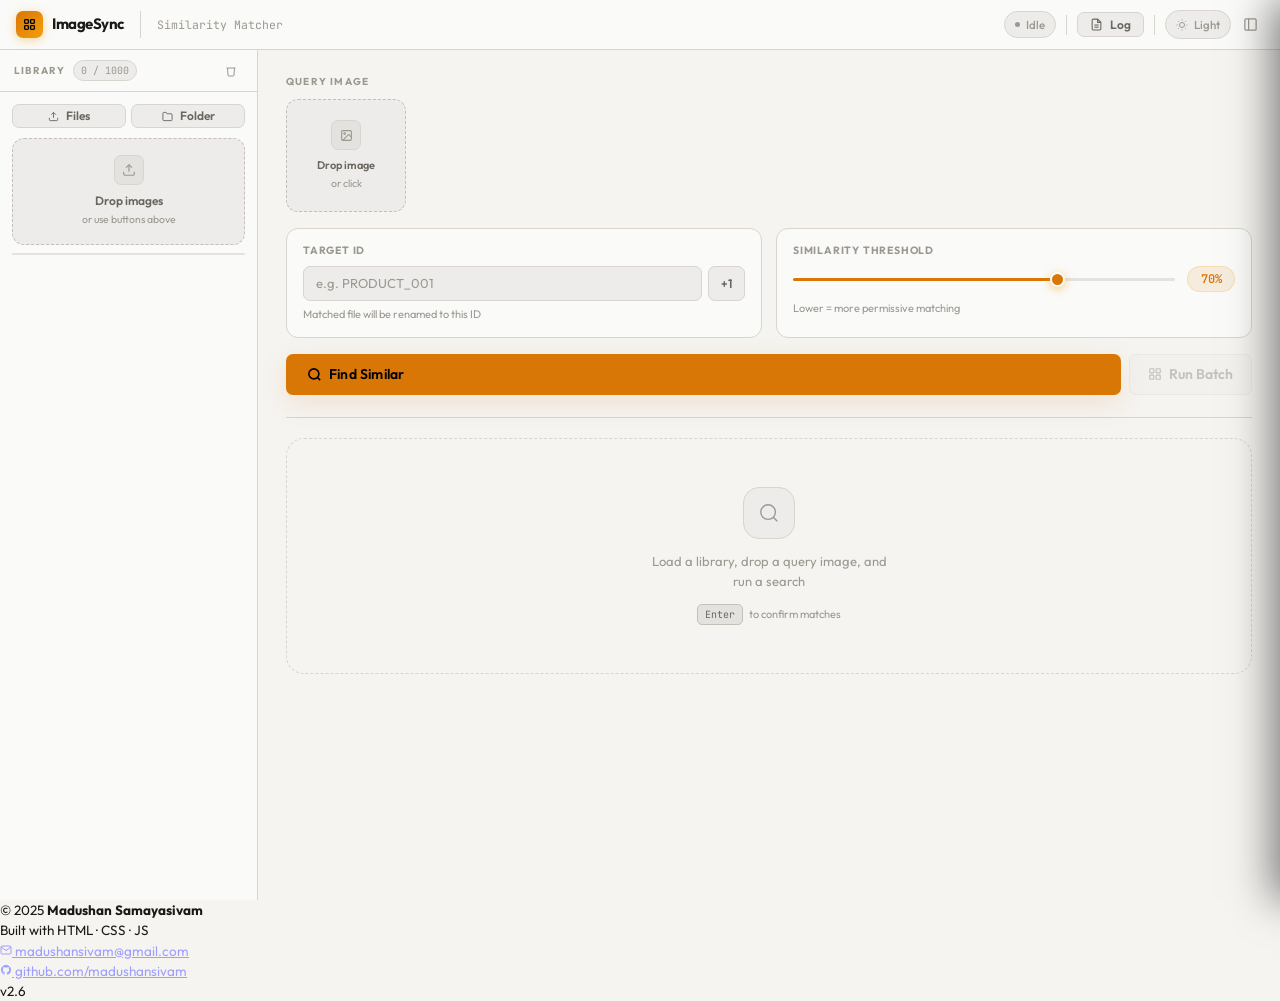
==== commit b6b896b8: "Add footer with contact and version information" ====
--- a/index.html
+++ b/index.html
@@ -554,7 +554,31 @@
   <div id="lightboxName"></div>
 </div>
 <div id="toastContainer"></div>
-
+<footer class="app-footer">
+  <div class="footer-left">
+    <span class="footer-copy">&copy; 2025 <strong>Madushan Samayasivam</strong></span>
+    <div class="footer-sep"></div>
+    <span class="footer-built">Built with <span>HTML &middot; CSS &middot; JS</span></span>
+  </div>
+  <div class="footer-right">
+    <a href="mailto:madushansivam@gmail.com" class="footer-link">
+      <svg width="12" height="12" viewBox="0 0 24 24" fill="none" stroke="currentColor" stroke-width="2">
+        <path d="M4 4h16c1.1 0 2 .9 2 2v12c0 1.1-.9 2-2 2H4c-1.1 0-2-.9-2-2V6c0-1.1.9-2 2-2z"/>
+        <polyline points="22,6 12,13 2,6"/>
+      </svg>
+      madushansivam@gmail.com
+    </a>
+    <div class="footer-sep"></div>
+    <a href="https://github.com/madushansivam/" target="_blank" rel="noopener" class="footer-link">
+      <svg width="12" height="12" viewBox="0 0 24 24" fill="currentColor">
+        <path d="M12 2C6.477 2 2 6.477 2 12c0 4.42 2.865 8.166 6.839 9.489.5.092.682-.217.682-.482 0-.237-.008-.866-.013-1.7-2.782.603-3.369-1.342-3.369-1.342-.454-1.155-1.11-1.462-1.11-1.462-.908-.62.069-.608.069-.608 1.003.07 1.531 1.03 1.531 1.03.892 1.529 2.341 1.087 2.91.832.092-.647.35-1.088.636-1.338-2.22-.253-4.555-1.11-4.555-4.943 0-1.091.39-1.984 1.029-2.683-.103-.253-.446-1.27.098-2.647 0 0 .84-.269 2.75 1.025A9.578 9.578 0 0112 6.836c.85.004 1.705.114 2.504.336 1.909-1.294 2.747-1.025 2.747-1.025.546 1.377.202 2.394.1 2.647.64.699 1.028 1.592 1.028 2.683 0 3.842-2.339 4.687-4.566 4.935.359.309.678.919.678 1.852 0 1.336-.012 2.415-.012 2.743 0 .267.18.578.688.48C19.138 20.163 22 16.418 22 12c0-5.523-4.477-10-10-10z"/>
+      </svg>
+      github.com/madushansivam
+    </a>
+    <div class="footer-sep"></div>
+    <span class="footer-version">v2.6</span>
+  </div>
+</footer>
 <script src="app.js"></script>
 </body>
 </html>
--- a/styles.css
+++ b/styles.css
@@ -0,0 +1,665 @@
+*,*::before,*::after{margin:0;padding:0;box-sizing:border-box}
+
+:root{
+  --bg:#0F0E13;--surface:#161520;--surface-2:#1E1D2A;--surface-3:#262535;
+  --border:#2A2938;--border-2:#38364C;
+  --text:#EAE8F2;--text-2:#8E8AA3;--text-3:#514E64;
+  --accent:#F59E0B;--accent-2:#FCD34D;--accent-dim:rgba(245,158,11,.11);
+  --success:#34D399;--success-bg:rgba(52,211,153,.1);
+  --warn:#FB923C;--warn-bg:rgba(251,146,60,.1);
+  --danger:#F87171;--danger-bg:rgba(248,113,113,.1);
+  --r-sm:4px;--r:7px;--r-lg:12px;--r-xl:18px;--r-2xl:24px;--r-pill:999px;
+  --sh-sm:0 1px 4px rgba(0,0,0,.5);--sh:0 4px 16px rgba(0,0,0,.6);
+  --sh-lg:0 16px 48px rgba(0,0,0,.8),0 4px 16px rgba(0,0,0,.4);
+  --sh-amber:0 8px 28px rgba(245,158,11,.2);
+  --topbar-h:50px;--sidebar-w:258px;
+  --ease:cubic-bezier(.4,0,.2,1);--t:.18s
+}
+[data-theme="light"]{
+  --bg:#F5F4F1;--surface:#FAFAF8;--surface-2:#EEECEA;--surface-3:#E4E2DE;
+  --border:#D8D5CE;--border-2:#C4C0B8;
+  --text:#1B1916;--text-2:#6B6660;--text-3:#9C9890;
+  --accent:#D97706;--accent-2:#F59E0B;--accent-dim:rgba(217,119,6,.1);
+  --success:#059669;--success-bg:rgba(5,150,105,.1);
+  --warn:#C2410C;--warn-bg:rgba(194,65,12,.1);
+  --danger:#DC2626;--danger-bg:rgba(220,38,38,.1);
+  --sh-sm:0 1px 3px rgba(0,0,0,.08);--sh:0 4px 16px rgba(0,0,0,.1);
+  --sh-lg:0 16px 48px rgba(0,0,0,.15),0 4px 16px rgba(0,0,0,.08);
+  --sh-amber:0 8px 28px rgba(217,119,6,.14)
+}
+
+html{color-scheme:dark}
+[data-theme="light"] html{color-scheme:light}
+
+body{
+  font-family:'Outfit',sans-serif;background:var(--bg);color:var(--text);
+  font-size:13.5px;line-height:1.5;height:100vh;overflow:hidden;
+  -webkit-font-smoothing:antialiased
+}
+
+.topbar{
+  height:var(--topbar-h);display:flex;align-items:center;padding:0 16px;gap:6px;
+  background:var(--surface);border-bottom:1px solid var(--border);
+  position:relative;z-index:100;flex-shrink:0
+}
+.brand{
+  display:flex;align-items:center;gap:9px;font-size:15px;font-weight:700;
+  color:var(--text);letter-spacing:-.5px;padding-right:16px;
+  border-right:1px solid var(--border);margin-right:4px;user-select:none;flex-shrink:0
+}
+.brand-icon{
+  width:27px;height:27px;
+  background:linear-gradient(135deg,var(--accent) 0%,var(--accent-2) 100%);
+  border-radius:7px;display:flex;align-items:center;justify-content:center;
+  box-shadow:0 2px 10px rgba(245,158,11,.38);flex-shrink:0
+}
+.brand-icon svg{color:#000}
+.topbar-tag{
+  font-size:11.5px;color:var(--text-3);
+  font-family:'JetBrains Mono',monospace;letter-spacing:0;padding:0 6px
+}
+.v-sep{width:1px;height:20px;background:var(--border);flex-shrink:0;margin:0 4px}
+.topbar-right{margin-left:auto;display:flex;align-items:center;gap:6px}
+
+.status-pill{
+  display:inline-flex;align-items:center;gap:6px;padding:4px 10px;
+  border-radius:var(--r-pill);font-size:11.5px;font-weight:500;
+  border:1px solid var(--border);background:var(--surface-2);color:var(--text-3);
+  transition:var(--t) var(--ease)
+}
+.status-pill .dot{width:5px;height:5px;border-radius:50%;background:var(--text-3);flex-shrink:0}
+.status-pill.busy{color:var(--accent);border-color:rgba(245,158,11,.25);background:var(--accent-dim)}
+.status-pill.busy .dot{background:var(--accent);animation:pulse 1s infinite}
+.status-pill.ok{color:var(--success);border-color:rgba(52,211,153,.25);background:var(--success-bg)}
+.status-pill.ok .dot{background:var(--success);animation:pulse 2s infinite}
+@keyframes pulse{0%,100%{opacity:1}50%{opacity:.25}}
+
+.workspace{display:flex;height:calc(100vh - var(--topbar-h));overflow:hidden}
+
+.sidebar{
+  width:var(--sidebar-w);flex-shrink:0;display:flex;flex-direction:column;
+  background:var(--surface);border-right:1px solid var(--border);
+  transition:width .25s var(--ease);overflow:hidden
+}
+.sidebar.collapsed{width:52px}
+.sidebar-head{
+  height:42px;display:flex;align-items:center;justify-content:space-between;
+  padding:0 14px;border-bottom:1px solid var(--border);flex-shrink:0
+}
+.sidebar-heading-txt{display:flex;align-items:center;gap:8px;overflow:hidden}
+.sidebar-title{
+  font-size:10px;font-weight:700;text-transform:uppercase;letter-spacing:1.2px;
+  color:var(--text-3);white-space:nowrap;transition:opacity .2s;overflow:hidden
+}
+.sidebar.collapsed .sidebar-title{opacity:0;width:0}
+.sidebar-badge{
+  font-family:'JetBrains Mono',monospace;font-size:10px;
+  padding:2px 7px;border-radius:var(--r-pill);
+  background:var(--surface-2);border:1px solid var(--border);color:var(--text-3);
+  white-space:nowrap;transition:opacity .2s;flex-shrink:0
+}
+.sidebar.collapsed .sidebar-badge{opacity:0;width:0;padding:0;border:none}
+.sidebar-body{flex:1;overflow-y:auto;padding:12px}
+.sidebar-body::-webkit-scrollbar{width:3px}
+.sidebar-body::-webkit-scrollbar-thumb{background:var(--border);border-radius:3px}
+.lib-actions{display:flex;gap:5px;margin-bottom:10px}
+.sidebar.collapsed .lib-actions{flex-direction:column}
+.sidebar.collapsed .lib-actions .btn-ghost span{display:none}
+
+.drop-zone{
+  border:1.5px dashed var(--border-2);border-radius:var(--r-lg);padding:16px 10px;
+  text-align:center;cursor:pointer;transition:var(--t) var(--ease);background:var(--surface-2)
+}
+.drop-zone:hover,.drop-zone.dragover{border-color:var(--accent);background:var(--accent-dim)}
+.drop-zone.dragover{box-shadow:0 0 0 3px rgba(245,158,11,.14)}
+.dz-icon{
+  width:30px;height:30px;margin:0 auto 7px;background:var(--surface-3);
+  border:1px solid var(--border);border-radius:var(--r);
+  display:flex;align-items:center;justify-content:center;color:var(--text-3);
+  transition:var(--t) var(--ease)
+}
+.drop-zone:hover .dz-icon,.drop-zone.dragover .dz-icon{
+  background:var(--accent-dim);border-color:rgba(245,158,11,.4);color:var(--accent)
+}
+.dz-label{font-size:12px;font-weight:600;color:var(--text-2)}
+.dz-sub{font-size:10.5px;color:var(--text-3);margin-top:2px}
+
+.progress-wrap{margin:8px 0}
+.progress-bar{height:2px;background:var(--surface-3);border-radius:2px;overflow:hidden}
+.progress-fill{
+  height:100%;background:linear-gradient(90deg,var(--accent),var(--accent-2));
+  width:0%;transition:width .2s ease;border-radius:2px
+}
+.progress-label{
+  font-size:10px;color:var(--text-3);margin-top:4px;
+  font-family:'JetBrains Mono',monospace;text-align:center
+}
+
+.thumb-grid{display:grid;grid-template-columns:repeat(3,1fr);gap:5px;margin-top:10px}
+.sidebar.collapsed .thumb-grid,.sidebar.collapsed .drop-zone,.sidebar.collapsed .lib-drop-wrap{display:none}
+.thumb{
+  aspect-ratio:1;border-radius:var(--r);overflow:hidden;position:relative;
+  cursor:pointer;border:1px solid var(--border);background:var(--surface-2);
+  transition:var(--t) var(--ease)
+}
+.thumb:hover{border-color:var(--accent)}
+.thumb img{width:100%;height:100%;object-fit:cover;display:block;transition:transform .3s ease}
+.thumb:hover img{transform:scale(1.09)}
+.thumb-del{
+  position:absolute;top:4px;right:4px;width:16px;height:16px;
+  background:rgba(0,0,0,.75);color:var(--danger);border-radius:4px;
+  display:none;align-items:center;justify-content:center;font-size:8px;font-weight:900;
+  cursor:pointer;z-index:3;backdrop-filter:blur(4px);transition:var(--t) var(--ease)
+}
+.thumb:hover .thumb-del{display:flex}
+.thumb-del:hover{background:var(--danger);color:#fff}
+
+.main{flex:1;display:flex;flex-direction:column;overflow:hidden;background:var(--bg)}
+.main-body{flex:1;overflow-y:auto;padding:24px 28px}
+.main-body::-webkit-scrollbar{width:5px}
+.main-body::-webkit-scrollbar-thumb{background:var(--border);border-radius:3px}
+
+.section-label{
+  font-size:10px;font-weight:700;text-transform:uppercase;letter-spacing:1.2px;
+  color:var(--text-3);margin-bottom:10px
+}
+
+.controls-row{display:grid;grid-template-columns:1fr 1fr;gap:14px;margin-bottom:16px}
+.ctrl-card{background:var(--surface);border:1px solid var(--border);border-radius:var(--r-lg);padding:14px 16px}
+
+.query-row{display:flex;gap:12px;align-items:flex-start;margin-bottom:16px}
+.query-drop-wrap{flex:0 0 120px}
+.query-img-wrap{flex:0 0 120px;position:relative}
+#queryPreviewImg{
+  width:120px;height:120px;object-fit:contain;border-radius:var(--r-lg);
+  border:1px solid var(--border);background:var(--surface-2);
+  display:block;cursor:zoom-in;transition:var(--t) var(--ease)
+}
+#queryPreviewImg:hover{border-color:var(--accent)}
+.query-drop-replace{
+  position:absolute;bottom:6px;left:50%;transform:translateX(-50%);
+  font-size:9.5px;font-weight:600;color:var(--text-3);
+  background:rgba(0,0,0,.7);padding:3px 8px;border-radius:var(--r-pill);
+  white-space:nowrap;opacity:0;transition:opacity .15s;pointer-events:none;
+  backdrop-filter:blur(4px)
+}
+.query-img-wrap:hover .query-drop-replace{opacity:1}
+.query-meta{flex:1;padding-top:2px}
+.query-filename{font-family:'JetBrains Mono',monospace;font-size:11px;color:var(--text-2);margin-bottom:6px;word-break:break-all}
+.query-size{font-size:11px;color:var(--text-3);margin-bottom:8px}
+
+.queue-section{margin-bottom:14px}
+.queue-head{display:flex;align-items:center;justify-content:space-between;margin-bottom:6px}
+.queue-count-lbl{font-size:11px;font-weight:600;color:var(--text-3);text-transform:uppercase;letter-spacing:.8px}
+.queue-list{display:flex;flex-direction:column;gap:4px}
+.queue-item{
+  display:flex;align-items:center;gap:8px;background:var(--surface);
+  border:1px solid var(--border);border-radius:var(--r);padding:6px 8px;
+  animation:slideIn .16s ease
+}
+@keyframes slideIn{from{opacity:0;transform:translateX(-6px)}to{opacity:1;transform:none}}
+.queue-item-img{width:28px;height:28px;border-radius:5px;object-fit:cover;border:1px solid var(--border);flex-shrink:0}
+.queue-item-name{flex:1;color:var(--text-2);font-family:'JetBrains Mono',monospace;font-size:9.5px;overflow:hidden;text-overflow:ellipsis;white-space:nowrap}
+
+.field-label{
+  display:block;font-size:10.5px;font-weight:700;text-transform:uppercase;
+  letter-spacing:.8px;color:var(--text-3);margin-bottom:7px
+}
+.id-row{display:flex;gap:6px}
+.id-row input{flex:1}
+input[type="text"]{
+  width:100%;padding:8px 12px;background:var(--surface-2);
+  border:1px solid var(--border);border-radius:var(--r);color:var(--text);
+  font-size:13px;font-family:'JetBrains Mono',monospace;
+  transition:var(--t) var(--ease);-webkit-appearance:none
+}
+input[type="text"]:focus{
+  outline:none;border-color:var(--accent);
+  box-shadow:0 0 0 3px rgba(245,158,11,.14);background:var(--surface-3)
+}
+input[type="text"]::placeholder{color:var(--text-3);font-family:'Outfit',sans-serif}
+.field-hint{font-size:11px;color:var(--text-3);margin-top:5px}
+.field-error{font-size:11px;color:var(--danger);margin-top:5px;font-weight:600}
+
+.slider-row{display:flex;align-items:center;gap:12px}
+input[type="range"]{
+  flex:1;-webkit-appearance:none;height:3px;
+  background:linear-gradient(to right,var(--accent) var(--pct,70%),var(--surface-3) var(--pct,70%));
+  border-radius:2px;outline:none;border:none;cursor:pointer
+}
+input[type="range"]::-webkit-slider-thumb{
+  -webkit-appearance:none;width:15px;height:15px;border-radius:50%;
+  background:var(--accent);border:2.5px solid var(--surface);
+  box-shadow:0 2px 8px rgba(245,158,11,.5);cursor:pointer;transition:transform .15s
+}
+input[type="range"]::-webkit-slider-thumb:hover{transform:scale(1.2)}
+.slider-val{
+  font-family:'JetBrains Mono',monospace;font-size:12px;font-weight:600;color:var(--accent);
+  background:var(--accent-dim);padding:3px 10px;border-radius:var(--r-pill);
+  border:1px solid rgba(245,158,11,.2);min-width:48px;text-align:center
+}
+
+.btn{
+  display:inline-flex;align-items:center;gap:7px;padding:8px 16px;
+  border-radius:var(--r);font-size:13px;font-weight:600;font-family:'Outfit',sans-serif;
+  cursor:pointer;border:1px solid transparent;transition:var(--t) var(--ease);
+  line-height:1;white-space:nowrap;user-select:none
+}
+.btn:disabled{opacity:.35;cursor:not-allowed}
+.btn-primary{background:var(--accent);color:#000;box-shadow:var(--sh-amber)}
+.btn-primary:not(:disabled):hover{background:var(--accent-2);transform:translateY(-1px);box-shadow:0 12px 36px rgba(245,158,11,.3)}
+.btn-primary:not(:disabled):active{transform:translateY(0)}
+.btn-ghost{background:var(--surface-2);color:var(--text-2);border-color:var(--border)}
+.btn-ghost:not(:disabled):hover{background:var(--surface-3);color:var(--text);border-color:var(--border-2)}
+.btn-success{background:var(--success);color:#000}
+.btn-success:not(:disabled):hover{opacity:.88;transform:translateY(-1px)}
+.btn-danger{background:var(--danger);color:#fff}
+.btn-danger:not(:disabled):hover{opacity:.88;transform:translateY(-1px)}
+.btn-sm{padding:5px 12px;font-size:12px}
+.btn-xs{padding:3px 9px;font-size:11px}
+.btn-icon{
+  padding:6px;background:transparent;border:none;color:var(--text-3);cursor:pointer;
+  border-radius:var(--r);transition:var(--t) var(--ease);display:flex;align-items:center
+}
+.btn-icon:hover{background:var(--surface-2);color:var(--text)}
+.w-full{width:100%;justify-content:center}
+
+.find-action{margin-bottom:22px}
+.find-btn{width:100%;padding:12px 20px;font-size:14px;letter-spacing:.2px}
+.divider{border:none;border-top:1px solid var(--border);margin:20px 0}
+
+.results-empty{
+  display:flex;flex-direction:column;align-items:center;justify-content:center;
+  min-height:200px;color:var(--text-3);text-align:center;gap:12px;
+  border:1.5px dashed var(--border);border-radius:var(--r-xl);padding:48px 24px;
+  animation:fadeUp .3s ease
+}
+@keyframes fadeUp{from{opacity:0;transform:translateY(10px)}to{opacity:1;transform:none}}
+.results-empty-icon{
+  width:52px;height:52px;background:var(--surface-2);border:1px solid var(--border);
+  border-radius:16px;display:flex;align-items:center;justify-content:center;color:var(--text-3)
+}
+.results-empty p{font-size:13px;color:var(--text-3);max-width:240px;line-height:1.6}
+.hint-row{display:flex;gap:6px;align-items:center}
+.kbd{
+  display:inline-flex;padding:2px 7px;background:var(--surface-3);
+  border:1px solid var(--border-2);border-radius:5px;
+  font-size:10px;font-family:'JetBrains Mono',monospace;color:var(--text-2)
+}
+
+.compare-panel{
+  background:var(--surface);border:1px solid var(--border);border-radius:var(--r-xl);
+  padding:16px;animation:fadeUp .25s ease
+}
+.compare-inner{display:grid;grid-template-columns:160px 1fr;gap:16px}
+.cmp-img-wrap{display:flex;flex-direction:column;gap:6px}
+.cmp-img{
+  width:100%;aspect-ratio:1;object-fit:contain;border-radius:var(--r-lg);
+  border:1px solid var(--border);background:var(--surface-2);
+  cursor:zoom-in;display:block;transition:var(--t) var(--ease)
+}
+.cmp-img:hover{border-color:var(--accent)}
+.cmp-label{font-size:9.5px;font-weight:700;text-transform:uppercase;letter-spacing:.9px;color:var(--text-3)}
+.cmp-filename{font-family:'JetBrains Mono',monospace;font-size:10px;color:var(--text-3);overflow:hidden;text-overflow:ellipsis;white-space:nowrap}
+.cmp-size{font-size:10px;color:var(--text-3)}
+.match-results{display:flex;flex-direction:column;gap:10px}
+.match-results-header{display:flex;align-items:center;justify-content:space-between}
+.match-results-title{font-size:13px;font-weight:700;color:var(--text)}
+.matches-grid{display:grid;grid-template-columns:repeat(auto-fill,minmax(122px,1fr));gap:7px}
+.match-card{
+  border:1.5px solid var(--border);border-radius:var(--r-lg);overflow:hidden;
+  cursor:pointer;transition:var(--t) var(--ease);background:var(--surface-2);position:relative
+}
+.match-card:hover{border-color:var(--accent);transform:translateY(-2px);box-shadow:var(--sh-amber)}
+.match-card.selected{border-color:var(--accent);box-shadow:0 0 0 3px var(--accent-dim)}
+.match-card-img{width:100%;aspect-ratio:1;object-fit:cover;display:block}
+.match-card-body{padding:6px 8px 8px}
+.match-card-name{font-size:9px;color:var(--text-2);white-space:nowrap;overflow:hidden;text-overflow:ellipsis;font-family:'JetBrains Mono',monospace;margin-bottom:5px}
+.match-card-check{
+  position:absolute;top:6px;right:6px;width:17px;height:17px;
+  border-radius:50%;border:2px solid rgba(255,255,255,.5);
+  background:rgba(0,0,0,.4);backdrop-filter:blur(4px);transition:var(--t) var(--ease)
+}
+.match-card.selected .match-card-check{background:var(--accent);border-color:transparent}
+.match-card.selected .match-card-check::after{
+  content:'';position:absolute;top:1.5px;left:4px;width:5px;height:8px;
+  border:2px solid #000;border-top:none;border-left:none;transform:rotate(45deg)
+}
+.rename-preview{
+  display:flex;align-items:center;gap:8px;padding:8px 12px;
+  background:var(--surface-2);border:1px solid var(--border);border-radius:var(--r);
+  flex-wrap:wrap;margin-top:10px
+}
+.rename-from{font-family:'JetBrains Mono',monospace;font-size:10px;color:var(--text-3)}
+.rename-arrow{color:var(--accent);font-weight:700;font-size:13px}
+.rename-to{font-family:'JetBrains Mono',monospace;font-size:10px;color:var(--accent);font-weight:700}
+
+.badge{
+  display:inline-flex;align-items:center;padding:2px 7px;border-radius:var(--r-pill);
+  font-size:10px;font-weight:700;font-family:'JetBrains Mono',monospace
+}
+.badge-high{background:var(--success-bg);color:var(--success)}
+.badge-medium{background:var(--warn-bg);color:var(--warn)}
+.badge-low{background:var(--danger-bg);color:var(--danger)}
+.badge-success{background:var(--success-bg);color:var(--success)}
+.badge-error{background:var(--danger-bg);color:var(--danger)}
+.score-ring-wrap{display:flex;align-items:center;gap:8px}
+
+.log-backdrop{
+  display:none;position:fixed;inset:0;background:rgba(0,0,0,.55);
+  z-index:200;backdrop-filter:blur(5px)
+}
+.log-backdrop.active{display:block;animation:fadeIn .2s ease}
+@keyframes fadeIn{from{opacity:0}to{opacity:1}}
+.log-drawer{
+  position:fixed;top:0;right:0;width:440px;height:100vh;
+  background:var(--surface);border-left:1px solid var(--border);
+  z-index:201;display:flex;flex-direction:column;
+  transform:translateX(100%);transition:transform .28s var(--ease);
+  box-shadow:-8px 0 40px rgba(0,0,0,.5)
+}
+.log-drawer.open{transform:translateX(0)}
+.log-drawer-head{
+  height:50px;display:flex;align-items:center;justify-content:space-between;
+  padding:0 16px;border-bottom:1px solid var(--border);flex-shrink:0
+}
+.log-drawer-title{font-size:14px;font-weight:700;color:var(--text)}
+.log-drawer-actions{display:flex;gap:4px}
+.log-drawer-body{flex:1;overflow-y:auto}
+.log-drawer-body::-webkit-scrollbar{width:3px}
+.log-drawer-body::-webkit-scrollbar-thumb{background:var(--border);border-radius:3px}
+.log-table{width:100%;border-collapse:collapse;font-size:11.5px}
+.log-table thead{position:sticky;top:0;z-index:1}
+.log-table thead tr{background:var(--surface-2)}
+.log-table th{
+  padding:8px 12px;text-align:left;font-size:9.5px;font-weight:700;
+  text-transform:uppercase;letter-spacing:.8px;color:var(--text-3);
+  border-bottom:1px solid var(--border)
+}
+.log-table td{padding:8px 12px;border-bottom:1px solid var(--border);color:var(--text-2);vertical-align:middle}
+.log-table td.mono{font-family:'JetBrains Mono',monospace;font-size:10px;color:var(--text)}
+.log-table tr:hover td{background:var(--surface-2)}
+.log-empty{padding:52px 24px;text-align:center;color:var(--text-3);font-size:13px;line-height:1.6}
+.log-empty-icon{width:44px;height:44px;margin:0 auto 12px;background:var(--surface-2);border:1px solid var(--border);border-radius:12px;display:flex;align-items:center;justify-content:center;color:var(--text-3)}
+
+.overlay{
+  display:none;position:fixed;inset:0;background:rgba(0,0,0,.75);
+  z-index:500;align-items:center;justify-content:center;
+  backdrop-filter:blur(10px);padding:20px
+}
+.overlay.active{display:flex;animation:fadeIn .2s ease}
+.modal{
+  background:var(--surface);border:1px solid var(--border);border-radius:var(--r-2xl);
+  box-shadow:var(--sh-lg);animation:scaleIn .22s cubic-bezier(.34,1.56,.64,1);
+  max-width:96vw;max-height:90vh;display:flex;flex-direction:column;overflow:hidden
+}
+@keyframes scaleIn{from{transform:scale(.95);opacity:0}to{transform:scale(1);opacity:1}}
+.modal-head{
+  padding:20px 22px 16px;border-bottom:1px solid var(--border);
+  display:flex;align-items:center;justify-content:space-between;flex-shrink:0
+}
+.modal-title{font-size:16px;font-weight:700;color:var(--text)}
+.modal-body{padding:20px 22px;overflow-y:auto;flex:1}
+.modal-foot{
+  padding:14px 22px;border-top:1px solid var(--border);
+  display:flex;justify-content:flex-end;gap:8px;flex-shrink:0;
+  background:var(--surface-2)
+}
+.cmp-grid{display:grid;grid-template-columns:1fr 1fr;gap:20px;margin-bottom:16px}
+.cmp-full-img{
+  width:100%;max-height:220px;object-fit:contain;border-radius:var(--r-lg);
+  border:1px solid var(--border);background:var(--surface-2);display:block;margin-bottom:10px
+}
+.cmp-sec-label{font-size:10px;font-weight:700;text-transform:uppercase;letter-spacing:.8px;color:var(--text-3);margin-bottom:8px}
+.cmp-meta{display:flex;flex-direction:column;gap:5px}
+.cmp-meta-row{display:flex;gap:8px;font-size:11px}
+.cmp-meta-row span:first-child{color:var(--text-3);width:52px;flex-shrink:0}
+.cmp-meta-row span:last-child{color:var(--text);font-family:'JetBrains Mono',monospace;font-size:10px}
+
+.folder-pick-box{
+  border:1.5px dashed var(--border-2);border-radius:var(--r-lg);padding:22px;
+  text-align:center;cursor:pointer;background:var(--surface-2);
+  transition:var(--t) var(--ease);margin-bottom:14px
+}
+.folder-pick-box:hover{border-color:var(--accent);background:var(--accent-dim)}
+.folder-pick-box.selected{border-style:solid;border-color:var(--success);background:var(--success-bg)}
+.folder-pick-icon{
+  width:42px;height:42px;margin:0 auto 10px;background:var(--surface-3);
+  border:1px solid var(--border);border-radius:12px;
+  display:flex;align-items:center;justify-content:center;color:var(--text-3);
+  transition:var(--t) var(--ease)
+}
+.folder-pick-box:hover .folder-pick-icon{background:var(--accent-dim);border-color:rgba(245,158,11,.4);color:var(--accent)}
+.folder-selected-icon{background:var(--success-bg)!important;border-color:var(--success)!important;color:var(--success)!important}
+.folder-pick-name{font-size:13px;font-weight:600;color:var(--text);margin-bottom:3px;font-family:'JetBrains Mono',monospace}
+.folder-pick-sub{font-size:12px;color:var(--text-3)}
+.folder-pick-box.selected .folder-pick-sub{color:var(--success)}
+.save-status-box{background:var(--surface-2);border:1px solid var(--border);border-radius:var(--r-lg);padding:12px}
+.save-status-row{
+  display:flex;align-items:center;justify-content:space-between;
+  padding:6px 0;border-bottom:1px solid var(--border);font-size:11px
+}
+.save-status-row:last-child{border-bottom:none}
+.save-status-file{font-family:'JetBrains Mono',monospace;font-size:10px;color:var(--text)}
+.save-status-state{display:flex;align-items:center;gap:5px}
+.notice{
+  display:flex;align-items:flex-start;gap:8px;padding:10px 12px;
+  border-radius:var(--r);font-size:12px;margin-bottom:14px;line-height:1.5
+}
+.notice-info{background:var(--accent-dim);color:var(--accent);border:1px solid rgba(245,158,11,.2)}
+.notice-warn{background:var(--warn-bg);color:var(--warn);border:1px solid rgba(251,146,60,.2)}
+
+#lightbox{
+  display:none;position:fixed;inset:0;background:rgba(0,0,0,.94);
+  z-index:2000;align-items:center;justify-content:center;
+  cursor:zoom-out;backdrop-filter:blur(14px)
+}
+#lightbox.active{display:flex;animation:fadeIn .18s ease}
+#lightboxImg{
+  max-width:88vw;max-height:86vh;border-radius:var(--r-xl);
+  box-shadow:0 32px 80px rgba(0,0,0,.9);
+  animation:scaleIn .2s cubic-bezier(.34,1.56,.64,1)
+}
+#lightboxName{
+  position:fixed;bottom:24px;left:50%;transform:translateX(-50%);
+  background:rgba(0,0,0,.7);color:#fff;font-size:11px;
+  font-family:'JetBrains Mono',monospace;padding:6px 16px;
+  border-radius:var(--r-pill);backdrop-filter:blur(10px);
+  border:1px solid rgba(255,255,255,.1)
+}
+
+#toastContainer{
+  position:fixed;bottom:20px;left:50%;transform:translateX(-50%);
+  display:flex;flex-direction:column;gap:7px;
+  z-index:9999;pointer-events:none;align-items:center
+}
+.toast{
+  display:flex;align-items:center;gap:9px;padding:10px 16px;
+  border-radius:var(--r-lg);font-size:13px;font-weight:500;
+  box-shadow:var(--sh-lg);pointer-events:all;
+  animation:toastIn .22s cubic-bezier(.34,1.56,.64,1);
+  border:1px solid transparent;max-width:380px;backdrop-filter:blur(20px)
+}
+@keyframes toastIn{from{opacity:0;transform:translateY(10px) scale(.96)}to{opacity:1;transform:none}}
+.toast-out{animation:toastOut .2s ease forwards}
+@keyframes toastOut{to{opacity:0;transform:translateY(6px) scale(.96)}}
+.toast-success{background:rgba(52,211,153,.12);color:var(--success);border-color:rgba(52,211,153,.22)}
+.toast-error{background:rgba(248,113,113,.12);color:var(--danger);border-color:rgba(248,113,113,.22)}
+.toast-warn{background:rgba(251,146,60,.12);color:var(--warn);border-color:rgba(251,146,60,.22)}
+.toast-info{background:rgba(245,158,11,.1);color:var(--accent);border-color:rgba(245,158,11,.2)}
+
+.theme-btn{
+  display:flex;align-items:center;gap:6px;padding:5px 10px;border-radius:var(--r-pill);
+  background:var(--surface-2);border:1px solid var(--border);cursor:pointer;
+  font-size:11.5px;color:var(--text-3);font-family:'Outfit',sans-serif;font-weight:500;
+  transition:var(--t) var(--ease);user-select:none
+}
+.theme-btn:hover{border-color:var(--border-2);color:var(--text-2)}
+
+.hidden{display:none!important}
+.spinning{animation:spin .7s linear infinite}
+@keyframes spin{to{transform:rotate(360deg)}}
+.mt-2{margin-top:10px}
+.no-match-panel{
+  background:var(--surface);border:1px solid var(--border);border-radius:var(--r-xl);
+  padding:20px;animation:fadeUp .25s ease
+}
+
+.find-action-row{display:flex;gap:8px}
+.find-action-row .find-btn{flex:1}
+.batch-run-btn{
+  flex:0 0 auto;padding:12px 18px;font-size:14px;
+  background:var(--surface-2);color:var(--text-2);border:1px solid var(--border);
+  border-radius:var(--r);font-weight:600;font-family:'Outfit',sans-serif;
+  cursor:pointer;display:flex;align-items:center;gap:7px;
+  transition:var(--t) var(--ease);white-space:nowrap;line-height:1
+}
+.batch-run-btn:not(:disabled):hover{background:var(--surface-3);color:var(--text);border-color:var(--border-2)}
+.batch-run-btn:disabled{opacity:.35;cursor:not-allowed}
+.batch-run-btn.active{
+  background:linear-gradient(135deg,rgba(245,158,11,.15),rgba(245,158,11,.05));
+  color:var(--accent);border-color:rgba(245,158,11,.35)
+}
+.batch-overlay{
+  display:none;position:fixed;inset:0;background:rgba(0,0,0,.82);
+  z-index:600;backdrop-filter:blur(12px);flex-direction:column
+}
+.batch-overlay.active{display:flex;animation:fadeIn .2s ease}
+.batch-shell{
+  display:flex;flex-direction:column;height:100vh;
+  max-width:1100px;margin:0 auto;width:100%;padding:0
+}
+.batch-head{
+  height:56px;display:flex;align-items:center;justify-content:space-between;
+  padding:0 24px;border-bottom:1px solid var(--border);
+  background:var(--surface);flex-shrink:0
+}
+.batch-head-left{display:flex;align-items:center;gap:12px}
+.batch-head-title{font-size:15px;font-weight:700;color:var(--text)}
+.batch-progress-wrap{flex:1;max-width:300px;display:flex;flex-direction:column;gap:4px}
+.batch-progress-bar{height:3px;background:var(--surface-3);border-radius:2px;overflow:hidden}
+.batch-progress-fill{height:100%;background:linear-gradient(90deg,var(--accent),var(--accent-2));width:0%;transition:width .15s ease;border-radius:2px}
+.batch-progress-lbl{font-size:10px;color:var(--text-3);font-family:'JetBrains Mono',monospace}
+.batch-head-right{display:flex;align-items:center;gap:8px}
+.batch-summary-bar{
+  display:flex;align-items:center;gap:16px;padding:10px 24px;
+  background:var(--surface-2);border-bottom:1px solid var(--border);
+  flex-shrink:0;flex-wrap:wrap
+}
+.batch-stat{display:flex;align-items:center;gap:6px;font-size:11.5px}
+.batch-stat-dot{width:7px;height:7px;border-radius:50%;flex-shrink:0}
+.batch-stat-num{font-weight:700;font-family:'JetBrains Mono',monospace}
+.batch-stat-lbl{color:var(--text-3)}
+.batch-controls{
+  display:flex;align-items:center;gap:8px;padding:10px 24px;
+  background:var(--surface);border-bottom:1px solid var(--border);flex-shrink:0
+}
+.batch-select-all{display:flex;align-items:center;gap:7px;cursor:pointer;user-select:none;font-size:12px;color:var(--text-2)}
+.batch-select-all input[type=checkbox]{width:14px;height:14px;accent-color:var(--accent);cursor:pointer}
+.batch-filter{display:flex;gap:4px;margin-left:auto}
+.batch-filter-btn{
+  padding:4px 10px;border-radius:var(--r-pill);font-size:11px;font-weight:600;
+  cursor:pointer;border:1px solid var(--border);background:var(--surface-2);
+  color:var(--text-3);transition:var(--t) var(--ease)
+}
+.batch-filter-btn.active{background:var(--accent-dim);border-color:rgba(245,158,11,.35);color:var(--accent)}
+.batch-body{flex:1;overflow-y:auto;background:var(--bg)}
+.batch-body::-webkit-scrollbar{width:5px}
+.batch-body::-webkit-scrollbar-thumb{background:var(--border);border-radius:3px}
+.batch-table{width:100%;border-collapse:collapse}
+.batch-table thead{position:sticky;top:0;z-index:5}
+.batch-table thead tr{background:var(--surface-2)}
+.batch-table th{
+  padding:9px 14px;text-align:left;font-size:9.5px;font-weight:700;
+  text-transform:uppercase;letter-spacing:.8px;color:var(--text-3);
+  border-bottom:1px solid var(--border)
+}
+.batch-table th:first-child{width:38px;text-align:center}
+.batch-row{border-bottom:1px solid var(--border);transition:background .1s}
+.batch-row:hover td{background:var(--surface)}
+.batch-row.no-match td{opacity:.6}
+.batch-row.no-match:hover td{background:rgba(248,113,113,.04)}
+.batch-row.selected td{background:rgba(245,158,11,.04)}
+.batch-table td{padding:10px 14px;vertical-align:middle}
+.batch-table td:first-child{text-align:center;width:38px}
+.batch-cb{width:14px;height:14px;accent-color:var(--accent);cursor:pointer}
+.batch-thumb-cell{display:flex;align-items:center;gap:8px}
+.batch-thumb{
+  width:44px;height:44px;border-radius:var(--r);object-fit:cover;
+  border:1px solid var(--border);background:var(--surface-2);flex-shrink:0;cursor:zoom-in
+}
+.batch-thumb:hover{border-color:var(--accent)}
+.batch-fname{font-family:'JetBrains Mono',monospace;font-size:10px;color:var(--text-2);
+  overflow:hidden;text-overflow:ellipsis;white-space:nowrap;max-width:130px}
+.batch-arrow{color:var(--accent);font-size:18px;font-weight:700;padding:0 4px;flex-shrink:0}
+.batch-no-match-tag{
+  font-size:10px;font-weight:700;color:var(--danger);
+  background:var(--danger-bg);padding:3px 8px;border-radius:var(--r-pill);
+  border:1px solid rgba(248,113,113,.2);white-space:nowrap
+}
+.batch-id-input{
+  width:100%;padding:6px 10px;background:var(--surface-2);
+  border:1px solid var(--border);border-radius:var(--r);color:var(--text);
+  font-size:11px;font-family:'JetBrains Mono',monospace;
+  transition:var(--t) var(--ease);min-width:130px
+}
+.batch-id-input:focus{
+  outline:none;border-color:var(--accent);
+  box-shadow:0 0 0 3px rgba(245,158,11,.12);background:var(--surface-3)
+}
+.batch-id-input:disabled{opacity:.4;cursor:not-allowed}
+.batch-status-icon{display:flex;align-items:center;gap:5px;font-size:11px;white-space:nowrap}
+.batch-foot{
+  padding:14px 24px;border-top:1px solid var(--border);
+  display:flex;align-items:center;justify-content:space-between;
+  background:var(--surface);flex-shrink:0;gap:12px;flex-wrap:wrap
+}
+.batch-foot-left{display:flex;align-items:center;gap:8px;font-size:12px;color:var(--text-3)}
+.batch-foot-right{display:flex;align-items:center;gap:8px}
+
+.resize-section{
+  margin-top:16px;padding-top:14px;border-top:1px solid var(--border)
+}
+.resize-opts{
+  display:flex;flex-wrap:wrap;gap:6px;margin-top:8px
+}
+.resize-opt{
+  padding:5px 13px;border-radius:var(--r-pill);font-size:12px;font-weight:600;
+  border:1.5px solid var(--border);background:var(--surface-2);color:var(--text-2);
+  cursor:pointer;transition:var(--t) var(--ease);user-select:none;line-height:1.4
+}
+.resize-opt:hover{border-color:var(--border-2);color:var(--text);background:var(--surface-3)}
+.resize-opt.active{
+  border-color:var(--accent);background:var(--accent-dim);color:var(--accent)
+}
+.resize-custom-row{
+  display:flex;align-items:center;gap:9px;margin-top:10px;
+  padding:10px 12px;background:var(--surface-2);border:1px solid var(--border);
+  border-radius:var(--r);animation:fadeUp .15s ease
+}
+.resize-custom-row input[type="number"]{
+  width:80px;padding:6px 10px;background:var(--surface-3);
+  border:1px solid var(--border);border-radius:var(--r);color:var(--text);
+  font-size:13px;font-family:'JetBrains Mono',monospace;
+  transition:var(--t) var(--ease);-webkit-appearance:none
+}
+.resize-custom-row input[type="number"]:focus{
+  outline:none;border-color:var(--accent);
+  box-shadow:0 0 0 3px rgba(245,158,11,.14)
+}
+.resize-hint{
+  font-size:10.5px;color:var(--text-3);margin-top:8px;
+  display:flex;align-items:center;gap:5px;line-height:1.5
+}
+
+@media(max-width:880px){:root{--sidebar-w:200px}}
+@media(max-width:640px){
+  body{overflow:auto}
+  .workspace{flex-direction:column;height:auto}
+  .sidebar{width:100%!important;height:auto;border-right:none;border-bottom:1px solid var(--border)}
+  .main-body{padding:16px}
+  .controls-row{grid-template-columns:1fr}
+  .compare-inner{grid-template-columns:1fr}
+  .cmp-grid{grid-template-columns:1fr}
+  .log-drawer{width:100vw}
+}
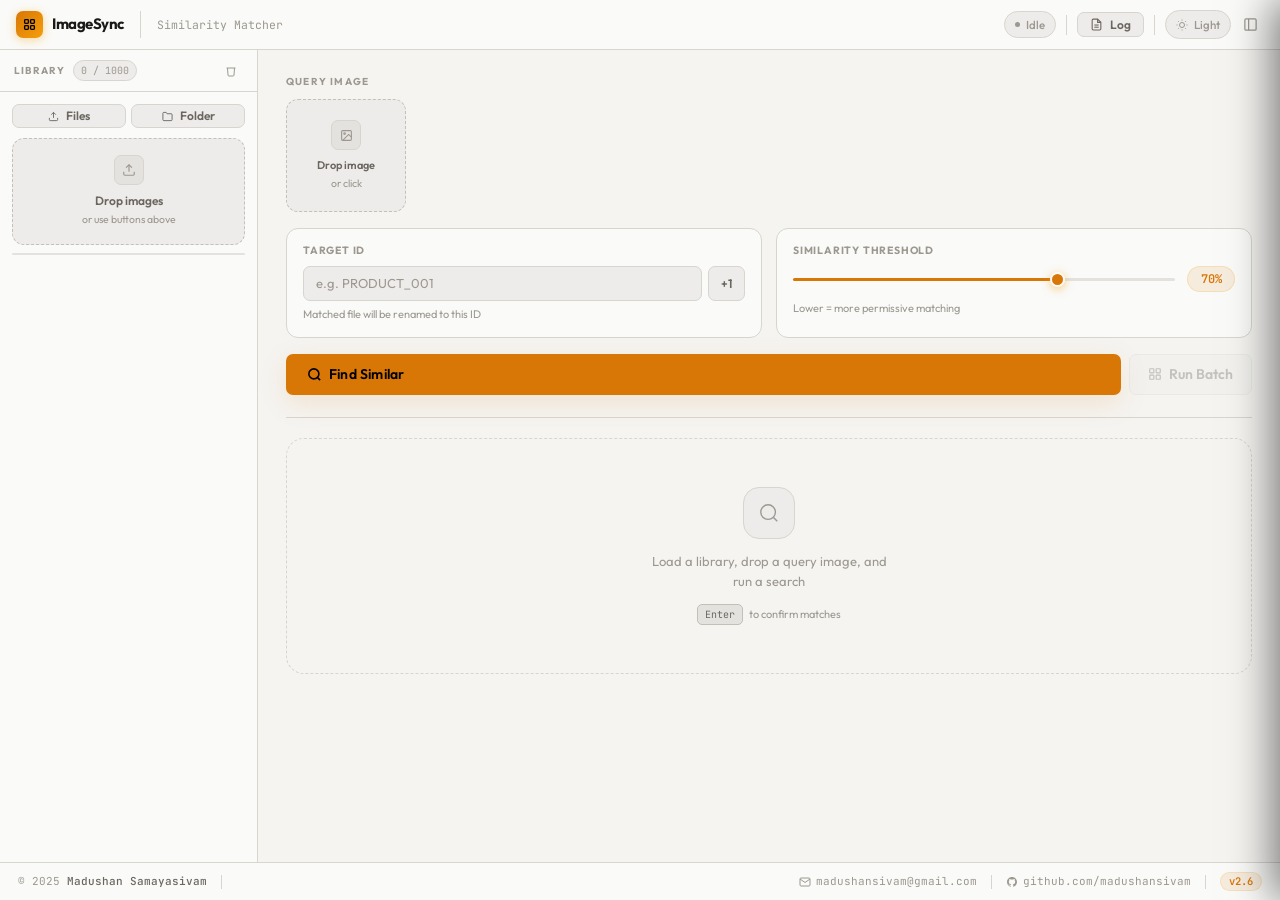
==== commit 755ae172: "Update index.html" ====
--- a/index.html
+++ b/index.html
@@ -558,7 +558,6 @@
   <div class="footer-left">
     <span class="footer-copy">&copy; 2025 <strong>Madushan Samayasivam</strong></span>
     <div class="footer-sep"></div>
-    <span class="footer-built">Built with <span>HTML &middot; CSS &middot; JS</span></span>
   </div>
   <div class="footer-right">
     <a href="mailto:madushansivam@gmail.com" class="footer-link">
--- a/styles.css
+++ b/styles.css
@@ -663,3 +663,31 @@
   .cmp-grid{grid-template-columns:1fr}
   .log-drawer{width:100vw}
 }
+
+/* Footer */
+:root { --footer-h: 38px; }
+.workspace { height: calc(100vh - var(--topbar-h) - var(--footer-h)) !important; }
+.app-footer {
+  height: var(--footer-h); display: flex; align-items: center;
+  justify-content: space-between; padding: 0 18px;
+  background: var(--surface); border-top: 1px solid var(--border);
+  flex-shrink: 0; z-index: 90; gap: 12px;
+}
+.footer-left, .footer-right { display: flex; align-items: center; gap: 14px; flex-shrink: 0; }
+.footer-copy { font-size: 11px; color: var(--text-3); font-family: 'JetBrains Mono', monospace; user-select: none; }
+.footer-copy strong { color: var(--text-2); font-weight: 500; }
+.footer-version {
+  font-size: 10.5px; font-family: 'JetBrains Mono', monospace;
+  background: var(--accent-dim); color: var(--accent);
+  border: 1px solid rgba(245,158,11,.18); border-radius: var(--r-pill);
+  padding: 1px 8px; font-weight: 600;
+}
+.footer-link {
+  display: inline-flex; align-items: center; gap: 5px;
+  font-size: 11px; color: var(--text-3); text-decoration: none;
+  font-family: 'JetBrains Mono', monospace; transition: color var(--t) var(--ease);
+}
+.footer-link:hover { color: var(--accent); }
+.footer-sep { width: 1px; height: 14px; background: var(--border); flex-shrink: 0; }
+.footer-built { font-size: 11px; color: var(--text-3); font-family: 'JetBrains Mono', monospace; }
+.footer-built span { color: var(--accent); font-weight: 600; }
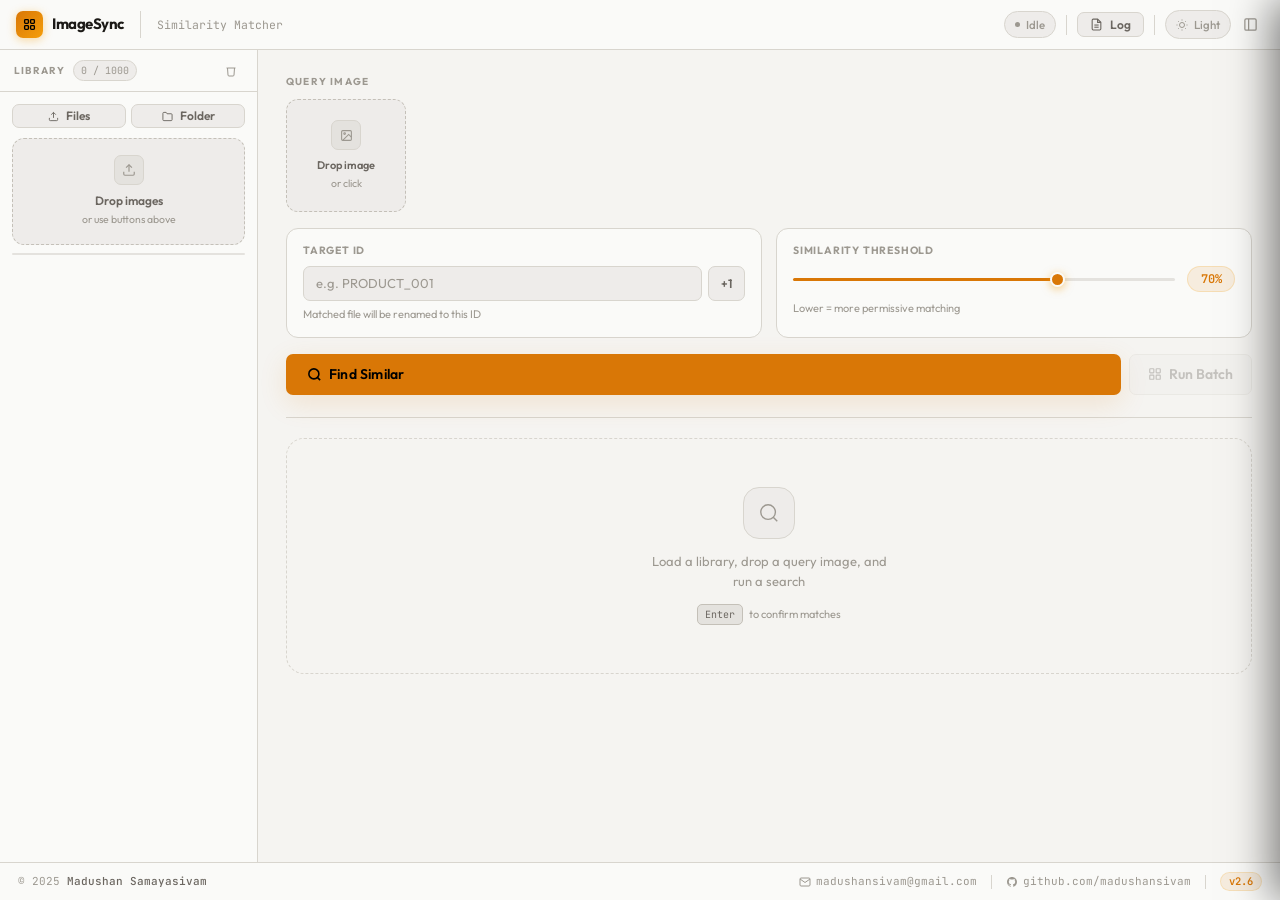
==== commit 27f82b9b: "Add files via upload" ====
--- a/index.html
+++ b/index.html
@@ -557,10 +557,9 @@
 <footer class="app-footer">
   <div class="footer-left">
     <span class="footer-copy">&copy; 2025 <strong>Madushan Samayasivam</strong></span>
-    <div class="footer-sep"></div>
   </div>
   <div class="footer-right">
-    <a href="mailto:madushansivam@gmail.com" class="footer-link">
+    <a href="mailto:madushansivam@gmail.com" class="footer-link" title="madushansivam@gmail.com">
       <svg width="12" height="12" viewBox="0 0 24 24" fill="none" stroke="currentColor" stroke-width="2">
         <path d="M4 4h16c1.1 0 2 .9 2 2v12c0 1.1-.9 2-2 2H4c-1.1 0-2-.9-2-2V6c0-1.1.9-2 2-2z"/>
         <polyline points="22,6 12,13 2,6"/>
--- a/styles.css
+++ b/styles.css
@@ -688,6 +688,4 @@
   font-family: 'JetBrains Mono', monospace; transition: color var(--t) var(--ease);
 }
 .footer-link:hover { color: var(--accent); }
-.footer-sep { width: 1px; height: 14px; background: var(--border); flex-shrink: 0; }
-.footer-built { font-size: 11px; color: var(--text-3); font-family: 'JetBrains Mono', monospace; }
-.footer-built span { color: var(--accent); font-weight: 600; }
+.footer-sep { width: 1px; height: 14px; background: var(--border); flex-shrink: 0; }
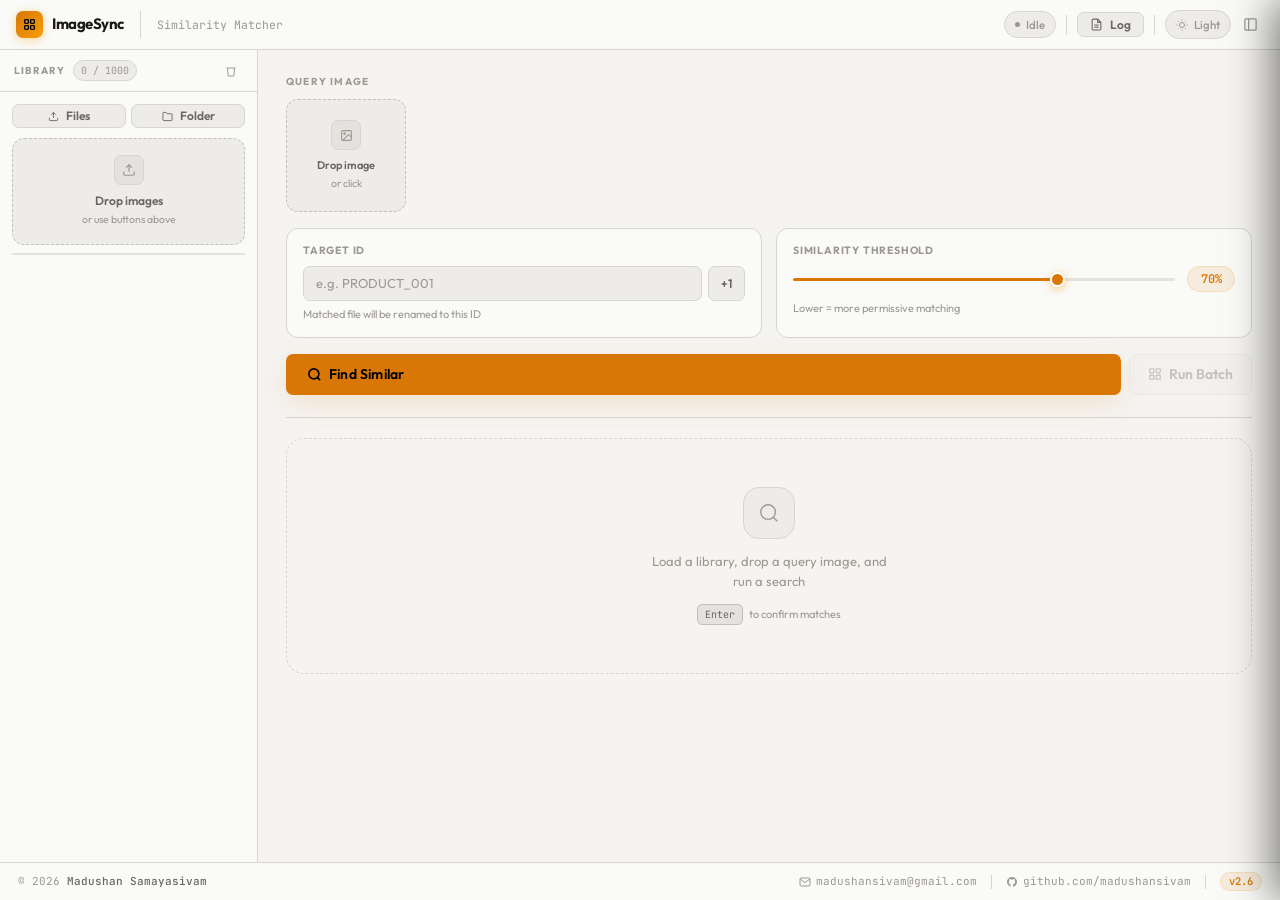
==== commit 16293913: "Update copyright year in footer to 2026" ====
--- a/index.html
+++ b/index.html
@@ -556,7 +556,7 @@
 <div id="toastContainer"></div>
 <footer class="app-footer">
   <div class="footer-left">
-    <span class="footer-copy">&copy; 2025 <strong>Madushan Samayasivam</strong></span>
+    <span class="footer-copy">&copy; 2026 <strong>Madushan Samayasivam</strong></span>
   </div>
   <div class="footer-right">
     <a href="mailto:madushansivam@gmail.com" class="footer-link" title="madushansivam@gmail.com">
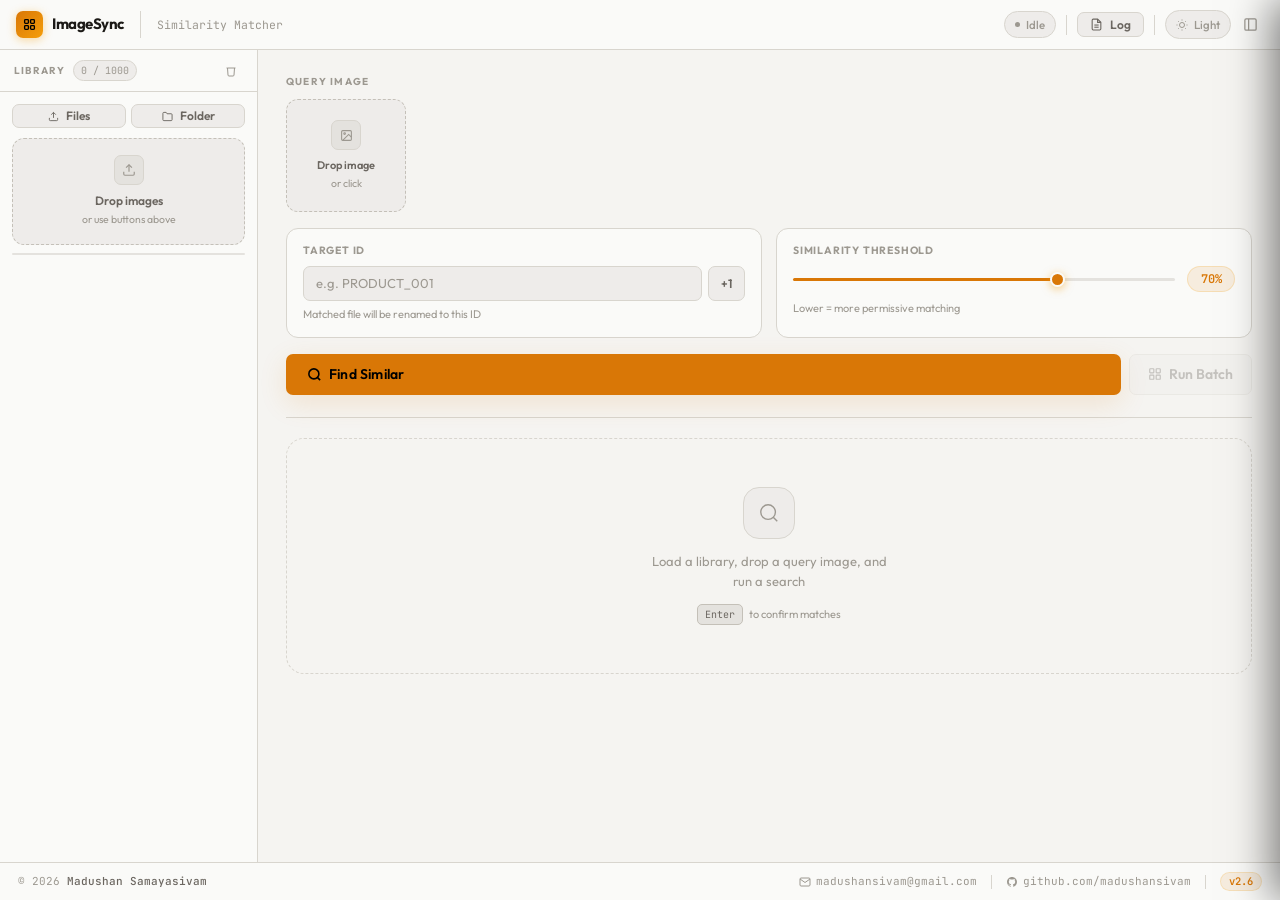
==== commit a5a36231: "Add files via upload" ====
--- a/index.html
+++ b/index.html
@@ -556,7 +556,7 @@
 <div id="toastContainer"></div>
 <footer class="app-footer">
   <div class="footer-left">
-    <span class="footer-copy">&copy; 2026 <strong>Madushan Samayasivam</strong></span>
+    <span class="footer-copy" >&copy; 2026 <strong>Madushan Samayasivam</strong></span>
   </div>
   <div class="footer-right">
     <a href="mailto:madushansivam@gmail.com" class="footer-link" title="madushansivam@gmail.com">
